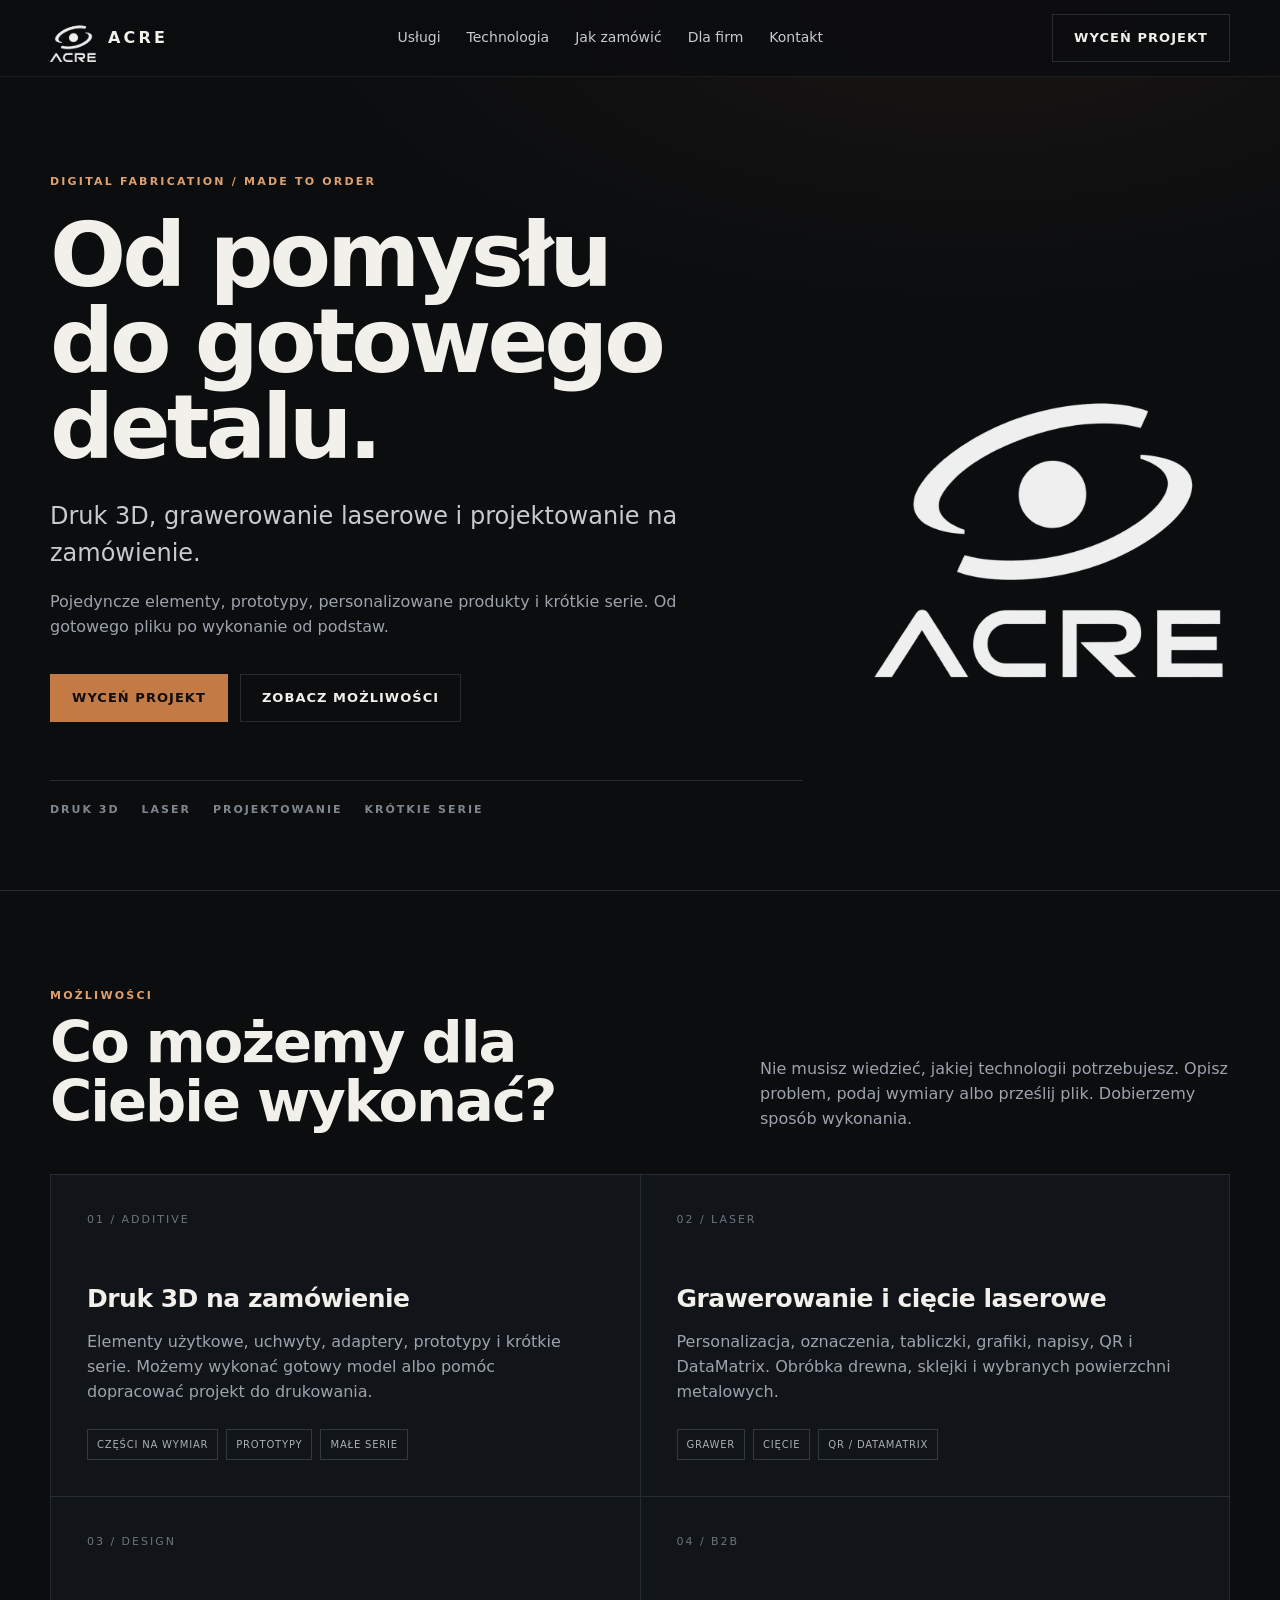
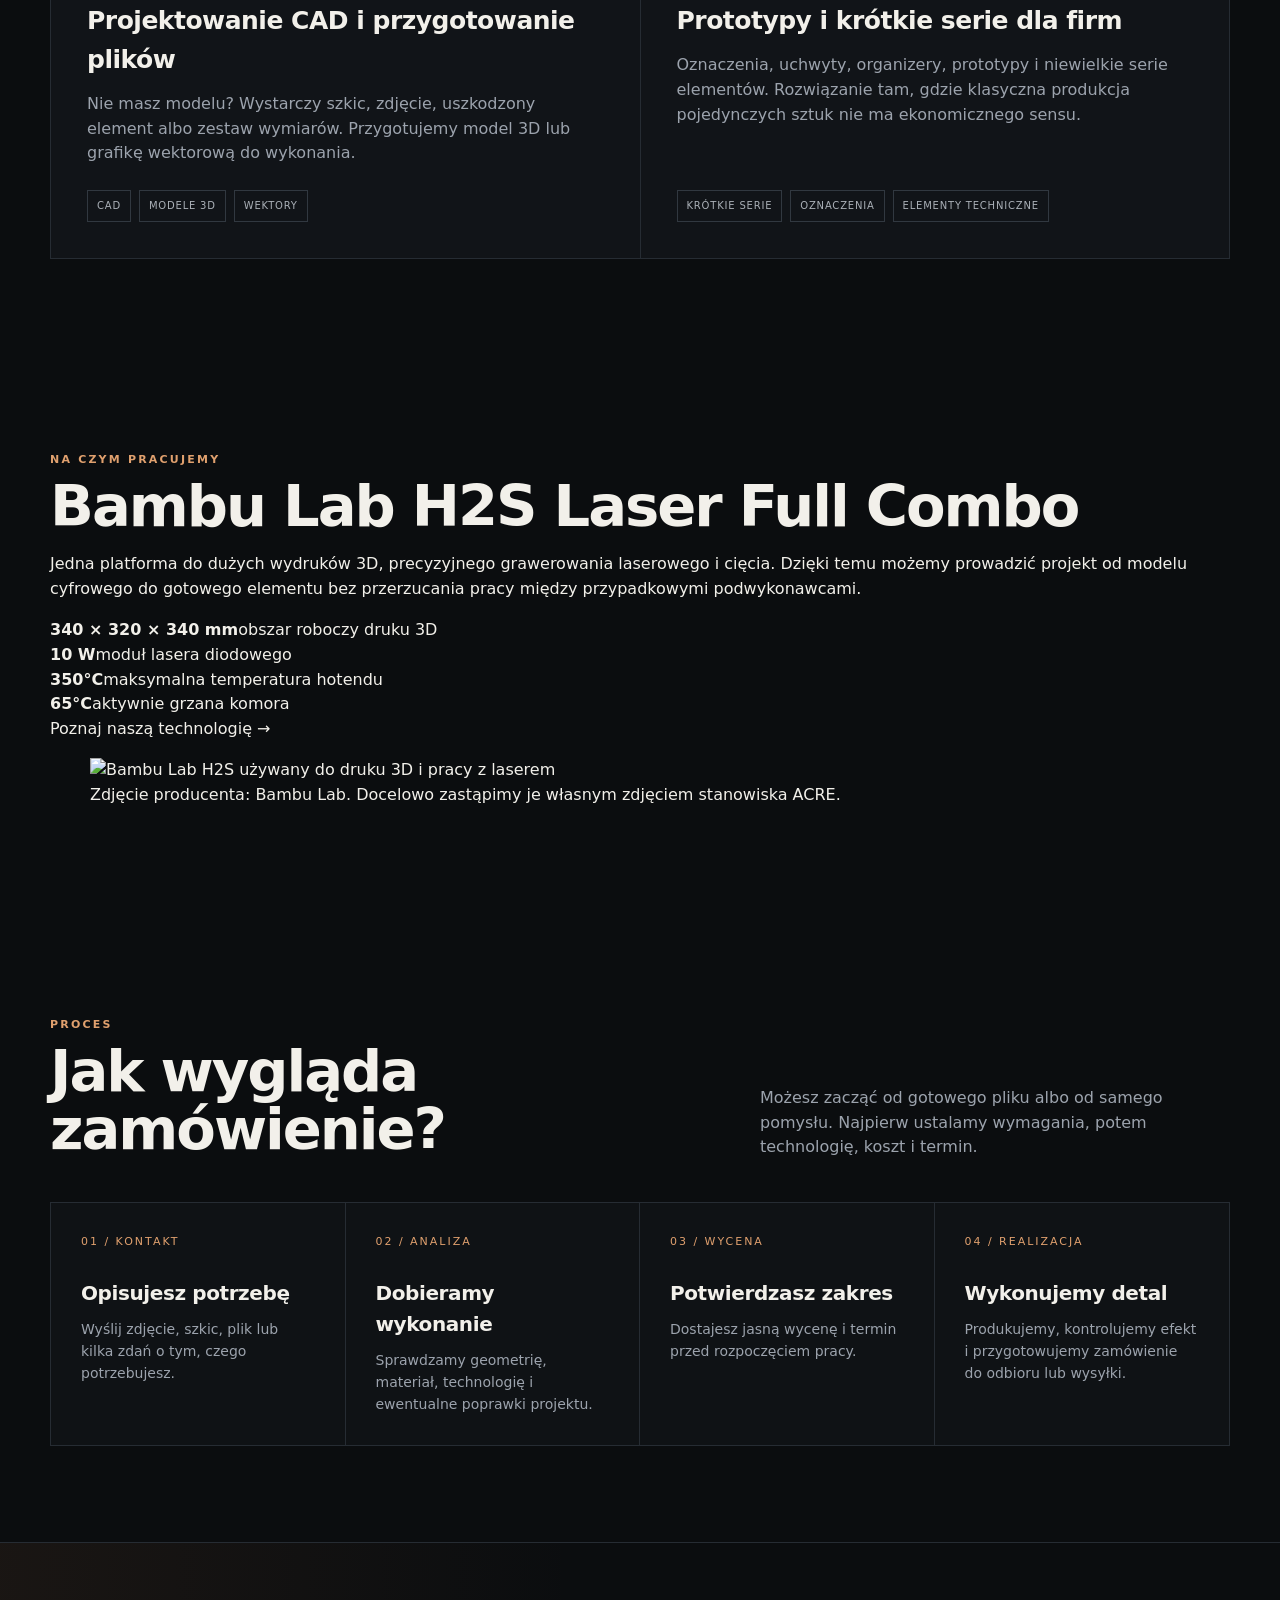
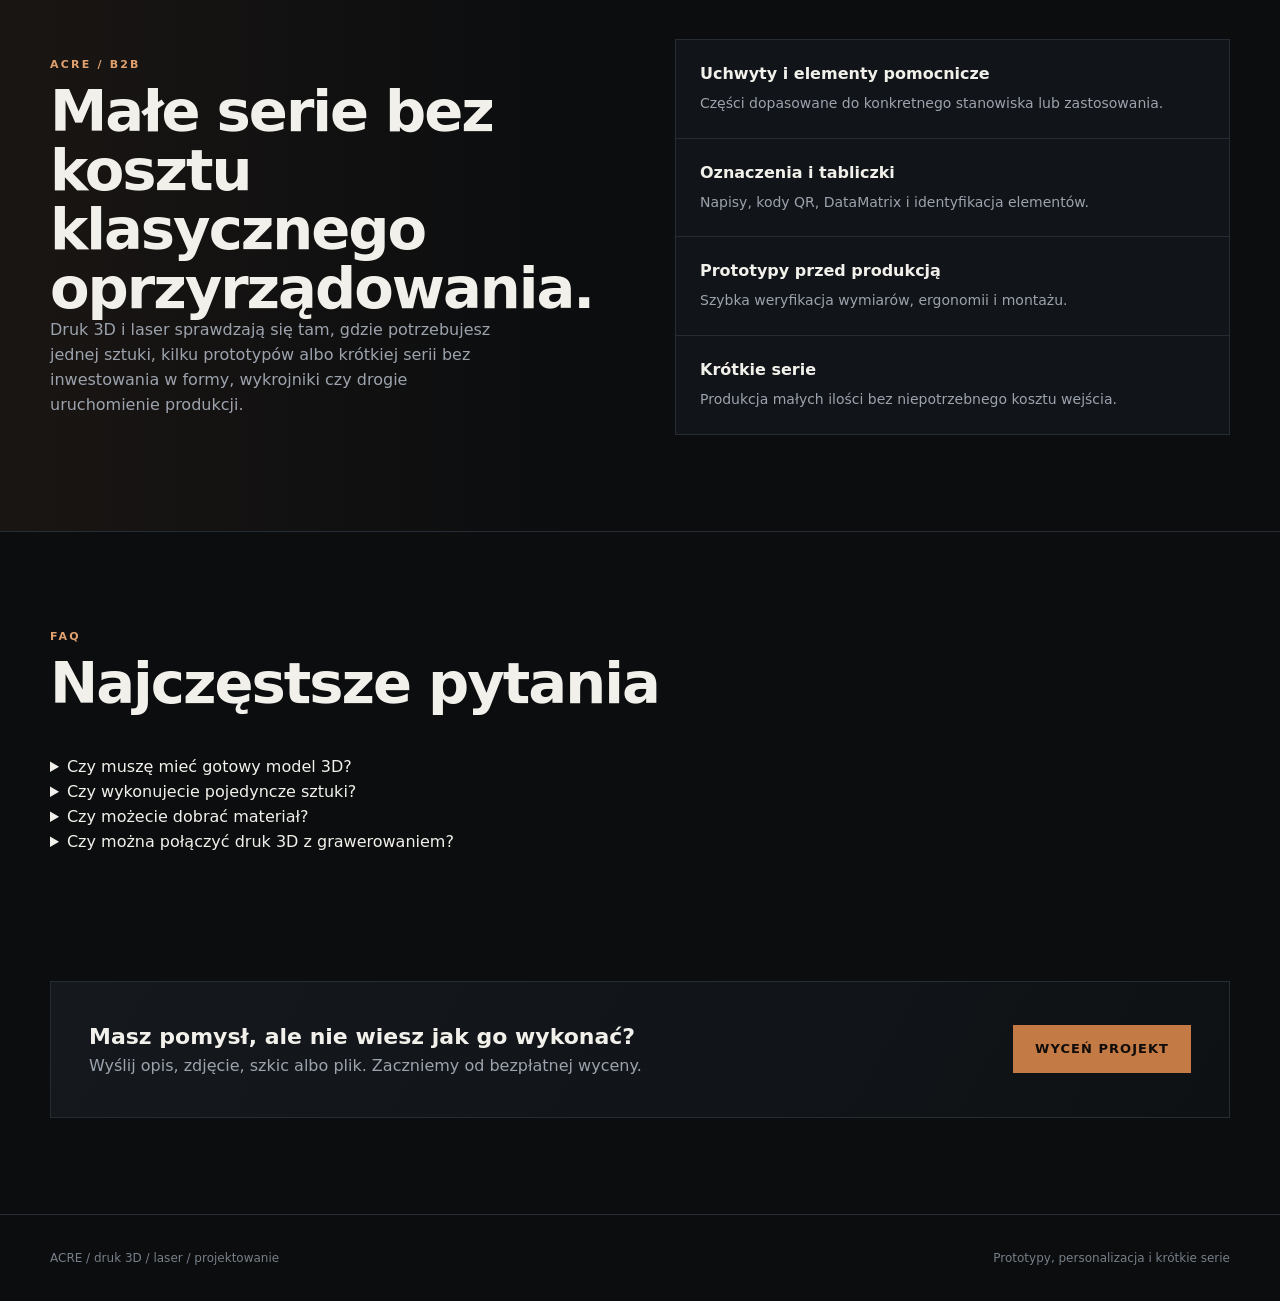
==== index.html @ eb126bd8 "Build ACRE homepage v2 with technology and SEO sections" ====
<!doctype html>
<html lang="pl">
<head>
  <meta charset="utf-8">
  <meta name="viewport" content="width=device-width, initial-scale=1">
  <title>ACRE | druk 3D, grawerowanie laserowe i projektowanie</title>
  <meta name="description" content="ACRE wykonuje druk 3D na zamówienie, grawerowanie i cięcie laserowe, projektowanie CAD oraz krótkie serie. Od pomysłu i szkicu do gotowego detalu.">
  <meta name="robots" content="index,follow,max-image-preview:large">
  <meta name="theme-color" content="#0b0d0f">
  <meta property="og:type" content="website">
  <meta property="og:title" content="ACRE | druk 3D, laser i projektowanie">
  <meta property="og:description" content="Druk 3D, grawerowanie laserowe, projektowanie CAD i krótkie serie na zamówienie.">
  <meta property="og:image" content="assets/acre-logo.png">
  <link rel="icon" type="image/png" href="assets/acre-logo.png">
  <link rel="apple-touch-icon" href="assets/acre-logo.png">
  <link rel="stylesheet" href="assets/styles.css?v=2">
  <script type="application/ld+json">
  {
    "@context":"https://schema.org",
    "@type":"ProfessionalService",
    "name":"ACRE",
    "description":"Druk 3D na zamówienie, grawerowanie i cięcie laserowe, projektowanie CAD oraz krótkie serie.",
    "areaServed":"Polska",
    "knowsAbout":["druk 3D","grawerowanie laserowe","cięcie laserowe","projektowanie CAD","prototypowanie","krótkie serie"]
  }
  </script>
</head>
<body>
<header class="site-header">
  <div class="wrap">
    <nav aria-label="Główna nawigacja">
      <a class="brand" href="index.html" aria-label="ACRE strona główna">
        <span class="logo-frame"><img src="assets/acre-logo.png" alt="" width="1254" height="1254"></span>
        <span>ACRE</span>
      </a>
      <div class="navlinks">
        <a href="#uslugi">Usługi</a>
        <a href="technologia.html">Technologia</a>
        <a href="#proces">Jak zamówić</a>
        <a href="#firmy">Dla firm</a>
        <a href="#kontakt">Kontakt</a>
      </div>
      <div class="nav-actions">
        <a class="btn ghost desktop-cta" href="#wycena">Wyceń projekt</a>
        <button class="menu-toggle" type="button" aria-label="Otwórz menu" aria-expanded="false"><span></span><span></span></button>
      </div>
    </nav>
  </div>
</header>

<main>
  <section class="hero">
    <div class="wrap hero-grid">
      <div class="reveal visible">
        <div class="eyebrow">Digital fabrication / made to order</div>
        <h1>Od pomysłu<br>do gotowego detalu.</h1>
        <p class="lead">Druk 3D, grawerowanie laserowe i projektowanie na zamówienie.</p>
        <p class="sublead">Pojedyncze elementy, prototypy, personalizowane produkty i krótkie serie. Od gotowego pliku po wykonanie od podstaw.</p>
        <div class="actions">
          <a class="btn primary" href="#wycena">Wyceń projekt</a>
          <a class="btn ghost" href="#uslugi">Zobacz możliwości</a>
        </div>
        <div class="techline">
          <span>DRUK 3D</span><span>LASER</span><span>PROJEKTOWANIE</span><span>KRÓTKIE SERIE</span>
        </div>
      </div>
      <div class="hero-logo logo-frame reveal visible">
        <img src="assets/acre-logo.png" alt="Logo ACRE" width="1254" height="1254">
      </div>
    </div>
  </section>

  <section id="uslugi">
    <div class="wrap">
      <div class="section-head reveal">
        <div>
          <div class="kicker">Możliwości</div>
          <h2>Co możemy dla Ciebie wykonać?</h2>
        </div>
        <p class="section-copy">Nie musisz wiedzieć, jakiej technologii potrzebujesz. Opisz problem, podaj wymiary albo prześlij plik. Dobierzemy sposób wykonania.</p>
      </div>
      <div class="cards reveal">
        <article class="card">
          <div class="num">01 / ADDITIVE</div>
          <h3>Druk 3D na zamówienie</h3>
          <p>Elementy użytkowe, uchwyty, adaptery, prototypy i krótkie serie. Możemy wykonać gotowy model albo pomóc dopracować projekt do drukowania.</p>
          <div class="chips"><span class="chip">części na wymiar</span><span class="chip">prototypy</span><span class="chip">małe serie</span></div>
        </article>
        <article class="card">
          <div class="num">02 / LASER</div>
          <h3>Grawerowanie i cięcie laserowe</h3>
          <p>Personalizacja, oznaczenia, tabliczki, grafiki, napisy, QR i DataMatrix. Obróbka drewna, sklejki i wybranych powierzchni metalowych.</p>
          <div class="chips"><span class="chip">grawer</span><span class="chip">cięcie</span><span class="chip">qr / datamatrix</span></div>
        </article>
        <article class="card">
          <div class="num">03 / DESIGN</div>
          <h3>Projektowanie CAD i przygotowanie plików</h3>
          <p>Nie masz modelu? Wystarczy szkic, zdjęcie, uszkodzony element albo zestaw wymiarów. Przygotujemy model 3D lub grafikę wektorową do wykonania.</p>
          <div class="chips"><span class="chip">cad</span><span class="chip">modele 3d</span><span class="chip">wektory</span></div>
        </article>
        <article class="card">
          <div class="num">04 / B2B</div>
          <h3>Prototypy i krótkie serie dla firm</h3>
          <p>Oznaczenia, uchwyty, organizery, prototypy i niewielkie serie elementów. Rozwiązanie tam, gdzie klasyczna produkcja pojedynczych sztuk nie ma ekonomicznego sensu.</p>
          <div class="chips"><span class="chip">krótkie serie</span><span class="chip">oznaczenia</span><span class="chip">elementy techniczne</span></div>
        </article>
      </div>
    </div>
  </section>

  <section class="equipment-section" id="technologia">
    <div class="wrap equipment-grid">
      <div class="equipment-copy reveal">
        <div class="kicker">Na czym pracujemy</div>
        <h2>Bambu Lab H2S Laser Full Combo</h2>
        <p class="equipment-lead">Jedna platforma do dużych wydruków 3D, precyzyjnego grawerowania laserowego i cięcia. Dzięki temu możemy prowadzić projekt od modelu cyfrowego do gotowego elementu bez przerzucania pracy między przypadkowymi podwykonawcami.</p>
        <div class="spec-grid">
          <div><strong>340 × 320 × 340 mm</strong><span>obszar roboczy druku 3D</span></div>
          <div><strong>10 W</strong><span>moduł lasera diodowego</span></div>
          <div><strong>350°C</strong><span>maksymalna temperatura hotendu</span></div>
          <div><strong>65°C</strong><span>aktywnie grzana komora</span></div>
        </div>
        <a class="text-link" href="technologia.html">Poznaj naszą technologię <span aria-hidden="true">→</span></a>
      </div>
      <figure class="equipment-media reveal">
        <img src="https://storage.ghost.io/c/8d/d9/8dd9f85b-21c3-4782-bba8-8778cd8f2f93/content/images/size/w1200/2025/08/H2S-banner_1024x667.jpg" alt="Bambu Lab H2S używany do druku 3D i pracy z laserem" loading="lazy" width="1024" height="667">
        <figcaption>Zdjęcie producenta: Bambu Lab. Docelowo zastąpimy je własnym zdjęciem stanowiska ACRE.</figcaption>
      </figure>
    </div>
  </section>

  <section id="proces">
    <div class="wrap">
      <div class="section-head reveal">
        <div><div class="kicker">Proces</div><h2>Jak wygląda zamówienie?</h2></div>
        <p class="section-copy">Możesz zacząć od gotowego pliku albo od samego pomysłu. Najpierw ustalamy wymagania, potem technologię, koszt i termin.</p>
      </div>
      <div class="process-grid reveal">
        <article class="step"><div class="step-no">01 / KONTAKT</div><h3>Opisujesz potrzebę</h3><p>Wyślij zdjęcie, szkic, plik lub kilka zdań o tym, czego potrzebujesz.</p></article>
        <article class="step"><div class="step-no">02 / ANALIZA</div><h3>Dobieramy wykonanie</h3><p>Sprawdzamy geometrię, materiał, technologię i ewentualne poprawki projektu.</p></article>
        <article class="step"><div class="step-no">03 / WYCENA</div><h3>Potwierdzasz zakres</h3><p>Dostajesz jasną wycenę i termin przed rozpoczęciem pracy.</p></article>
        <article class="step"><div class="step-no">04 / REALIZACJA</div><h3>Wykonujemy detal</h3><p>Produkujemy, kontrolujemy efekt i przygotowujemy zamówienie do odbioru lub wysyłki.</p></article>
      </div>
    </div>
  </section>

  <section class="b2b" id="firmy">
    <div class="wrap b2b-grid">
      <div class="reveal">
        <div class="kicker">ACRE / B2B</div>
        <h2>Małe serie bez kosztu klasycznego oprzyrządowania.</h2>
        <p class="section-copy wide">Druk 3D i laser sprawdzają się tam, gdzie potrzebujesz jednej sztuki, kilku prototypów albo krótkiej serii bez inwestowania w formy, wykrojniki czy drogie uruchomienie produkcji.</p>
      </div>
      <div class="b2b-points reveal">
        <div class="b2b-point"><strong>Uchwyty i elementy pomocnicze</strong><span>Części dopasowane do konkretnego stanowiska lub zastosowania.</span></div>
        <div class="b2b-point"><strong>Oznaczenia i tabliczki</strong><span>Napisy, kody QR, DataMatrix i identyfikacja elementów.</span></div>
        <div class="b2b-point"><strong>Prototypy przed produkcją</strong><span>Szybka weryfikacja wymiarów, ergonomii i montażu.</span></div>
        <div class="b2b-point"><strong>Krótkie serie</strong><span>Produkcja małych ilości bez niepotrzebnego kosztu wejścia.</span></div>
      </div>
    </div>
  </section>

  <section class="faq" aria-labelledby="faq-title">
    <div class="wrap">
      <div class="section-head reveal"><div><div class="kicker">FAQ</div><h2 id="faq-title">Najczęstsze pytania</h2></div></div>
      <div class="faq-grid reveal">
        <details><summary>Czy muszę mieć gotowy model 3D?</summary><p>Nie. Możesz przesłać gotowy plik, ale możemy też zacząć od szkicu, zdjęcia, wymiarów lub istniejącego elementu.</p></details>
        <details><summary>Czy wykonujecie pojedyncze sztuki?</summary><p>Tak. Realizujemy pojedyncze elementy, prototypy oraz krótkie serie.</p></details>
        <details><summary>Czy możecie dobrać materiał?</summary><p>Tak. Materiał dobieramy do sposobu użycia, wymaganej wytrzymałości, temperatury pracy, wyglądu i budżetu.</p></details>
        <details><summary>Czy można połączyć druk 3D z grawerowaniem?</summary><p>Tak. W zależności od projektu możemy łączyć kilka metod wykonania i przygotować kompletny detal lub zestaw.</p></details>
      </div>
    </div>
  </section>

  <section class="cta" id="wycena">
    <div class="wrap">
      <div class="note reveal">
        <div><strong>Masz pomysł, ale nie wiesz jak go wykonać?</strong><br><span>Wyślij opis, zdjęcie, szkic albo plik. Zaczniemy od bezpłatnej wyceny.</span></div>
        <a class="btn primary" href="mailto:kontakt@acre.pl">Wyceń projekt</a>
      </div>
    </div>
  </section>
</main>

<footer id="kontakt">
  <div class="wrap footer-grid"><span>ACRE / druk 3D / laser / projektowanie</span><span>Prototypy, personalizacja i krótkie serie</span></div>
</footer>
<script src="assets/app.js?v=2" defer></script>
</body>
</html>
---- assets/styles.css ----
:root{--bg:#0b0d0f;--panel:#111418;--panel2:#15191e;--text:#f2f0ea;--muted:#9ca3ad;--line:#262c33;--accent:#c47a45;--accent2:#e0a06e;--max:1180px}*{box-sizing:border-box}html{scroll-behavior:smooth}body{margin:0;background:radial-gradient(1100px 500px at 76% 0%,rgba(196,122,69,.08),transparent 60%),var(--bg);color:var(--text);font-family:Inter,ui-sans-serif,system-ui,-apple-system,BlinkMacSystemFont,"Segoe UI",sans-serif;line-height:1.55}body.menu-open{overflow:hidden}a{color:inherit;text-decoration:none}button{font:inherit}.wrap{width:min(calc(100% - 40px),var(--max));margin:auto}.site-header{position:sticky;top:0;z-index:20;border-bottom:1px solid rgba(255,255,255,.07);background:rgba(11,13,15,.82);backdrop-filter:blur(16px)}nav{height:76px;display:flex;align-items:center;justify-content:space-between;gap:28px}.brand{display:flex;align-items:center;gap:12px;font-weight:750;letter-spacing:.20em}.logo-frame{position:relative;display:block;overflow:hidden;aspect-ratio:921/962;flex-shrink:0}.logo-frame img{position:absolute;width:136.1564%;max-width:none;height:auto;left:-16.9381%;top:-5.5094%;filter:brightness(0) invert(1);opacity:.94}.brand .logo-frame{width:46px}.navlinks{display:flex;gap:26px;color:#c6cbd1;font-size:14px}.navlinks a:hover{color:#fff}.nav-actions{display:flex;align-items:center;gap:12px}.menu-toggle{display:none;width:44px;height:44px;border:1px solid var(--line);background:transparent;color:var(--text);cursor:pointer}.menu-toggle span{display:block;width:18px;height:1px;background:currentColor;margin:5px auto}.btn{display:inline-flex;align-items:center;justify-content:center;min-height:48px;padding:0 21px;border:1px solid var(--line);font-size:13px;font-weight:700;letter-spacing:.08em;text-transform:uppercase;transition:.2s ease}.btn.primary{background:var(--accent);border-color:var(--accent);color:#100c09}.btn.primary:hover{background:var(--accent2);transform:translateY(-1px)}.btn.ghost:hover{border-color:#6b737c;background:rgba(255,255,255,.03)}.hero{min-height:760px;display:grid;align-items:center;padding:96px 0 72px;border-bottom:1px solid var(--line)}.hero-grid{display:grid;grid-template-columns:1.35fr .65fr;gap:64px;align-items:center}.eyebrow,.kicker{color:var(--accent2);font-size:11px;font-weight:800;letter-spacing:.2em;text-transform:uppercase}.eyebrow{margin-bottom:22px}h1{font-size:clamp(48px,7vw,92px);line-height:.96;letter-spacing:-.045em;margin:0 0 28px;max-width:850px;font-weight:780}h2{font-size:clamp(34px,4.5vw,58px);letter-spacing:-.035em;line-height:1.02;margin:10px 0 0}h3{letter-spacing:-.02em}.lead{font-size:clamp(18px,2vw,24px);color:#c7cbd0;max-width:760px;margin:0 0 18px}.sublead{color:var(--muted);max-width:710px;margin:0 0 34px}.actions{display:flex;gap:12px;flex-wrap:wrap}.techline{margin-top:58px;padding-top:20px;border-top:1px solid var(--line);display:flex;gap:22px;flex-wrap:wrap;color:#7e8790;font-size:11px;font-weight:700;letter-spacing:.18em}.hero-logo{width:100%;max-width:350px;justify-self:center}section{padding:96px 0}.section-head{display:flex;justify-content:space-between;gap:40px;align-items:end;margin-bottom:42px}.section-copy{max-width:470px;color:var(--muted);margin:0}.cards{display:grid;grid-template-columns:repeat(2,1fr);gap:1px;background:var(--line);border:1px solid var(--line)}.card{background:var(--panel);padding:36px;min-height:280px;display:flex;flex-direction:column}.num{color:#6d747d;font-size:11px;letter-spacing:.18em;margin-bottom:52px}.card h3{font-size:25px;margin:0 0 12px}.card p{color:var(--muted);max-width:500px;margin:0 0 24px}.chips{display:flex;gap:8px;flex-wrap:wrap;margin-top:auto}.chip{border:1px solid #313840;color:#aab0b7;padding:7px 9px;font-size:10px;letter-spacing:.08em;text-transform:uppercase}.process-grid{display:grid;grid-template-columns:repeat(4,1fr);border:1px solid var(--line)}.step{padding:30px;border-right:1px solid var(--line);background:#0f1215}.step:last-child{border-right:0}.step .step-no{font-size:11px;color:var(--accent2);letter-spacing:.18em;margin-bottom:28px}.step h3{margin:0 0 10px;font-size:20px}.step p{margin:0;color:var(--muted);font-size:14px}.capabilities{display:grid;grid-template-columns:1fr 1fr;gap:24px}.cap-panel{border:1px solid var(--line);background:linear-gradient(140deg,var(--panel2),#0d1013);padding:34px}.cap-panel h3{font-size:24px;margin:0 0 18px}.cap-list{display:grid;grid-template-columns:1fr 1fr;gap:10px 18px;color:#b8bec5}.cap-list span{padding:10px 0;border-bottom:1px solid #232930}.b2b{border-top:1px solid var(--line);border-bottom:1px solid var(--line);background:linear-gradient(90deg,rgba(196,122,69,.08),transparent 45%)}.b2b-grid{display:grid;grid-template-columns:1fr 1fr;gap:70px;align-items:center}.b2b-points{display:grid;gap:1px;background:var(--line);border:1px solid var(--line)}.b2b-point{background:var(--panel);padding:22px 24px}.b2b-point strong{display:block;margin-bottom:4px}.b2b-point span{color:var(--muted);font-size:14px}.cta{padding-top:30px}.note{border:1px solid var(--line);background:linear-gradient(120deg,var(--panel2),#0e1114);padding:38px;display:flex;align-items:center;justify-content:space-between;gap:30px}.note strong{font-size:22px}.note span{color:var(--muted)}footer{border-top:1px solid var(--line);padding:34px 0;color:#777f88;font-size:12px}.footer-grid{display:flex;justify-content:space-between;gap:24px;flex-wrap:wrap}.reveal{opacity:0;transform:translateY(14px);transition:opacity .55s ease,transform .55s ease}.reveal.visible{opacity:1;transform:none}@media(max-width:900px){.navlinks{display:none}.menu-toggle{display:block}.desktop-cta{display:none}.navlinks.open{position:fixed;display:flex;flex-direction:column;top:76px;left:0;right:0;padding:26px 20px 34px;background:rgba(11,13,15,.98);border-bottom:1px solid var(--line);font-size:18px}.hero{min-height:auto}.hero-grid{grid-template-columns:1fr}.hero-logo{display:none}.cards,.capabilities,.b2b-grid{grid-template-columns:1fr}.process-grid{grid-template-columns:1fr 1fr}.step:nth-child(2){border-right:0}.step:nth-child(-n+2){border-bottom:1px solid var(--line)}.section-head{display:block}.section-copy{margin-top:20px}}@media(max-width:560px){.wrap{width:min(calc(100% - 28px),var(--max))}nav{height:68px}.brand .logo-frame{width:38px}.hero{padding:72px 0 56px}section{padding:72px 0}.process-grid{grid-template-columns:1fr}.step{border-right:0;border-bottom:1px solid var(--line)!important}.step:last-child{border-bottom:0!important}.card,.cap-panel{padding:26px}.num{margin-bottom:36px}.note{align-items:flex-start;flex-direction:column;padding:28px}.cap-list{grid-template-columns:1fr}}
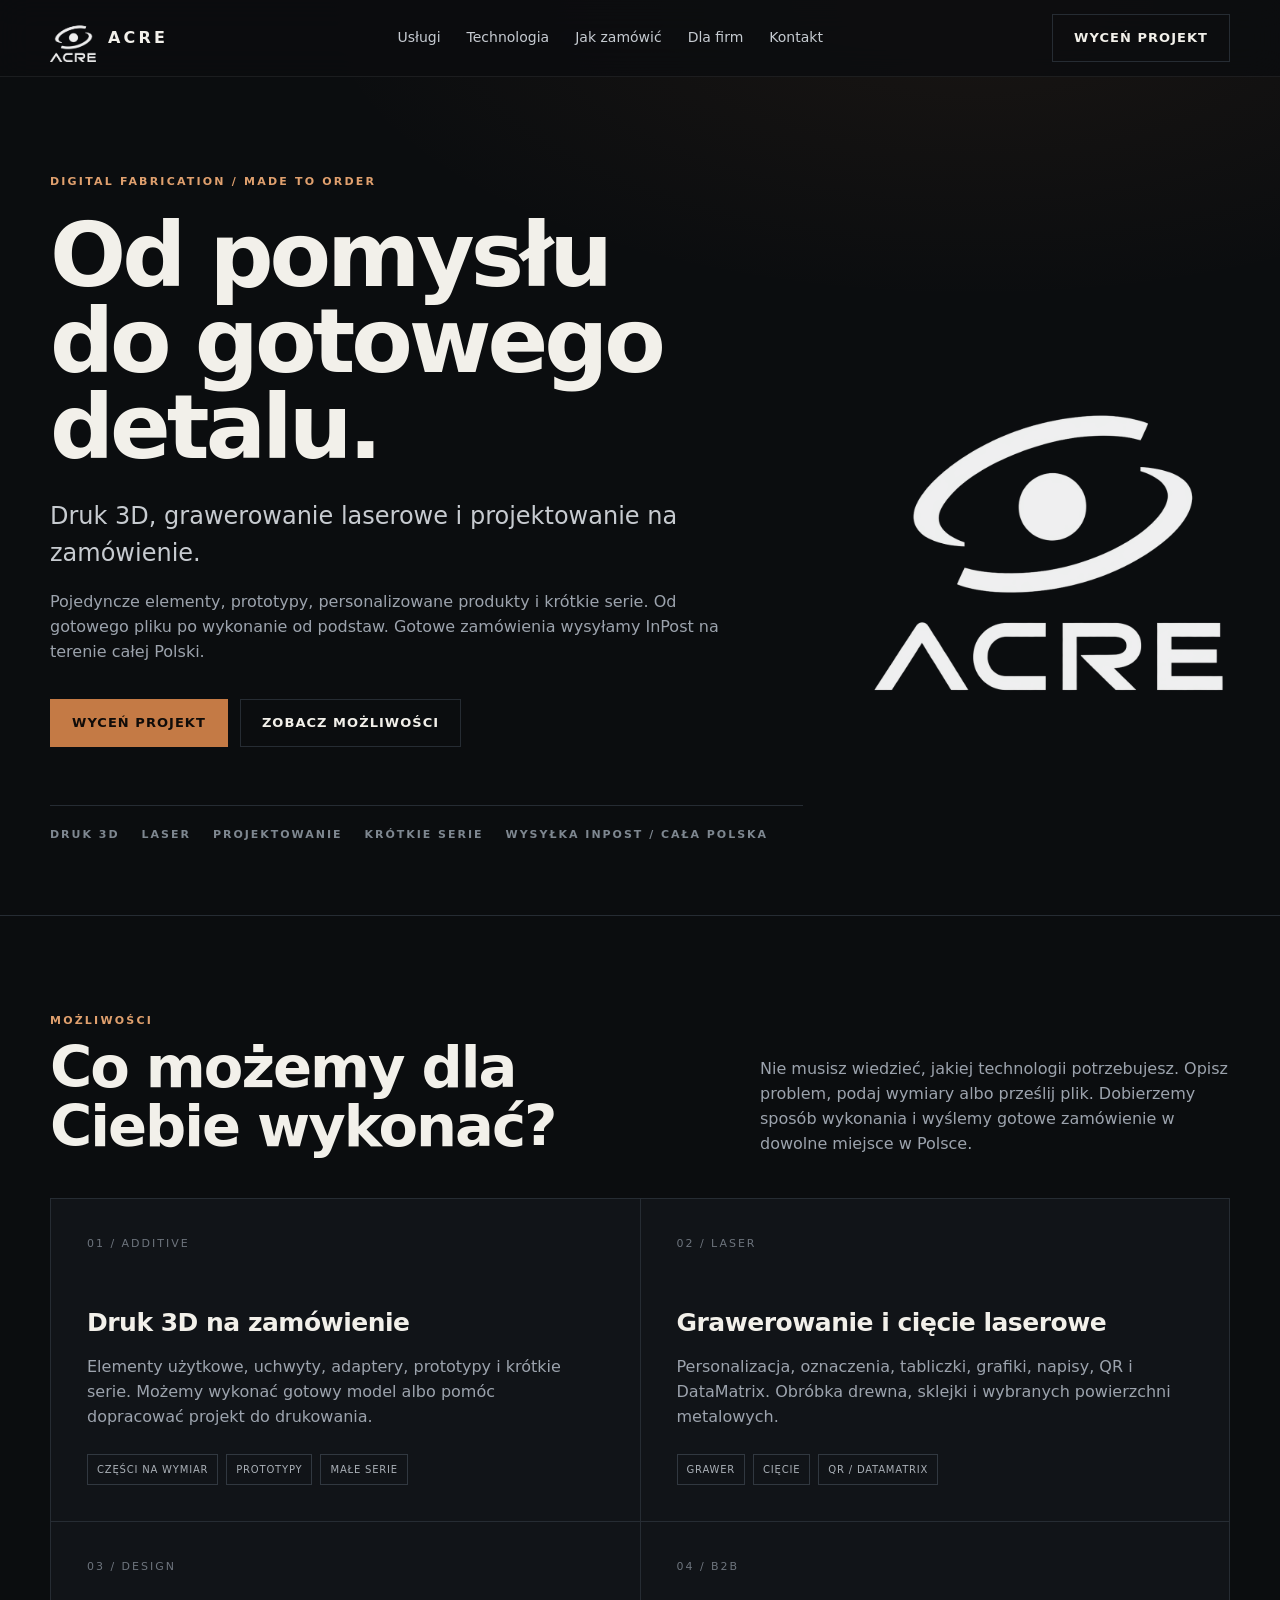
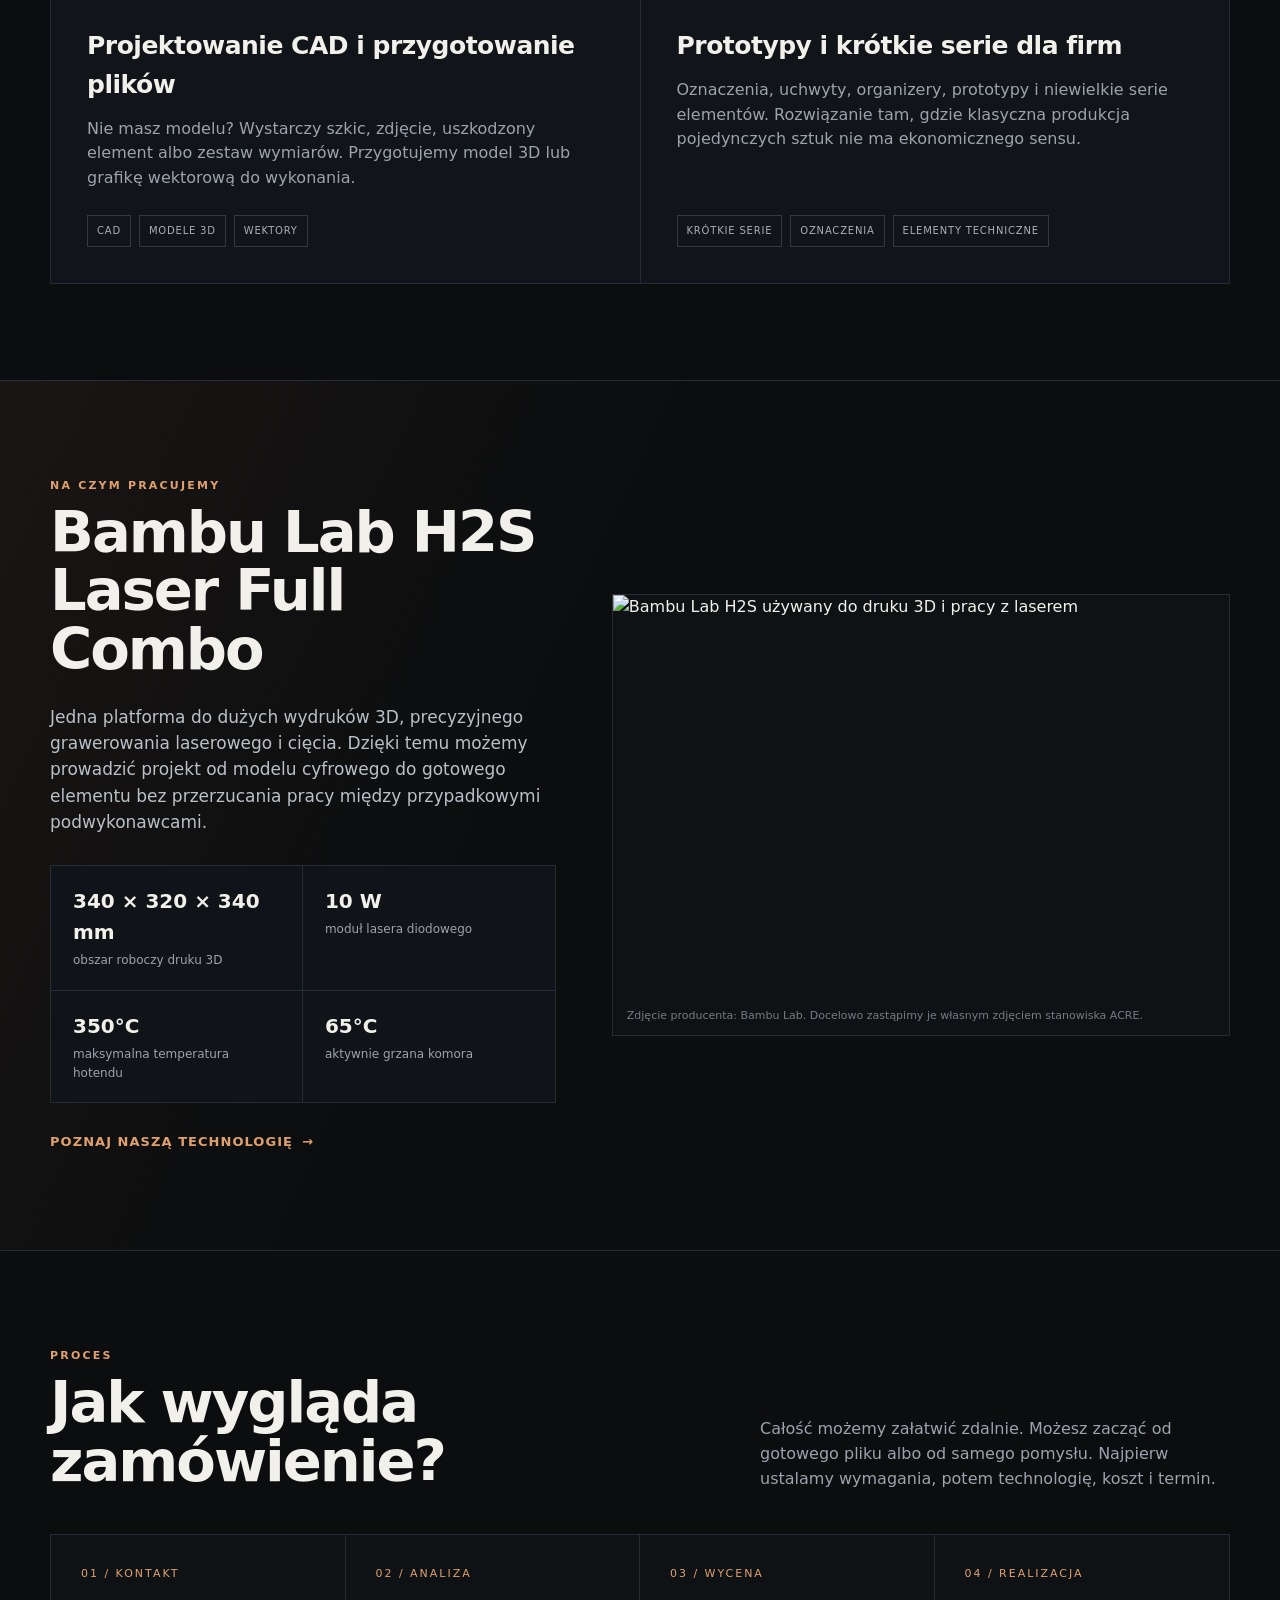
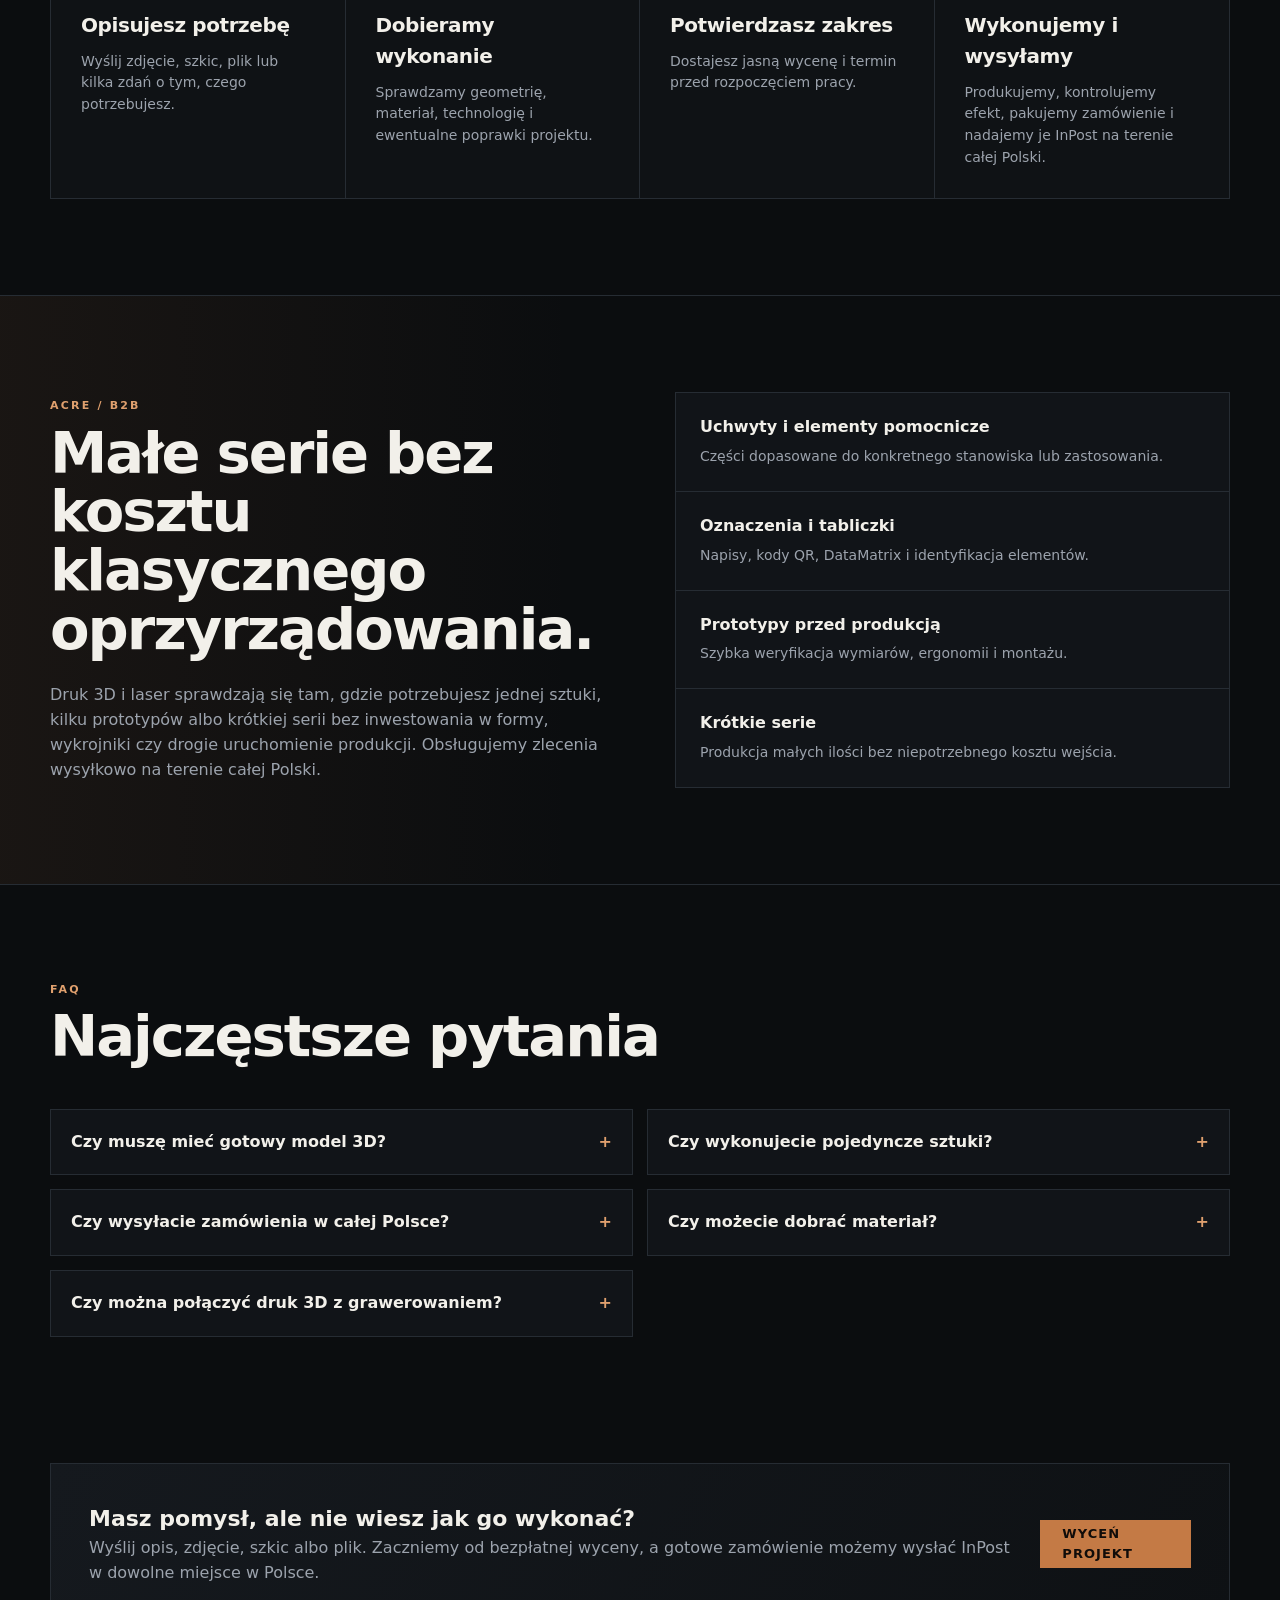
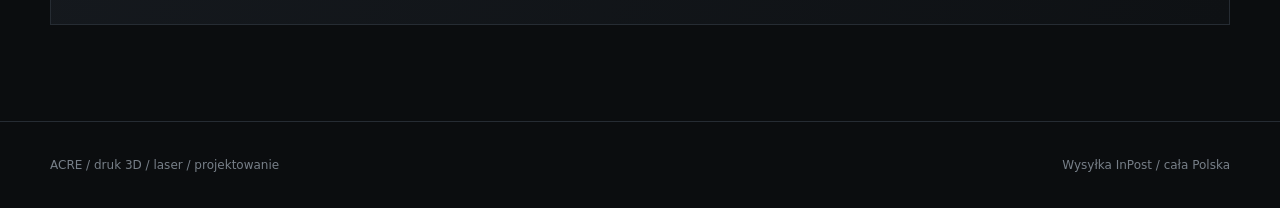
==== commit 9cc25778: "Add nationwide InPost shipping and SEO copy" ====
--- a/index.html
+++ b/index.html
@@ -3,13 +3,13 @@
 <head>
   <meta charset="utf-8">
   <meta name="viewport" content="width=device-width, initial-scale=1">
-  <title>ACRE | druk 3D, grawerowanie laserowe i projektowanie</title>
-  <meta name="description" content="ACRE wykonuje druk 3D na zamówienie, grawerowanie i cięcie laserowe, projektowanie CAD oraz krótkie serie. Od pomysłu i szkicu do gotowego detalu.">
+  <title>ACRE | druk 3D i grawerowanie laserowe na zamówienie</title>
+  <meta name="description" content="Druk 3D na zamówienie, grawerowanie i cięcie laserowe, projektowanie CAD oraz krótkie serie. Realizacja z wysyłką InPost na terenie całej Polski.">
   <meta name="robots" content="index,follow,max-image-preview:large">
   <meta name="theme-color" content="#0b0d0f">
   <meta property="og:type" content="website">
-  <meta property="og:title" content="ACRE | druk 3D, laser i projektowanie">
-  <meta property="og:description" content="Druk 3D, grawerowanie laserowe, projektowanie CAD i krótkie serie na zamówienie.">
+  <meta property="og:title" content="ACRE | druk 3D, laser i projektowanie na zamówienie">
+  <meta property="og:description" content="Druk 3D, grawerowanie laserowe, projektowanie CAD i krótkie serie z wysyłką InPost w całej Polsce.">
   <meta property="og:image" content="assets/acre-logo.png">
   <link rel="icon" type="image/png" href="assets/acre-logo.png">
   <link rel="apple-touch-icon" href="assets/acre-logo.png">
@@ -19,8 +19,8 @@
     "@context":"https://schema.org",
     "@type":"ProfessionalService",
     "name":"ACRE",
-    "description":"Druk 3D na zamówienie, grawerowanie i cięcie laserowe, projektowanie CAD oraz krótkie serie.",
-    "areaServed":"Polska",
+    "description":"Druk 3D na zamówienie, grawerowanie i cięcie laserowe, projektowanie CAD oraz krótkie serie z wysyłką na terenie całej Polski.",
+    "areaServed":{"@type":"Country","name":"Polska"},
     "knowsAbout":["druk 3D","grawerowanie laserowe","cięcie laserowe","projektowanie CAD","prototypowanie","krótkie serie"]
   }
   </script>
@@ -55,13 +55,13 @@
         <div class="eyebrow">Digital fabrication / made to order</div>
         <h1>Od pomysłu<br>do gotowego detalu.</h1>
         <p class="lead">Druk 3D, grawerowanie laserowe i projektowanie na zamówienie.</p>
-        <p class="sublead">Pojedyncze elementy, prototypy, personalizowane produkty i krótkie serie. Od gotowego pliku po wykonanie od podstaw.</p>
+        <p class="sublead">Pojedyncze elementy, prototypy, personalizowane produkty i krótkie serie. Od gotowego pliku po wykonanie od podstaw. Gotowe zamówienia wysyłamy InPost na terenie całej Polski.</p>
         <div class="actions">
           <a class="btn primary" href="#wycena">Wyceń projekt</a>
           <a class="btn ghost" href="#uslugi">Zobacz możliwości</a>
         </div>
         <div class="techline">
-          <span>DRUK 3D</span><span>LASER</span><span>PROJEKTOWANIE</span><span>KRÓTKIE SERIE</span>
+          <span>DRUK 3D</span><span>LASER</span><span>PROJEKTOWANIE</span><span>KRÓTKIE SERIE</span><span>WYSYŁKA INPOST / CAŁA POLSKA</span>
         </div>
       </div>
       <div class="hero-logo logo-frame reveal visible">
@@ -77,7 +77,7 @@
           <div class="kicker">Możliwości</div>
           <h2>Co możemy dla Ciebie wykonać?</h2>
         </div>
-        <p class="section-copy">Nie musisz wiedzieć, jakiej technologii potrzebujesz. Opisz problem, podaj wymiary albo prześlij plik. Dobierzemy sposób wykonania.</p>
+        <p class="section-copy">Nie musisz wiedzieć, jakiej technologii potrzebujesz. Opisz problem, podaj wymiary albo prześlij plik. Dobierzemy sposób wykonania i wyślemy gotowe zamówienie w dowolne miejsce w Polsce.</p>
       </div>
       <div class="cards reveal">
         <article class="card">
@@ -133,13 +133,13 @@
     <div class="wrap">
       <div class="section-head reveal">
         <div><div class="kicker">Proces</div><h2>Jak wygląda zamówienie?</h2></div>
-        <p class="section-copy">Możesz zacząć od gotowego pliku albo od samego pomysłu. Najpierw ustalamy wymagania, potem technologię, koszt i termin.</p>
+        <p class="section-copy">Całość możemy załatwić zdalnie. Możesz zacząć od gotowego pliku albo od samego pomysłu. Najpierw ustalamy wymagania, potem technologię, koszt i termin.</p>
       </div>
       <div class="process-grid reveal">
         <article class="step"><div class="step-no">01 / KONTAKT</div><h3>Opisujesz potrzebę</h3><p>Wyślij zdjęcie, szkic, plik lub kilka zdań o tym, czego potrzebujesz.</p></article>
         <article class="step"><div class="step-no">02 / ANALIZA</div><h3>Dobieramy wykonanie</h3><p>Sprawdzamy geometrię, materiał, technologię i ewentualne poprawki projektu.</p></article>
         <article class="step"><div class="step-no">03 / WYCENA</div><h3>Potwierdzasz zakres</h3><p>Dostajesz jasną wycenę i termin przed rozpoczęciem pracy.</p></article>
-        <article class="step"><div class="step-no">04 / REALIZACJA</div><h3>Wykonujemy detal</h3><p>Produkujemy, kontrolujemy efekt i przygotowujemy zamówienie do odbioru lub wysyłki.</p></article>
+        <article class="step"><div class="step-no">04 / REALIZACJA</div><h3>Wykonujemy i wysyłamy</h3><p>Produkujemy, kontrolujemy efekt, pakujemy zamówienie i nadajemy je InPost na terenie całej Polski.</p></article>
       </div>
     </div>
   </section>
@@ -149,7 +149,7 @@
       <div class="reveal">
         <div class="kicker">ACRE / B2B</div>
         <h2>Małe serie bez kosztu klasycznego oprzyrządowania.</h2>
-        <p class="section-copy wide">Druk 3D i laser sprawdzają się tam, gdzie potrzebujesz jednej sztuki, kilku prototypów albo krótkiej serii bez inwestowania w formy, wykrojniki czy drogie uruchomienie produkcji.</p>
+        <p class="section-copy wide">Druk 3D i laser sprawdzają się tam, gdzie potrzebujesz jednej sztuki, kilku prototypów albo krótkiej serii bez inwestowania w formy, wykrojniki czy drogie uruchomienie produkcji. Obsługujemy zlecenia wysyłkowo na terenie całej Polski.</p>
       </div>
       <div class="b2b-points reveal">
         <div class="b2b-point"><strong>Uchwyty i elementy pomocnicze</strong><span>Części dopasowane do konkretnego stanowiska lub zastosowania.</span></div>
@@ -166,6 +166,7 @@
       <div class="faq-grid reveal">
         <details><summary>Czy muszę mieć gotowy model 3D?</summary><p>Nie. Możesz przesłać gotowy plik, ale możemy też zacząć od szkicu, zdjęcia, wymiarów lub istniejącego elementu.</p></details>
         <details><summary>Czy wykonujecie pojedyncze sztuki?</summary><p>Tak. Realizujemy pojedyncze elementy, prototypy oraz krótkie serie.</p></details>
+        <details><summary>Czy wysyłacie zamówienia w całej Polsce?</summary><p>Tak. Zlecenie możemy ustalić całkowicie zdalnie, a gotowe elementy wysyłamy InPost na terenie całej Polski.</p></details>
         <details><summary>Czy możecie dobrać materiał?</summary><p>Tak. Materiał dobieramy do sposobu użycia, wymaganej wytrzymałości, temperatury pracy, wyglądu i budżetu.</p></details>
         <details><summary>Czy można połączyć druk 3D z grawerowaniem?</summary><p>Tak. W zależności od projektu możemy łączyć kilka metod wykonania i przygotować kompletny detal lub zestaw.</p></details>
       </div>
@@ -175,7 +176,7 @@
   <section class="cta" id="wycena">
     <div class="wrap">
       <div class="note reveal">
-        <div><strong>Masz pomysł, ale nie wiesz jak go wykonać?</strong><br><span>Wyślij opis, zdjęcie, szkic albo plik. Zaczniemy od bezpłatnej wyceny.</span></div>
+        <div><strong>Masz pomysł, ale nie wiesz jak go wykonać?</strong><br><span>Wyślij opis, zdjęcie, szkic albo plik. Zaczniemy od bezpłatnej wyceny, a gotowe zamówienie możemy wysłać InPost w dowolne miejsce w Polsce.</span></div>
         <a class="btn primary" href="mailto:kontakt@acre.pl">Wyceń projekt</a>
       </div>
     </div>
@@ -183,7 +184,7 @@
 </main>
 
 <footer id="kontakt">
-  <div class="wrap footer-grid"><span>ACRE / druk 3D / laser / projektowanie</span><span>Prototypy, personalizacja i krótkie serie</span></div>
+  <div class="wrap footer-grid"><span>ACRE / druk 3D / laser / projektowanie</span><span>Wysyłka InPost / cała Polska</span></div>
 </footer>
 <script src="assets/app.js?v=2" defer></script>
 </body>
--- a/assets/styles.css
+++ b/assets/styles.css
@@ -1 +1 @@
-:root{--bg:#0b0d0f;--panel:#111418;--panel2:#15191e;--text:#f2f0ea;--muted:#9ca3ad;--line:#262c33;--accent:#c47a45;--accent2:#e0a06e;--max:1180px}*{box-sizing:border-box}html{scroll-behavior:smooth}body{margin:0;background:radial-gradient(1100px 500px at 76% 0%,rgba(196,122,69,.08),transparent 60%),var(--bg);color:var(--text);font-family:Inter,ui-sans-serif,system-ui,-apple-system,BlinkMacSystemFont,"Segoe UI",sans-serif;line-height:1.55}body.menu-open{overflow:hidden}a{color:inherit;text-decoration:none}button{font:inherit}.wrap{width:min(calc(100% - 40px),var(--max));margin:auto}.site-header{position:sticky;top:0;z-index:20;border-bottom:1px solid rgba(255,255,255,.07);background:rgba(11,13,15,.82);backdrop-filter:blur(16px)}nav{height:76px;display:flex;align-items:center;justify-content:space-between;gap:28px}.brand{display:flex;align-items:center;gap:12px;font-weight:750;letter-spacing:.20em}.logo-frame{position:relative;display:block;overflow:hidden;aspect-ratio:921/962;flex-shrink:0}.logo-frame img{position:absolute;width:136.1564%;max-width:none;height:auto;left:-16.9381%;top:-5.5094%;filter:brightness(0) invert(1);opacity:.94}.brand .logo-frame{width:46px}.navlinks{display:flex;gap:26px;color:#c6cbd1;font-size:14px}.navlinks a:hover{color:#fff}.nav-actions{display:flex;align-items:center;gap:12px}.menu-toggle{display:none;width:44px;height:44px;border:1px solid var(--line);background:transparent;color:var(--text);cursor:pointer}.menu-toggle span{display:block;width:18px;height:1px;background:currentColor;margin:5px auto}.btn{display:inline-flex;align-items:center;justify-content:center;min-height:48px;padding:0 21px;border:1px solid var(--line);font-size:13px;font-weight:700;letter-spacing:.08em;text-transform:uppercase;transition:.2s ease}.btn.primary{background:var(--accent);border-color:var(--accent);color:#100c09}.btn.primary:hover{background:var(--accent2);transform:translateY(-1px)}.btn.ghost:hover{border-color:#6b737c;background:rgba(255,255,255,.03)}.hero{min-height:760px;display:grid;align-items:center;padding:96px 0 72px;border-bottom:1px solid var(--line)}.hero-grid{display:grid;grid-template-columns:1.35fr .65fr;gap:64px;align-items:center}.eyebrow,.kicker{color:var(--accent2);font-size:11px;font-weight:800;letter-spacing:.2em;text-transform:uppercase}.eyebrow{margin-bottom:22px}h1{font-size:clamp(48px,7vw,92px);line-height:.96;letter-spacing:-.045em;margin:0 0 28px;max-width:850px;font-weight:780}h2{font-size:clamp(34px,4.5vw,58px);letter-spacing:-.035em;line-height:1.02;margin:10px 0 0}h3{letter-spacing:-.02em}.lead{font-size:clamp(18px,2vw,24px);color:#c7cbd0;max-width:760px;margin:0 0 18px}.sublead{color:var(--muted);max-width:710px;margin:0 0 34px}.actions{display:flex;gap:12px;flex-wrap:wrap}.techline{margin-top:58px;padding-top:20px;border-top:1px solid var(--line);display:flex;gap:22px;flex-wrap:wrap;color:#7e8790;font-size:11px;font-weight:700;letter-spacing:.18em}.hero-logo{width:100%;max-width:350px;justify-self:center}section{padding:96px 0}.section-head{display:flex;justify-content:space-between;gap:40px;align-items:end;margin-bottom:42px}.section-copy{max-width:470px;color:var(--muted);margin:0}.cards{display:grid;grid-template-columns:repeat(2,1fr);gap:1px;background:var(--line);border:1px solid var(--line)}.card{background:var(--panel);padding:36px;min-height:280px;display:flex;flex-direction:column}.num{color:#6d747d;font-size:11px;letter-spacing:.18em;margin-bottom:52px}.card h3{font-size:25px;margin:0 0 12px}.card p{color:var(--muted);max-width:500px;margin:0 0 24px}.chips{display:flex;gap:8px;flex-wrap:wrap;margin-top:auto}.chip{border:1px solid #313840;color:#aab0b7;padding:7px 9px;font-size:10px;letter-spacing:.08em;text-transform:uppercase}.process-grid{display:grid;grid-template-columns:repeat(4,1fr);border:1px solid var(--line)}.step{padding:30px;border-right:1px solid var(--line);background:#0f1215}.step:last-child{border-right:0}.step .step-no{font-size:11px;color:var(--accent2);letter-spacing:.18em;margin-bottom:28px}.step h3{margin:0 0 10px;font-size:20px}.step p{margin:0;color:var(--muted);font-size:14px}.capabilities{display:grid;grid-template-columns:1fr 1fr;gap:24px}.cap-panel{border:1px solid var(--line);background:linear-gradient(140deg,var(--panel2),#0d1013);padding:34px}.cap-panel h3{font-size:24px;margin:0 0 18px}.cap-list{display:grid;grid-template-columns:1fr 1fr;gap:10px 18px;color:#b8bec5}.cap-list span{padding:10px 0;border-bottom:1px solid #232930}.b2b{border-top:1px solid var(--line);border-bottom:1px solid var(--line);background:linear-gradient(90deg,rgba(196,122,69,.08),transparent 45%)}.b2b-grid{display:grid;grid-template-columns:1fr 1fr;gap:70px;align-items:center}.b2b-points{display:grid;gap:1px;background:var(--line);border:1px solid var(--line)}.b2b-point{background:var(--panel);padding:22px 24px}.b2b-point strong{display:block;margin-bottom:4px}.b2b-point span{color:var(--muted);font-size:14px}.cta{padding-top:30px}.note{border:1px solid var(--line);background:linear-gradient(120deg,var(--panel2),#0e1114);padding:38px;display:flex;align-items:center;justify-content:space-between;gap:30px}.note strong{font-size:22px}.note span{color:var(--muted)}footer{border-top:1px solid var(--line);padding:34px 0;color:#777f88;font-size:12px}.footer-grid{display:flex;justify-content:space-between;gap:24px;flex-wrap:wrap}.reveal{opacity:0;transform:translateY(14px);transition:opacity .55s ease,transform .55s ease}.reveal.visible{opacity:1;transform:none}@media(max-width:900px){.navlinks{display:none}.menu-toggle{display:block}.desktop-cta{display:none}.navlinks.open{position:fixed;display:flex;flex-direction:column;top:76px;left:0;right:0;padding:26px 20px 34px;background:rgba(11,13,15,.98);border-bottom:1px solid var(--line);font-size:18px}.hero{min-height:auto}.hero-grid{grid-template-columns:1fr}.hero-logo{display:none}.cards,.capabilities,.b2b-grid{grid-template-columns:1fr}.process-grid{grid-template-columns:1fr 1fr}.step:nth-child(2){border-right:0}.step:nth-child(-n+2){border-bottom:1px solid var(--line)}.section-head{display:block}.section-copy{margin-top:20px}}@media(max-width:560px){.wrap{width:min(calc(100% - 28px),var(--max))}nav{height:68px}.brand .logo-frame{width:38px}.hero{padding:72px 0 56px}section{padding:72px 0}.process-grid{grid-template-columns:1fr}.step{border-right:0;border-bottom:1px solid var(--line)!important}.step:last-child{border-bottom:0!important}.card,.cap-panel{padding:26px}.num{margin-bottom:36px}.note{align-items:flex-start;flex-direction:column;padding:28px}.cap-list{grid-template-columns:1fr}}+:root{--bg:#0b0d0f;--panel:#111418;--panel2:#15191e;--text:#f2f0ea;--muted:#9ca3ad;--line:#262c33;--accent:#c47a45;--accent2:#e0a06e;--max:1180px}*{box-sizing:border-box}html{scroll-behavior:smooth}body{margin:0;background:radial-gradient(1100px 500px at 76% 0%,rgba(196,122,69,.08),transparent 60%),var(--bg);color:var(--text);font-family:Inter,ui-sans-serif,system-ui,-apple-system,BlinkMacSystemFont,"Segoe UI",sans-serif;line-height:1.55}body.menu-open{overflow:hidden}a{color:inherit;text-decoration:none}button{font:inherit}.wrap{width:min(calc(100% - 40px),var(--max));margin:auto}.site-header{position:sticky;top:0;z-index:20;border-bottom:1px solid rgba(255,255,255,.07);background:rgba(11,13,15,.82);backdrop-filter:blur(16px)}nav{height:76px;display:flex;align-items:center;justify-content:space-between;gap:28px}.brand{display:flex;align-items:center;gap:12px;font-weight:750;letter-spacing:.20em}.logo-frame{position:relative;display:block;overflow:hidden;aspect-ratio:921/962;flex-shrink:0}.logo-frame img{position:absolute;width:136.1564%;max-width:none;height:auto;left:-16.9381%;top:-5.5094%;filter:brightness(0) invert(1);opacity:.94}.brand .logo-frame{width:46px}.navlinks{display:flex;gap:26px;color:#c6cbd1;font-size:14px}.navlinks a:hover{color:#fff}.nav-actions{display:flex;align-items:center;gap:12px}.menu-toggle{display:none;width:44px;height:44px;border:1px solid var(--line);background:transparent;color:var(--text);cursor:pointer}.menu-toggle span{display:block;width:18px;height:1px;background:currentColor;margin:5px auto}.btn{display:inline-flex;align-items:center;justify-content:center;min-height:48px;padding:0 21px;border:1px solid var(--line);font-size:13px;font-weight:700;letter-spacing:.08em;text-transform:uppercase;transition:.2s ease}.btn.primary{background:var(--accent);border-color:var(--accent);color:#100c09}.btn.primary:hover{background:var(--accent2);transform:translateY(-1px)}.btn.ghost:hover{border-color:#6b737c;background:rgba(255,255,255,.03)}.hero{min-height:760px;display:grid;align-items:center;padding:96px 0 72px;border-bottom:1px solid var(--line)}.hero-grid{display:grid;grid-template-columns:1.35fr .65fr;gap:64px;align-items:center}.eyebrow,.kicker{color:var(--accent2);font-size:11px;font-weight:800;letter-spacing:.2em;text-transform:uppercase}.eyebrow{margin-bottom:22px}h1{font-size:clamp(48px,7vw,92px);line-height:.96;letter-spacing:-.045em;margin:0 0 28px;max-width:850px;font-weight:780}h2{font-size:clamp(34px,4.5vw,58px);letter-spacing:-.035em;line-height:1.02;margin:10px 0 0}h3{letter-spacing:-.02em}.lead{font-size:clamp(18px,2vw,24px);color:#c7cbd0;max-width:760px;margin:0 0 18px}.sublead{color:var(--muted);max-width:710px;margin:0 0 34px}.actions{display:flex;gap:12px;flex-wrap:wrap}.techline{margin-top:58px;padding-top:20px;border-top:1px solid var(--line);display:flex;gap:22px;flex-wrap:wrap;color:#7e8790;font-size:11px;font-weight:700;letter-spacing:.18em}.hero-logo{width:100%;max-width:350px;justify-self:center}section{padding:96px 0}.section-head{display:flex;justify-content:space-between;gap:40px;align-items:end;margin-bottom:42px}.section-copy{max-width:470px;color:var(--muted);margin:0}.section-copy.wide{max-width:650px;margin-top:24px}.cards{display:grid;grid-template-columns:repeat(2,1fr);gap:1px;background:var(--line);border:1px solid var(--line)}.card{background:var(--panel);padding:36px;min-height:280px;display:flex;flex-direction:column}.num{color:#6d747d;font-size:11px;letter-spacing:.18em;margin-bottom:52px}.card h3{font-size:25px;margin:0 0 12px}.card p{color:var(--muted);max-width:500px;margin:0 0 24px}.chips{display:flex;gap:8px;flex-wrap:wrap;margin-top:auto}.chip{border:1px solid #313840;color:#aab0b7;padding:7px 9px;font-size:10px;letter-spacing:.08em;text-transform:uppercase}.equipment-section{border-top:1px solid var(--line);border-bottom:1px solid var(--line);background:linear-gradient(115deg,rgba(196,122,69,.08),transparent 42%)}.equipment-grid{display:grid;grid-template-columns:.9fr 1.1fr;gap:56px;align-items:center}.equipment-copy h2{margin-bottom:24px}.equipment-lead{color:#b9c0c7;max-width:620px;margin:0 0 30px;font-size:17px}.spec-grid{display:grid;grid-template-columns:1fr 1fr;border:1px solid var(--line);margin:0 0 26px}.spec-grid div{padding:20px 22px;background:#101317}.spec-grid div:nth-child(odd){border-right:1px solid var(--line)}.spec-grid div:nth-child(-n+2){border-bottom:1px solid var(--line)}.spec-grid strong{display:block;font-size:20px;margin-bottom:3px}.spec-grid span{display:block;color:var(--muted);font-size:12px}.equipment-media{margin:0;border:1px solid var(--line);background:#0f1215;overflow:hidden}.equipment-media img{display:block;width:100%;height:auto;aspect-ratio:1024/667;object-fit:cover}.equipment-media figcaption{padding:11px 14px;color:#727b84;font-size:11px}.text-link{display:inline-flex;gap:9px;align-items:center;color:var(--accent2);font-size:13px;font-weight:700;letter-spacing:.08em;text-transform:uppercase}.text-link:hover span{transform:translateX(3px)}.text-link span{transition:.2s ease}.process-grid{display:grid;grid-template-columns:repeat(4,1fr);border:1px solid var(--line)}.step{padding:30px;border-right:1px solid var(--line);background:#0f1215}.step:last-child{border-right:0}.step .step-no{font-size:11px;color:var(--accent2);letter-spacing:.18em;margin-bottom:28px}.step h3{margin:0 0 10px;font-size:20px}.step p{margin:0;color:var(--muted);font-size:14px}.b2b{border-top:1px solid var(--line);border-bottom:1px solid var(--line);background:linear-gradient(90deg,rgba(196,122,69,.08),transparent 45%)}.b2b-grid{display:grid;grid-template-columns:1fr 1fr;gap:70px;align-items:center}.b2b-points{display:grid;gap:1px;background:var(--line);border:1px solid var(--line)}.b2b-point{background:var(--panel);padding:22px 24px}.b2b-point strong{display:block;margin-bottom:4px}.b2b-point span{color:var(--muted);font-size:14px}.faq-grid{display:grid;grid-template-columns:1fr 1fr;gap:14px}.faq details{border:1px solid var(--line);background:var(--panel);padding:0 20px}.faq summary{cursor:pointer;list-style:none;padding:20px 0;font-weight:700}.faq summary::-webkit-details-marker{display:none}.faq summary:after{content:"+";float:right;color:var(--accent2)}.faq details[open] summary:after{content:"−"}.faq details p{color:var(--muted);margin:0 0 20px}.cta{padding-top:30px}.note{border:1px solid var(--line);background:linear-gradient(120deg,var(--panel2),#0e1114);padding:38px;display:flex;align-items:center;justify-content:space-between;gap:30px}.note strong{font-size:22px}.note span{color:var(--muted)}footer{border-top:1px solid var(--line);padding:34px 0;color:#777f88;font-size:12px}.footer-grid{display:flex;justify-content:space-between;gap:24px;flex-wrap:wrap}.reveal{opacity:0;transform:translateY(14px);transition:opacity .55s ease,transform .55s ease}.reveal.visible{opacity:1;transform:none}.page-hero{padding:110px 0 72px;border-bottom:1px solid var(--line)}.page-hero h1{font-size:clamp(44px,6vw,78px);max-width:920px}.page-hero p{max-width:760px;color:var(--muted);font-size:18px}.tech-detail-grid{display:grid;grid-template-columns:1fr 1fr;gap:24px}.tech-detail-card{border:1px solid var(--line);background:var(--panel);padding:30px}.tech-detail-card h2{font-size:30px;margin:0 0 16px}.tech-detail-card p{color:var(--muted);margin:0}.seo-copy{max-width:860px;color:#b7bdc4}.seo-copy p{margin:0 0 18px}@media(max-width:900px){.navlinks{display:none}.menu-toggle{display:block}.desktop-cta{display:none}.navlinks.open{position:fixed;display:flex;flex-direction:column;top:76px;left:0;right:0;padding:26px 20px 34px;background:rgba(11,13,15,.98);border-bottom:1px solid var(--line);font-size:18px}.hero{min-height:auto}.hero-grid,.equipment-grid{grid-template-columns:1fr}.hero-logo{display:none}.cards,.b2b-grid,.faq-grid,.tech-detail-grid{grid-template-columns:1fr}.process-grid{grid-template-columns:1fr 1fr}.step:nth-child(2){border-right:0}.step:nth-child(-n+2){border-bottom:1px solid var(--line)}.section-head{display:block}.section-copy{margin-top:20px}.equipment-media{order:-1}}@media(max-width:560px){.wrap{width:min(calc(100% - 28px),var(--max))}nav{height:68px}.brand .logo-frame{width:38px}.hero{padding:72px 0 56px}section{padding:72px 0}.process-grid{grid-template-columns:1fr}.step{border-right:0;border-bottom:1px solid var(--line)!important}.step:last-child{border-bottom:0!important}.card,.tech-detail-card{padding:26px}.num{margin-bottom:36px}.note{align-items:flex-start;flex-direction:column;padding:28px}.spec-grid{grid-template-columns:1fr}.spec-grid div{border-right:0!important;border-bottom:1px solid var(--line)!important}.spec-grid div:last-child{border-bottom:0!important}}
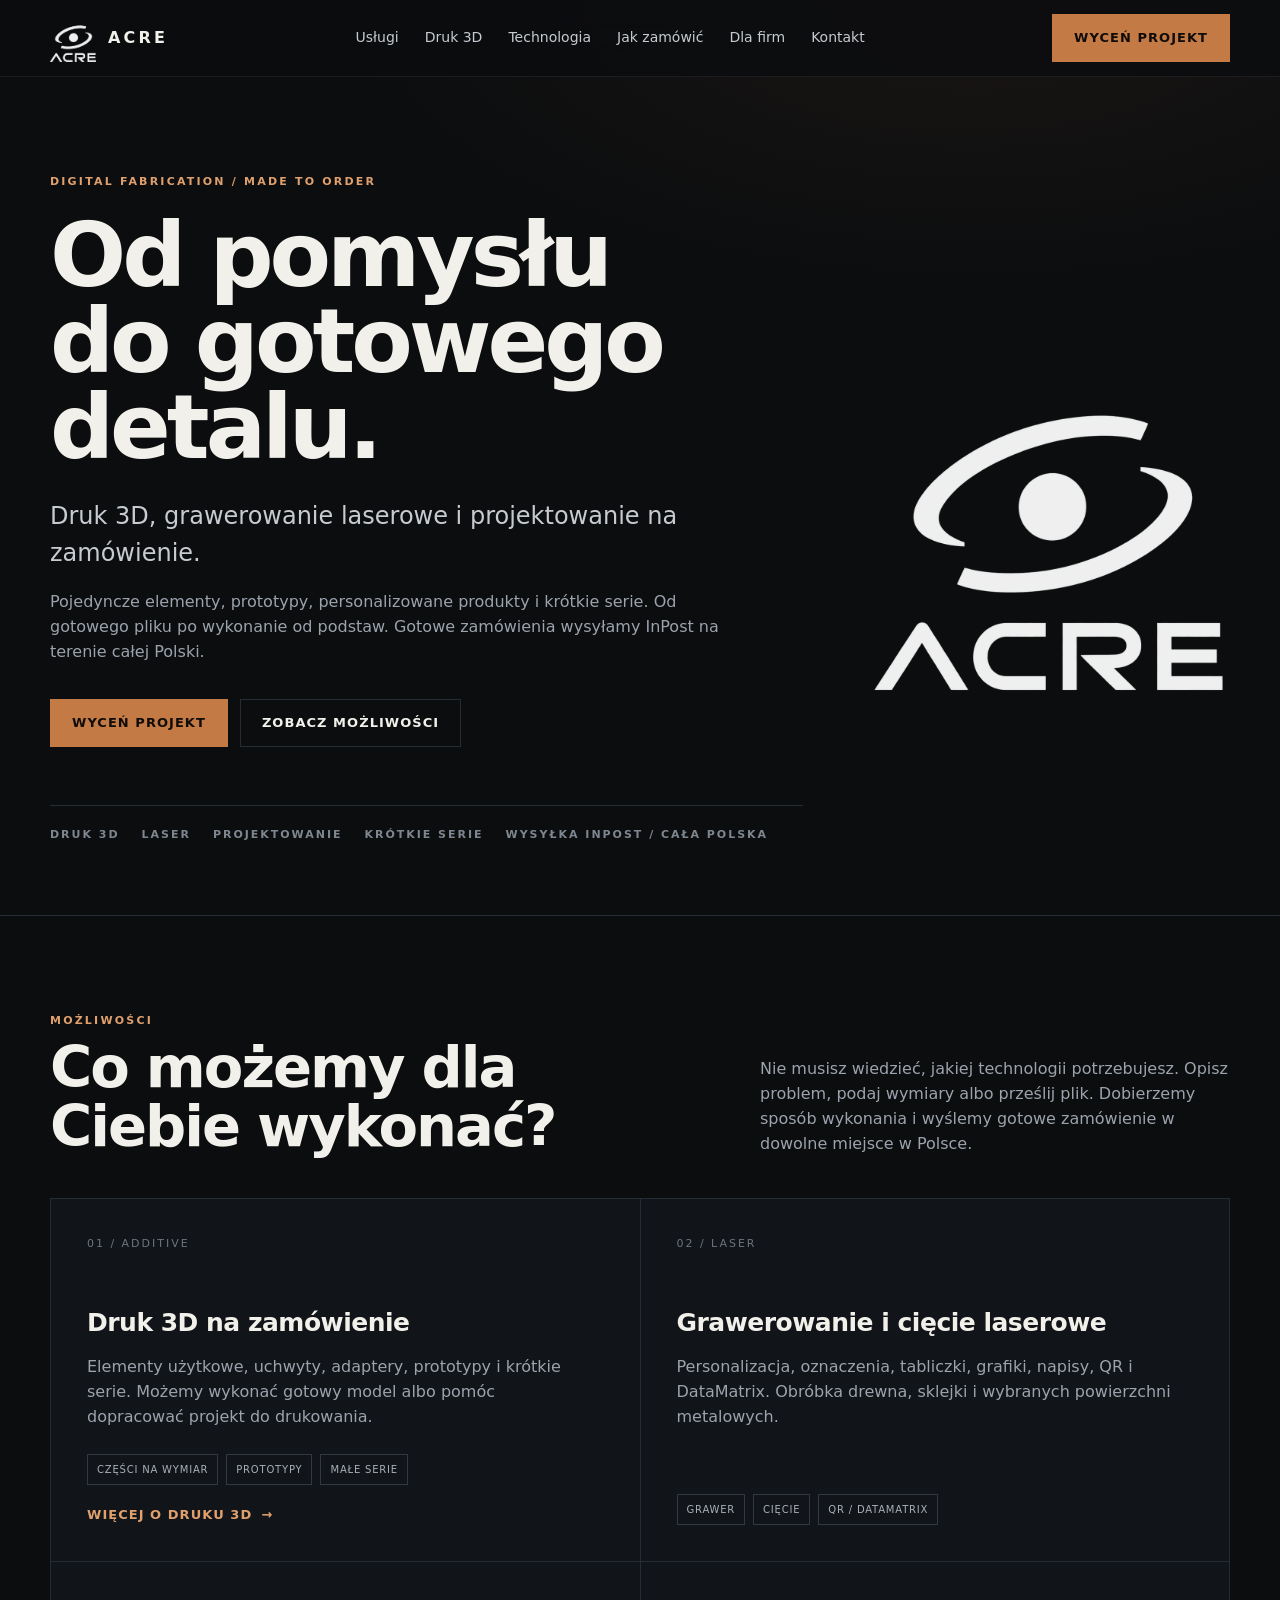
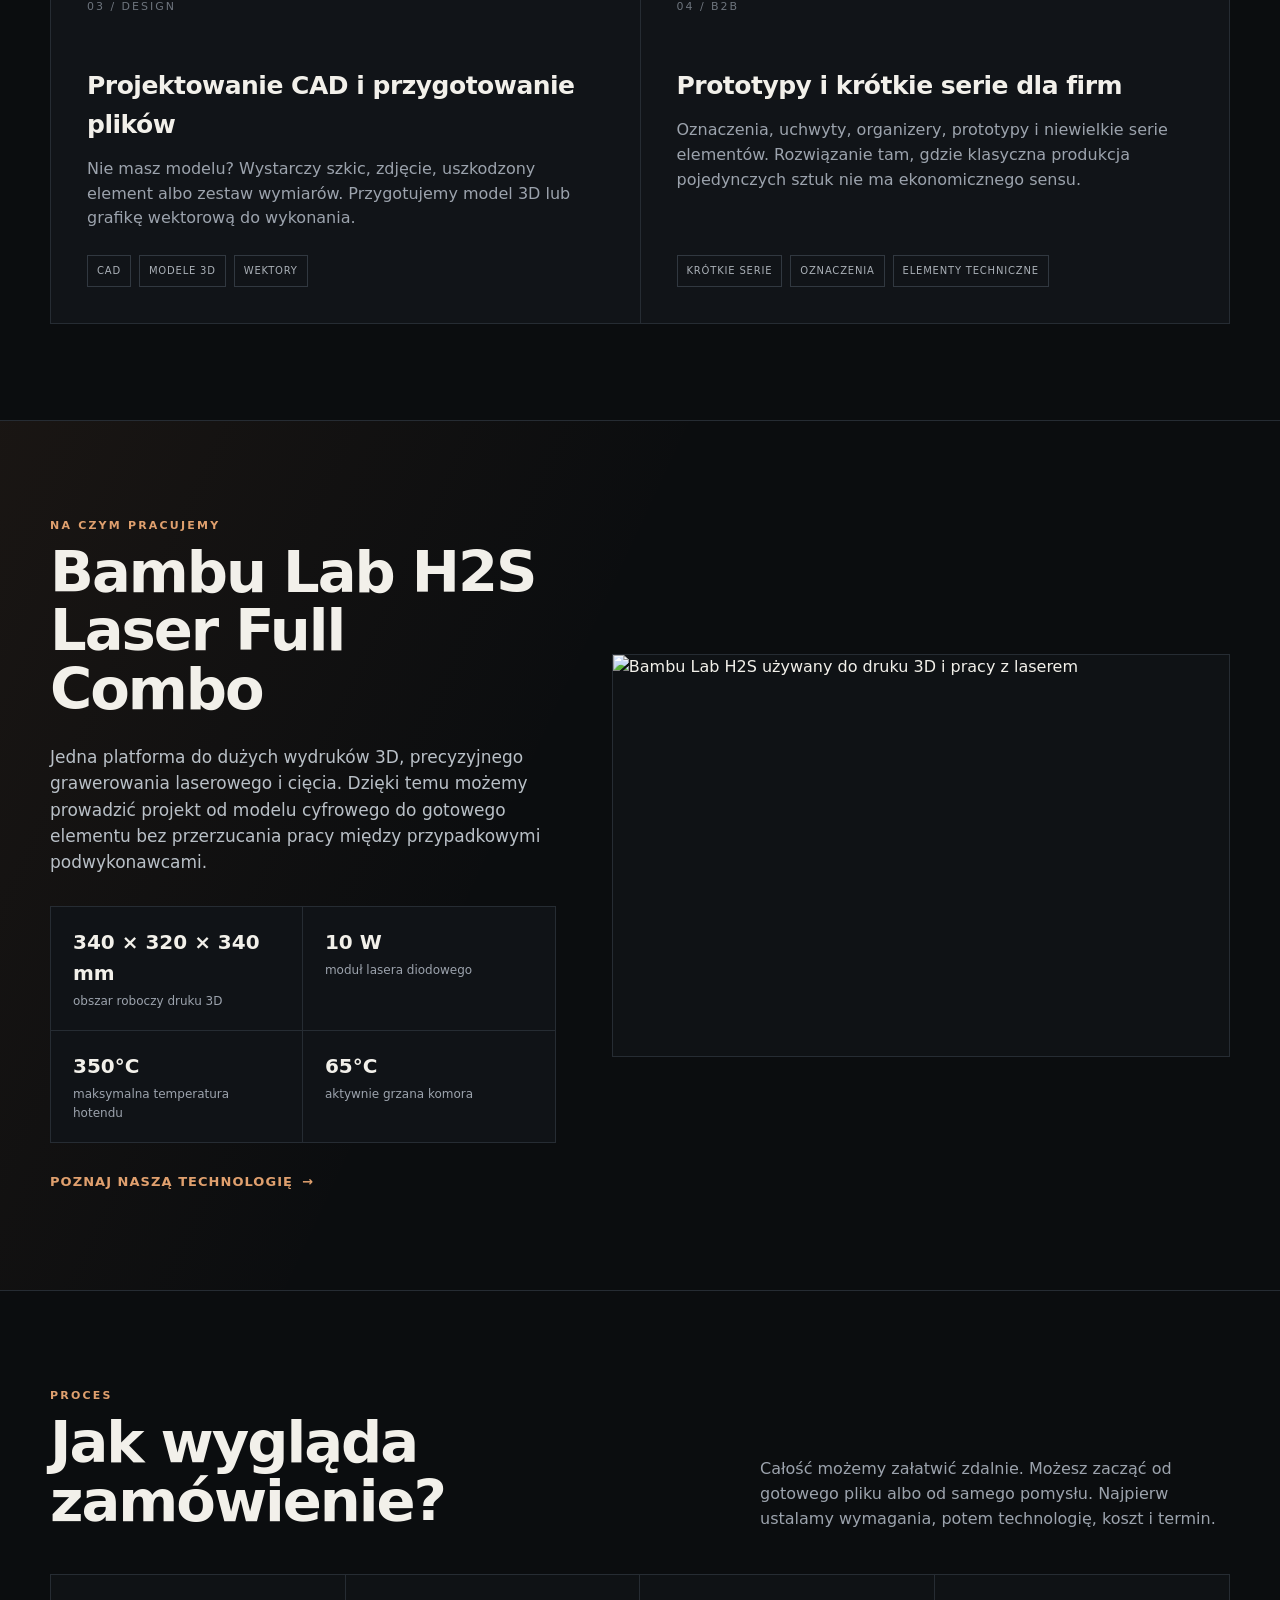
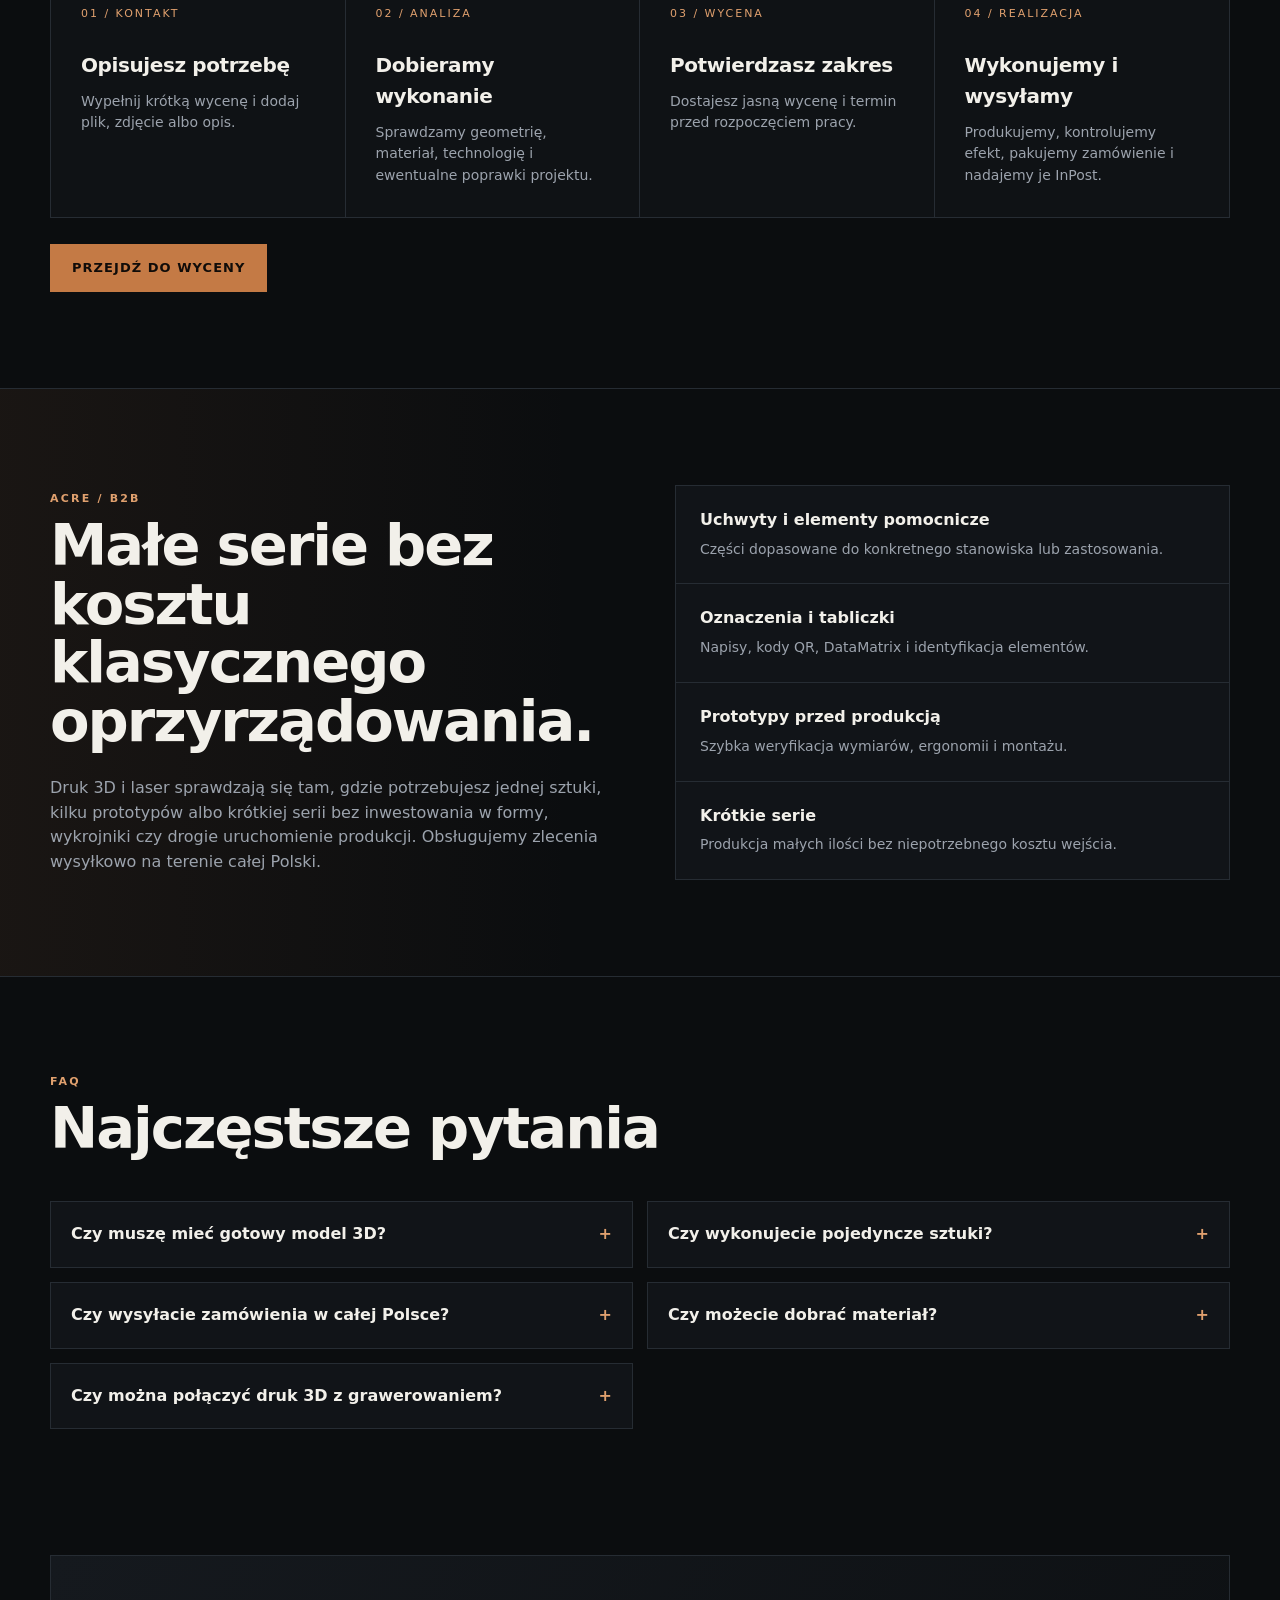
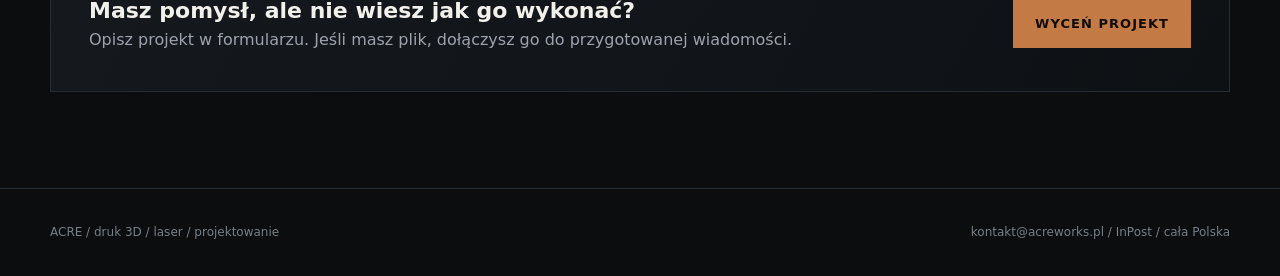
==== commit 43fa28d7: "Connect quote and 3D service pages" ====
--- a/index.html
+++ b/index.html
@@ -7,18 +7,28 @@
   <meta name="description" content="Druk 3D na zamówienie, grawerowanie i cięcie laserowe, projektowanie CAD oraz krótkie serie. Realizacja z wysyłką InPost na terenie całej Polski.">
   <meta name="robots" content="index,follow,max-image-preview:large">
   <meta name="theme-color" content="#0b0d0f">
+  <link rel="canonical" href="https://acreworks.pl/">
   <meta property="og:type" content="website">
+  <meta property="og:site_name" content="ACRE">
+  <meta property="og:url" content="https://acreworks.pl/">
   <meta property="og:title" content="ACRE | druk 3D, laser i projektowanie na zamówienie">
   <meta property="og:description" content="Druk 3D, grawerowanie laserowe, projektowanie CAD i krótkie serie z wysyłką InPost w całej Polsce.">
-  <meta property="og:image" content="assets/acre-logo.png">
+  <meta property="og:image" content="https://acreworks.pl/assets/acre-logo.png">
+  <meta name="twitter:card" content="summary_large_image">
+  <meta name="twitter:title" content="ACRE | druk 3D, laser i projektowanie na zamówienie">
+  <meta name="twitter:description" content="Druk 3D, grawerowanie laserowe, projektowanie CAD i krótkie serie z wysyłką InPost w całej Polsce.">
+  <meta name="twitter:image" content="https://acreworks.pl/assets/acre-logo.png">
   <link rel="icon" type="image/png" href="assets/acre-logo.png">
   <link rel="apple-touch-icon" href="assets/acre-logo.png">
-  <link rel="stylesheet" href="assets/styles.css?v=2">
+  <link rel="stylesheet" href="assets/styles.css?v=3">
   <script type="application/ld+json">
   {
     "@context":"https://schema.org",
     "@type":"ProfessionalService",
     "name":"ACRE",
+    "url":"https://acreworks.pl/",
+    "image":"https://acreworks.pl/assets/acre-logo.png",
+    "email":"kontakt@acreworks.pl",
     "description":"Druk 3D na zamówienie, grawerowanie i cięcie laserowe, projektowanie CAD oraz krótkie serie z wysyłką na terenie całej Polski.",
     "areaServed":{"@type":"Country","name":"Polska"},
     "knowsAbout":["druk 3D","grawerowanie laserowe","cięcie laserowe","projektowanie CAD","prototypowanie","krótkie serie"]
@@ -29,21 +39,16 @@
 <header class="site-header">
   <div class="wrap">
     <nav aria-label="Główna nawigacja">
-      <a class="brand" href="index.html" aria-label="ACRE strona główna">
-        <span class="logo-frame"><img src="assets/acre-logo.png" alt="" width="1254" height="1254"></span>
-        <span>ACRE</span>
-      </a>
+      <a class="brand" href="index.html" aria-label="ACRE strona główna"><span class="logo-frame"><img src="assets/acre-logo.png" alt="" width="1254" height="1254"></span><span>ACRE</span></a>
       <div class="navlinks">
         <a href="#uslugi">Usługi</a>
+        <a href="druk-3d-na-zamowienie.html">Druk 3D</a>
         <a href="technologia.html">Technologia</a>
         <a href="#proces">Jak zamówić</a>
         <a href="#firmy">Dla firm</a>
-        <a href="#kontakt">Kontakt</a>
+        <a href="mailto:kontakt@acreworks.pl">Kontakt</a>
       </div>
-      <div class="nav-actions">
-        <a class="btn ghost desktop-cta" href="#wycena">Wyceń projekt</a>
-        <button class="menu-toggle" type="button" aria-label="Otwórz menu" aria-expanded="false"><span></span><span></span></button>
-      </div>
+      <div class="nav-actions"><a class="btn primary desktop-cta" href="wycena.html">Wyceń projekt</a><button class="menu-toggle" type="button" aria-label="Otwórz menu" aria-expanded="false"><span></span><span></span></button></div>
     </nav>
   </div>
 </header>
@@ -56,136 +61,58 @@
         <h1>Od pomysłu<br>do gotowego detalu.</h1>
         <p class="lead">Druk 3D, grawerowanie laserowe i projektowanie na zamówienie.</p>
         <p class="sublead">Pojedyncze elementy, prototypy, personalizowane produkty i krótkie serie. Od gotowego pliku po wykonanie od podstaw. Gotowe zamówienia wysyłamy InPost na terenie całej Polski.</p>
-        <div class="actions">
-          <a class="btn primary" href="#wycena">Wyceń projekt</a>
-          <a class="btn ghost" href="#uslugi">Zobacz możliwości</a>
-        </div>
-        <div class="techline">
-          <span>DRUK 3D</span><span>LASER</span><span>PROJEKTOWANIE</span><span>KRÓTKIE SERIE</span><span>WYSYŁKA INPOST / CAŁA POLSKA</span>
-        </div>
+        <div class="actions"><a class="btn primary" href="wycena.html">Wyceń projekt</a><a class="btn ghost" href="#uslugi">Zobacz możliwości</a></div>
+        <div class="techline"><span>DRUK 3D</span><span>LASER</span><span>PROJEKTOWANIE</span><span>KRÓTKIE SERIE</span><span>WYSYŁKA INPOST / CAŁA POLSKA</span></div>
       </div>
-      <div class="hero-logo logo-frame reveal visible">
-        <img src="assets/acre-logo.png" alt="Logo ACRE" width="1254" height="1254">
-      </div>
+      <div class="hero-logo logo-frame reveal visible"><img src="assets/acre-logo.png" alt="Logo ACRE" width="1254" height="1254"></div>
     </div>
   </section>
 
   <section id="uslugi">
     <div class="wrap">
-      <div class="section-head reveal">
-        <div>
-          <div class="kicker">Możliwości</div>
-          <h2>Co możemy dla Ciebie wykonać?</h2>
-        </div>
-        <p class="section-copy">Nie musisz wiedzieć, jakiej technologii potrzebujesz. Opisz problem, podaj wymiary albo prześlij plik. Dobierzemy sposób wykonania i wyślemy gotowe zamówienie w dowolne miejsce w Polsce.</p>
-      </div>
+      <div class="section-head reveal"><div><div class="kicker">Możliwości</div><h2>Co możemy dla Ciebie wykonać?</h2></div><p class="section-copy">Nie musisz wiedzieć, jakiej technologii potrzebujesz. Opisz problem, podaj wymiary albo prześlij plik. Dobierzemy sposób wykonania i wyślemy gotowe zamówienie w dowolne miejsce w Polsce.</p></div>
       <div class="cards reveal">
-        <article class="card">
-          <div class="num">01 / ADDITIVE</div>
-          <h3>Druk 3D na zamówienie</h3>
-          <p>Elementy użytkowe, uchwyty, adaptery, prototypy i krótkie serie. Możemy wykonać gotowy model albo pomóc dopracować projekt do drukowania.</p>
-          <div class="chips"><span class="chip">części na wymiar</span><span class="chip">prototypy</span><span class="chip">małe serie</span></div>
-        </article>
-        <article class="card">
-          <div class="num">02 / LASER</div>
-          <h3>Grawerowanie i cięcie laserowe</h3>
-          <p>Personalizacja, oznaczenia, tabliczki, grafiki, napisy, QR i DataMatrix. Obróbka drewna, sklejki i wybranych powierzchni metalowych.</p>
-          <div class="chips"><span class="chip">grawer</span><span class="chip">cięcie</span><span class="chip">qr / datamatrix</span></div>
-        </article>
-        <article class="card">
-          <div class="num">03 / DESIGN</div>
-          <h3>Projektowanie CAD i przygotowanie plików</h3>
-          <p>Nie masz modelu? Wystarczy szkic, zdjęcie, uszkodzony element albo zestaw wymiarów. Przygotujemy model 3D lub grafikę wektorową do wykonania.</p>
-          <div class="chips"><span class="chip">cad</span><span class="chip">modele 3d</span><span class="chip">wektory</span></div>
-        </article>
-        <article class="card">
-          <div class="num">04 / B2B</div>
-          <h3>Prototypy i krótkie serie dla firm</h3>
-          <p>Oznaczenia, uchwyty, organizery, prototypy i niewielkie serie elementów. Rozwiązanie tam, gdzie klasyczna produkcja pojedynczych sztuk nie ma ekonomicznego sensu.</p>
-          <div class="chips"><span class="chip">krótkie serie</span><span class="chip">oznaczenia</span><span class="chip">elementy techniczne</span></div>
-        </article>
+        <article class="card"><div class="num">01 / ADDITIVE</div><h3>Druk 3D na zamówienie</h3><p>Elementy użytkowe, uchwyty, adaptery, prototypy i krótkie serie. Możemy wykonać gotowy model albo pomóc dopracować projekt do drukowania.</p><div class="chips"><span class="chip">części na wymiar</span><span class="chip">prototypy</span><span class="chip">małe serie</span></div><a class="text-link" href="druk-3d-na-zamowienie.html" style="margin-top:20px">Więcej o druku 3D <span aria-hidden="true">→</span></a></article>
+        <article class="card"><div class="num">02 / LASER</div><h3>Grawerowanie i cięcie laserowe</h3><p>Personalizacja, oznaczenia, tabliczki, grafiki, napisy, QR i DataMatrix. Obróbka drewna, sklejki i wybranych powierzchni metalowych.</p><div class="chips"><span class="chip">grawer</span><span class="chip">cięcie</span><span class="chip">qr / datamatrix</span></div></article>
+        <article class="card"><div class="num">03 / DESIGN</div><h3>Projektowanie CAD i przygotowanie plików</h3><p>Nie masz modelu? Wystarczy szkic, zdjęcie, uszkodzony element albo zestaw wymiarów. Przygotujemy model 3D lub grafikę wektorową do wykonania.</p><div class="chips"><span class="chip">cad</span><span class="chip">modele 3d</span><span class="chip">wektory</span></div></article>
+        <article class="card"><div class="num">04 / B2B</div><h3>Prototypy i krótkie serie dla firm</h3><p>Oznaczenia, uchwyty, organizery, prototypy i niewielkie serie elementów. Rozwiązanie tam, gdzie klasyczna produkcja pojedynczych sztuk nie ma ekonomicznego sensu.</p><div class="chips"><span class="chip">krótkie serie</span><span class="chip">oznaczenia</span><span class="chip">elementy techniczne</span></div></article>
       </div>
     </div>
   </section>
 
   <section class="equipment-section" id="technologia">
     <div class="wrap equipment-grid">
-      <div class="equipment-copy reveal">
-        <div class="kicker">Na czym pracujemy</div>
-        <h2>Bambu Lab H2S Laser Full Combo</h2>
-        <p class="equipment-lead">Jedna platforma do dużych wydruków 3D, precyzyjnego grawerowania laserowego i cięcia. Dzięki temu możemy prowadzić projekt od modelu cyfrowego do gotowego elementu bez przerzucania pracy między przypadkowymi podwykonawcami.</p>
-        <div class="spec-grid">
-          <div><strong>340 × 320 × 340 mm</strong><span>obszar roboczy druku 3D</span></div>
-          <div><strong>10 W</strong><span>moduł lasera diodowego</span></div>
-          <div><strong>350°C</strong><span>maksymalna temperatura hotendu</span></div>
-          <div><strong>65°C</strong><span>aktywnie grzana komora</span></div>
-        </div>
-        <a class="text-link" href="technologia.html">Poznaj naszą technologię <span aria-hidden="true">→</span></a>
-      </div>
-      <figure class="equipment-media reveal">
-        <img src="https://storage.ghost.io/c/8d/d9/8dd9f85b-21c3-4782-bba8-8778cd8f2f93/content/images/size/w1200/2025/08/H2S-banner_1024x667.jpg" alt="Bambu Lab H2S używany do druku 3D i pracy z laserem" loading="lazy" width="1024" height="667">
-        <figcaption>Zdjęcie producenta: Bambu Lab. Docelowo zastąpimy je własnym zdjęciem stanowiska ACRE.</figcaption>
-      </figure>
+      <div class="equipment-copy reveal"><div class="kicker">Na czym pracujemy</div><h2>Bambu Lab H2S Laser Full Combo</h2><p class="equipment-lead">Jedna platforma do dużych wydruków 3D, precyzyjnego grawerowania laserowego i cięcia. Dzięki temu możemy prowadzić projekt od modelu cyfrowego do gotowego elementu bez przerzucania pracy między przypadkowymi podwykonawcami.</p><div class="spec-grid"><div><strong>340 × 320 × 340 mm</strong><span>obszar roboczy druku 3D</span></div><div><strong>10 W</strong><span>moduł lasera diodowego</span></div><div><strong>350°C</strong><span>maksymalna temperatura hotendu</span></div><div><strong>65°C</strong><span>aktywnie grzana komora</span></div></div><a class="text-link" href="technologia.html">Poznaj naszą technologię <span aria-hidden="true">→</span></a></div>
+      <figure class="equipment-media reveal"><img src="https://storage.ghost.io/c/8d/d9/8dd9f85b-21c3-4782-bba8-8778cd8f2f93/content/images/size/w1200/2025/08/H2S-banner_1024x667.jpg" alt="Bambu Lab H2S używany do druku 3D i pracy z laserem" loading="lazy" width="1024" height="667"></figure>
     </div>
   </section>
 
   <section id="proces">
     <div class="wrap">
-      <div class="section-head reveal">
-        <div><div class="kicker">Proces</div><h2>Jak wygląda zamówienie?</h2></div>
-        <p class="section-copy">Całość możemy załatwić zdalnie. Możesz zacząć od gotowego pliku albo od samego pomysłu. Najpierw ustalamy wymagania, potem technologię, koszt i termin.</p>
-      </div>
-      <div class="process-grid reveal">
-        <article class="step"><div class="step-no">01 / KONTAKT</div><h3>Opisujesz potrzebę</h3><p>Wyślij zdjęcie, szkic, plik lub kilka zdań o tym, czego potrzebujesz.</p></article>
-        <article class="step"><div class="step-no">02 / ANALIZA</div><h3>Dobieramy wykonanie</h3><p>Sprawdzamy geometrię, materiał, technologię i ewentualne poprawki projektu.</p></article>
-        <article class="step"><div class="step-no">03 / WYCENA</div><h3>Potwierdzasz zakres</h3><p>Dostajesz jasną wycenę i termin przed rozpoczęciem pracy.</p></article>
-        <article class="step"><div class="step-no">04 / REALIZACJA</div><h3>Wykonujemy i wysyłamy</h3><p>Produkujemy, kontrolujemy efekt, pakujemy zamówienie i nadajemy je InPost na terenie całej Polski.</p></article>
-      </div>
+      <div class="section-head reveal"><div><div class="kicker">Proces</div><h2>Jak wygląda zamówienie?</h2></div><p class="section-copy">Całość możemy załatwić zdalnie. Możesz zacząć od gotowego pliku albo od samego pomysłu. Najpierw ustalamy wymagania, potem technologię, koszt i termin.</p></div>
+      <div class="process-grid reveal"><article class="step"><div class="step-no">01 / KONTAKT</div><h3>Opisujesz potrzebę</h3><p>Wypełnij krótką wycenę i dodaj plik, zdjęcie albo opis.</p></article><article class="step"><div class="step-no">02 / ANALIZA</div><h3>Dobieramy wykonanie</h3><p>Sprawdzamy geometrię, materiał, technologię i ewentualne poprawki projektu.</p></article><article class="step"><div class="step-no">03 / WYCENA</div><h3>Potwierdzasz zakres</h3><p>Dostajesz jasną wycenę i termin przed rozpoczęciem pracy.</p></article><article class="step"><div class="step-no">04 / REALIZACJA</div><h3>Wykonujemy i wysyłamy</h3><p>Produkujemy, kontrolujemy efekt, pakujemy zamówienie i nadajemy je InPost.</p></article></div>
+      <div class="actions" style="margin-top:26px"><a class="btn primary" href="wycena.html">Przejdź do wyceny</a></div>
     </div>
   </section>
 
   <section class="b2b" id="firmy">
     <div class="wrap b2b-grid">
-      <div class="reveal">
-        <div class="kicker">ACRE / B2B</div>
-        <h2>Małe serie bez kosztu klasycznego oprzyrządowania.</h2>
-        <p class="section-copy wide">Druk 3D i laser sprawdzają się tam, gdzie potrzebujesz jednej sztuki, kilku prototypów albo krótkiej serii bez inwestowania w formy, wykrojniki czy drogie uruchomienie produkcji. Obsługujemy zlecenia wysyłkowo na terenie całej Polski.</p>
-      </div>
-      <div class="b2b-points reveal">
-        <div class="b2b-point"><strong>Uchwyty i elementy pomocnicze</strong><span>Części dopasowane do konkretnego stanowiska lub zastosowania.</span></div>
-        <div class="b2b-point"><strong>Oznaczenia i tabliczki</strong><span>Napisy, kody QR, DataMatrix i identyfikacja elementów.</span></div>
-        <div class="b2b-point"><strong>Prototypy przed produkcją</strong><span>Szybka weryfikacja wymiarów, ergonomii i montażu.</span></div>
-        <div class="b2b-point"><strong>Krótkie serie</strong><span>Produkcja małych ilości bez niepotrzebnego kosztu wejścia.</span></div>
-      </div>
+      <div class="reveal"><div class="kicker">ACRE / B2B</div><h2>Małe serie bez kosztu klasycznego oprzyrządowania.</h2><p class="section-copy wide">Druk 3D i laser sprawdzają się tam, gdzie potrzebujesz jednej sztuki, kilku prototypów albo krótkiej serii bez inwestowania w formy, wykrojniki czy drogie uruchomienie produkcji. Obsługujemy zlecenia wysyłkowo na terenie całej Polski.</p></div>
+      <div class="b2b-points reveal"><div class="b2b-point"><strong>Uchwyty i elementy pomocnicze</strong><span>Części dopasowane do konkretnego stanowiska lub zastosowania.</span></div><div class="b2b-point"><strong>Oznaczenia i tabliczki</strong><span>Napisy, kody QR, DataMatrix i identyfikacja elementów.</span></div><div class="b2b-point"><strong>Prototypy przed produkcją</strong><span>Szybka weryfikacja wymiarów, ergonomii i montażu.</span></div><div class="b2b-point"><strong>Krótkie serie</strong><span>Produkcja małych ilości bez niepotrzebnego kosztu wejścia.</span></div></div>
     </div>
   </section>
 
   <section class="faq" aria-labelledby="faq-title">
     <div class="wrap">
       <div class="section-head reveal"><div><div class="kicker">FAQ</div><h2 id="faq-title">Najczęstsze pytania</h2></div></div>
-      <div class="faq-grid reveal">
-        <details><summary>Czy muszę mieć gotowy model 3D?</summary><p>Nie. Możesz przesłać gotowy plik, ale możemy też zacząć od szkicu, zdjęcia, wymiarów lub istniejącego elementu.</p></details>
-        <details><summary>Czy wykonujecie pojedyncze sztuki?</summary><p>Tak. Realizujemy pojedyncze elementy, prototypy oraz krótkie serie.</p></details>
-        <details><summary>Czy wysyłacie zamówienia w całej Polsce?</summary><p>Tak. Zlecenie możemy ustalić całkowicie zdalnie, a gotowe elementy wysyłamy InPost na terenie całej Polski.</p></details>
-        <details><summary>Czy możecie dobrać materiał?</summary><p>Tak. Materiał dobieramy do sposobu użycia, wymaganej wytrzymałości, temperatury pracy, wyglądu i budżetu.</p></details>
-        <details><summary>Czy można połączyć druk 3D z grawerowaniem?</summary><p>Tak. W zależności od projektu możemy łączyć kilka metod wykonania i przygotować kompletny detal lub zestaw.</p></details>
-      </div>
+      <div class="faq-grid reveal"><details><summary>Czy muszę mieć gotowy model 3D?</summary><p>Nie. Możesz przesłać gotowy plik, ale możemy też zacząć od szkicu, zdjęcia, wymiarów lub istniejącego elementu.</p></details><details><summary>Czy wykonujecie pojedyncze sztuki?</summary><p>Tak. Realizujemy pojedyncze elementy, prototypy oraz krótkie serie.</p></details><details><summary>Czy wysyłacie zamówienia w całej Polsce?</summary><p>Tak. Zlecenie możemy ustalić całkowicie zdalnie, a gotowe elementy wysyłamy InPost na terenie całej Polski.</p></details><details><summary>Czy możecie dobrać materiał?</summary><p>Tak. Materiał dobieramy do sposobu użycia, wymaganej wytrzymałości, temperatury pracy, wyglądu i budżetu.</p></details><details><summary>Czy można połączyć druk 3D z grawerowaniem?</summary><p>Tak. W zależności od projektu możemy łączyć kilka metod wykonania i przygotować kompletny detal lub zestaw.</p></details></div>
     </div>
   </section>
 
-  <section class="cta" id="wycena">
-    <div class="wrap">
-      <div class="note reveal">
-        <div><strong>Masz pomysł, ale nie wiesz jak go wykonać?</strong><br><span>Wyślij opis, zdjęcie, szkic albo plik. Zaczniemy od bezpłatnej wyceny, a gotowe zamówienie możemy wysłać InPost w dowolne miejsce w Polsce.</span></div>
-        <a class="btn primary" href="mailto:kontakt@acre.pl">Wyceń projekt</a>
-      </div>
-    </div>
-  </section>
+  <section class="cta" id="wycena"><div class="wrap"><div class="note reveal"><div><strong>Masz pomysł, ale nie wiesz jak go wykonać?</strong><br><span>Opisz projekt w formularzu. Jeśli masz plik, dołączysz go do przygotowanej wiadomości.</span></div><a class="btn primary" href="wycena.html">Wyceń projekt</a></div></div></section>
 </main>
 
-<footer id="kontakt">
-  <div class="wrap footer-grid"><span>ACRE / druk 3D / laser / projektowanie</span><span>Wysyłka InPost / cała Polska</span></div>
-</footer>
-<script src="assets/app.js?v=2" defer></script>
+<footer id="kontakt"><div class="wrap footer-grid"><span>ACRE / druk 3D / laser / projektowanie</span><span><a href="mailto:kontakt@acreworks.pl">kontakt@acreworks.pl</a> / InPost / cała Polska</span></div></footer>
+<script src="assets/app.js?v=3" defer></script>
 </body>
 </html>
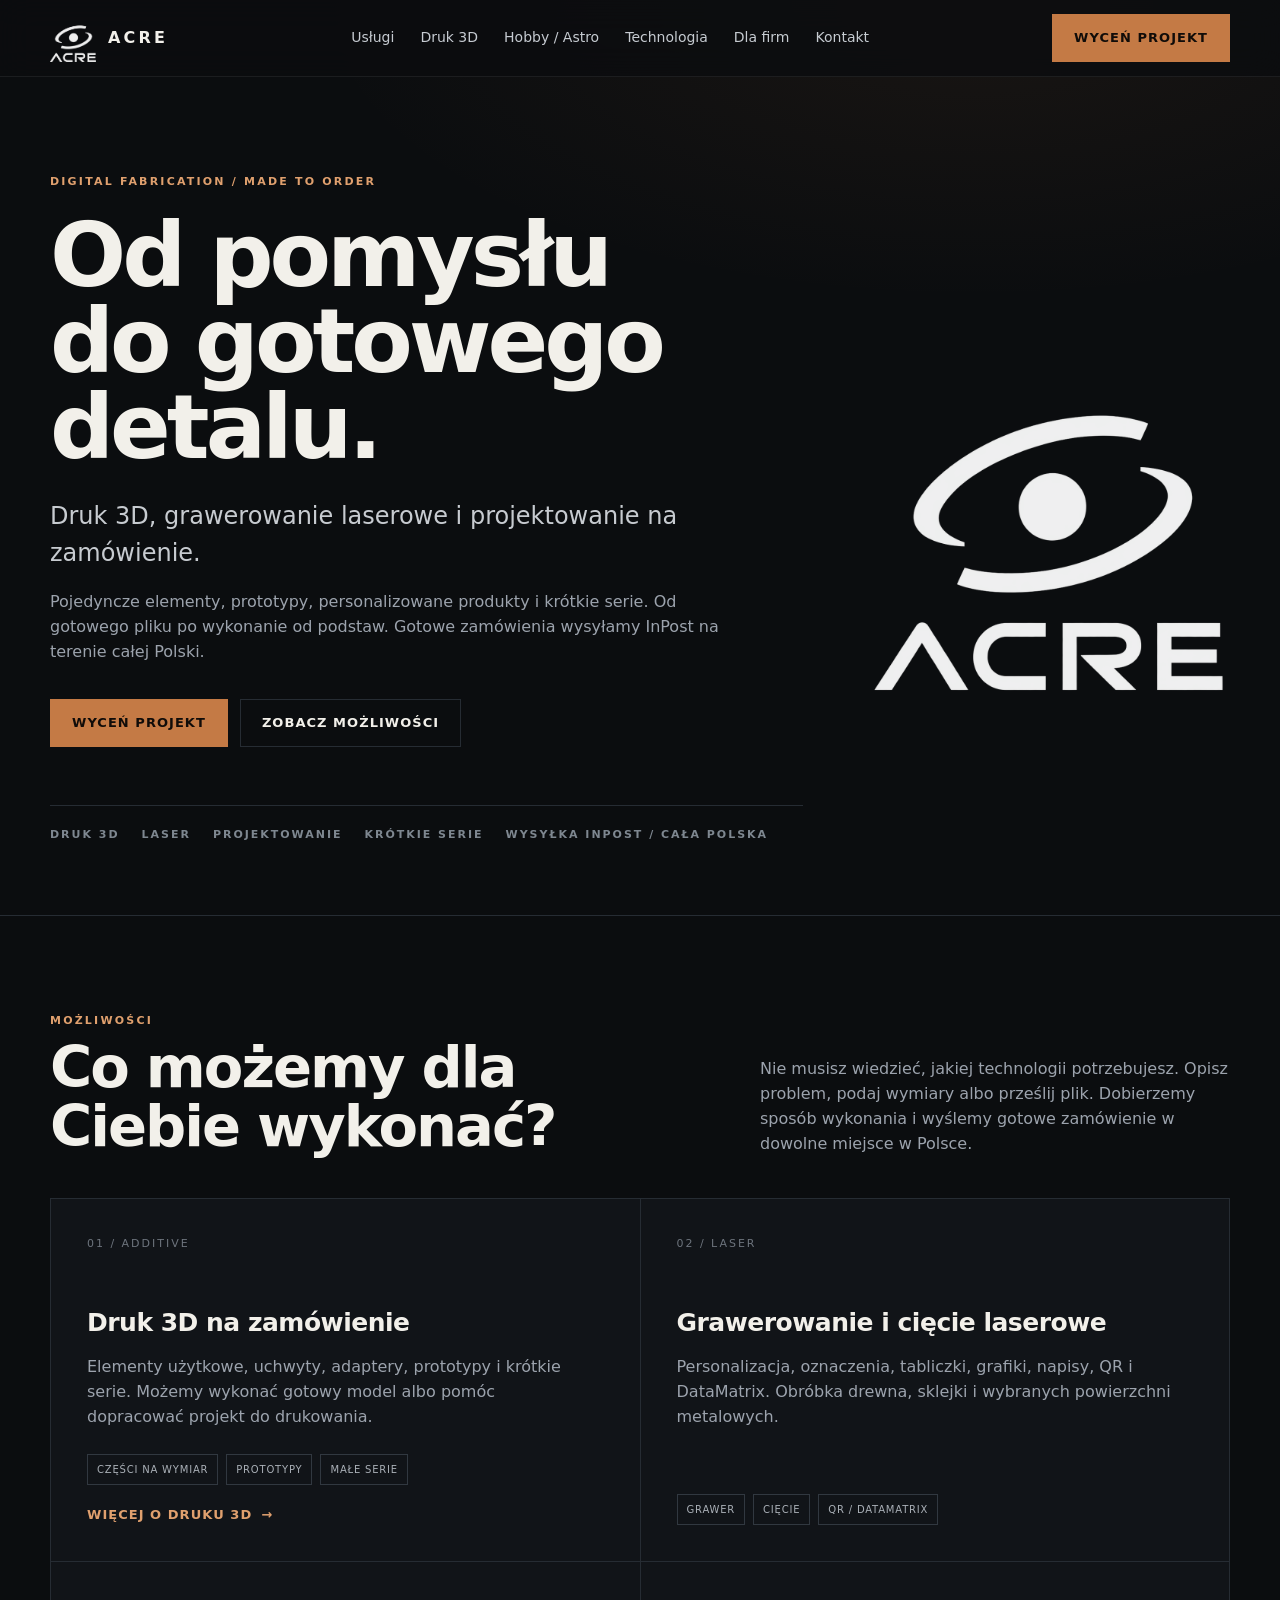
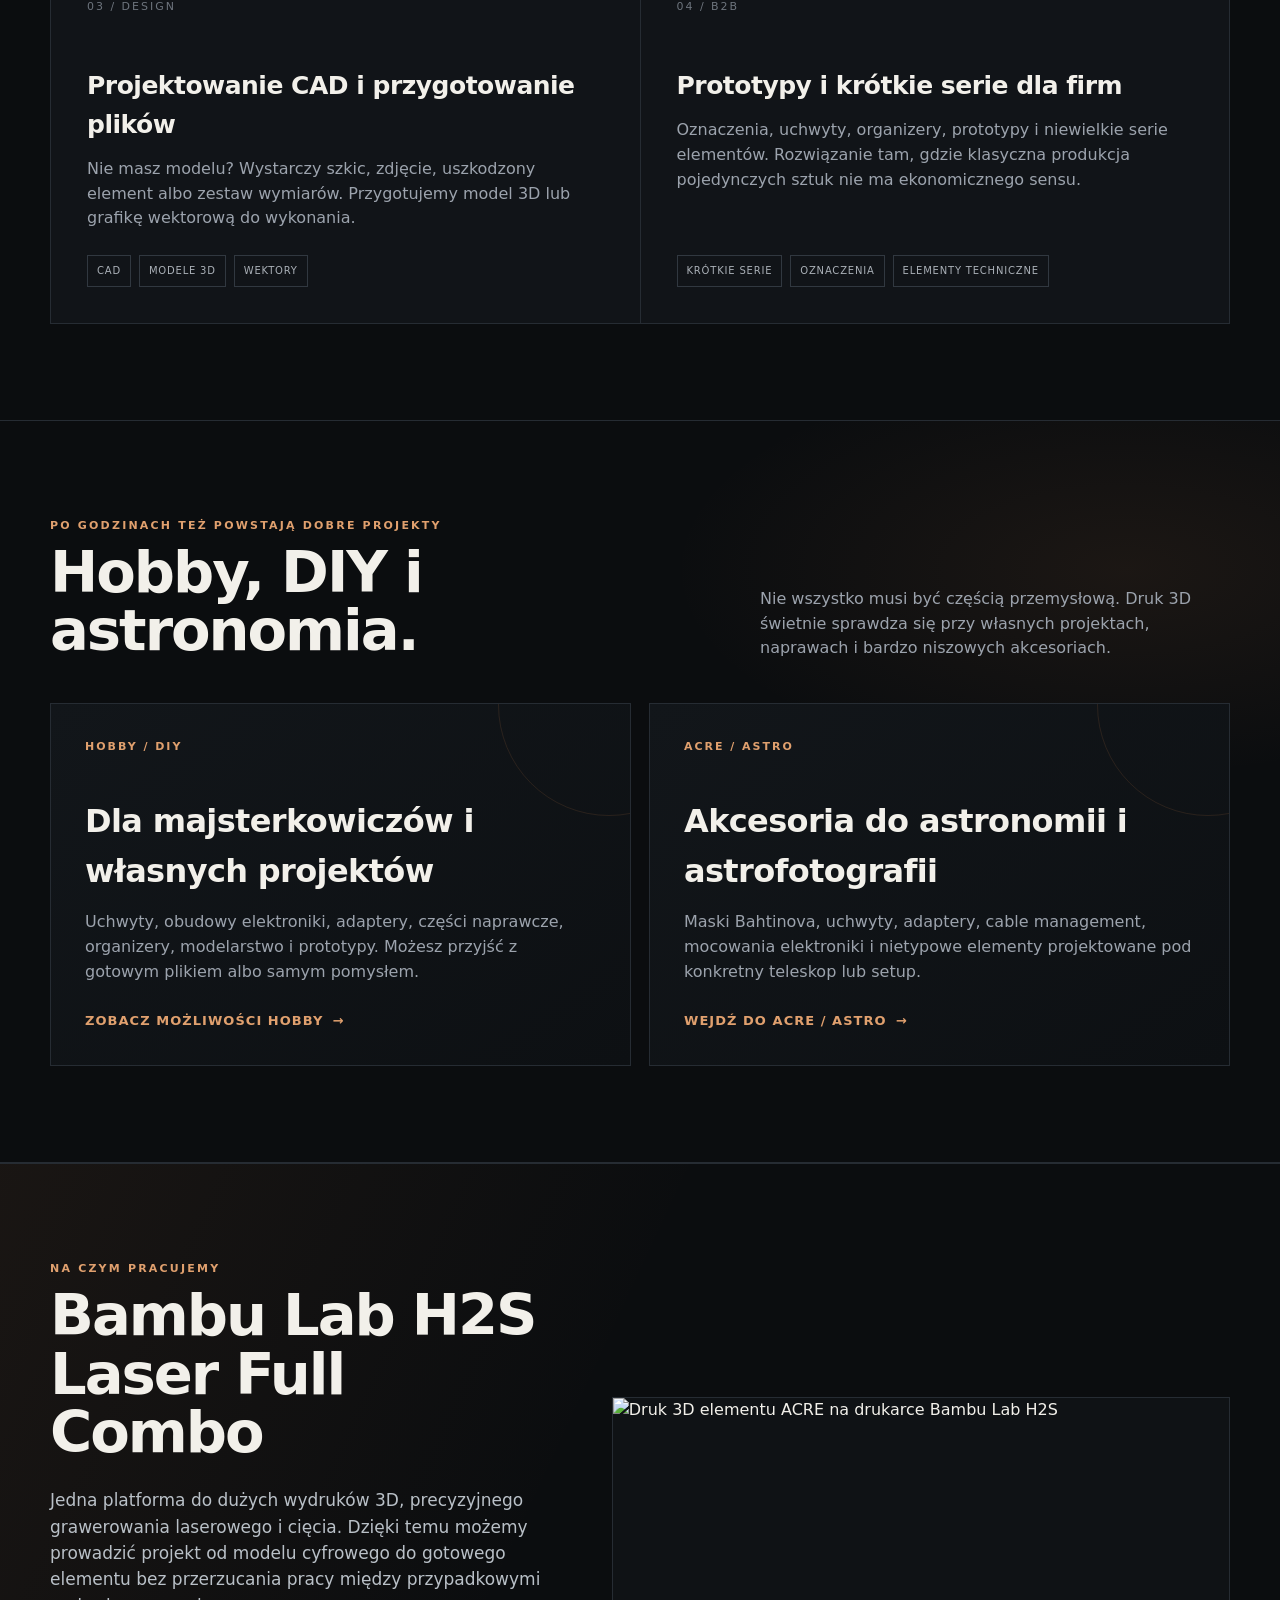
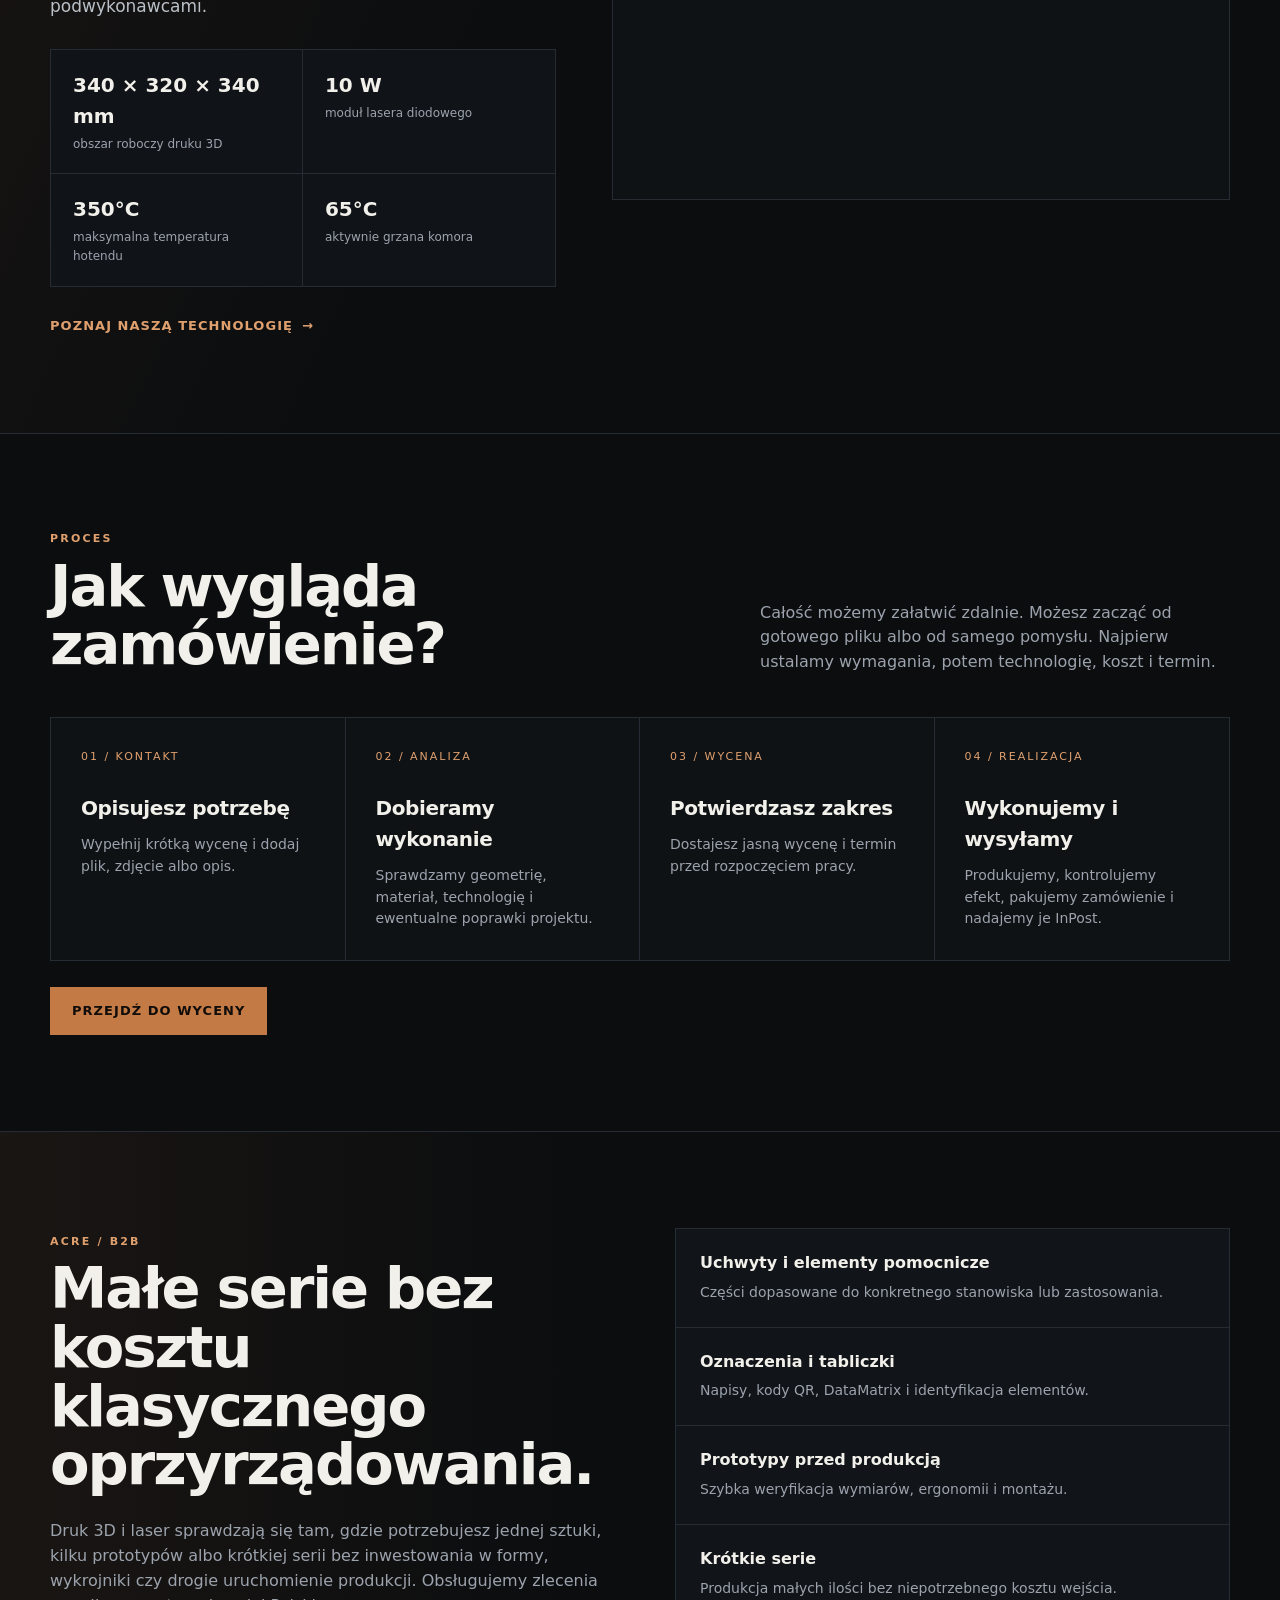
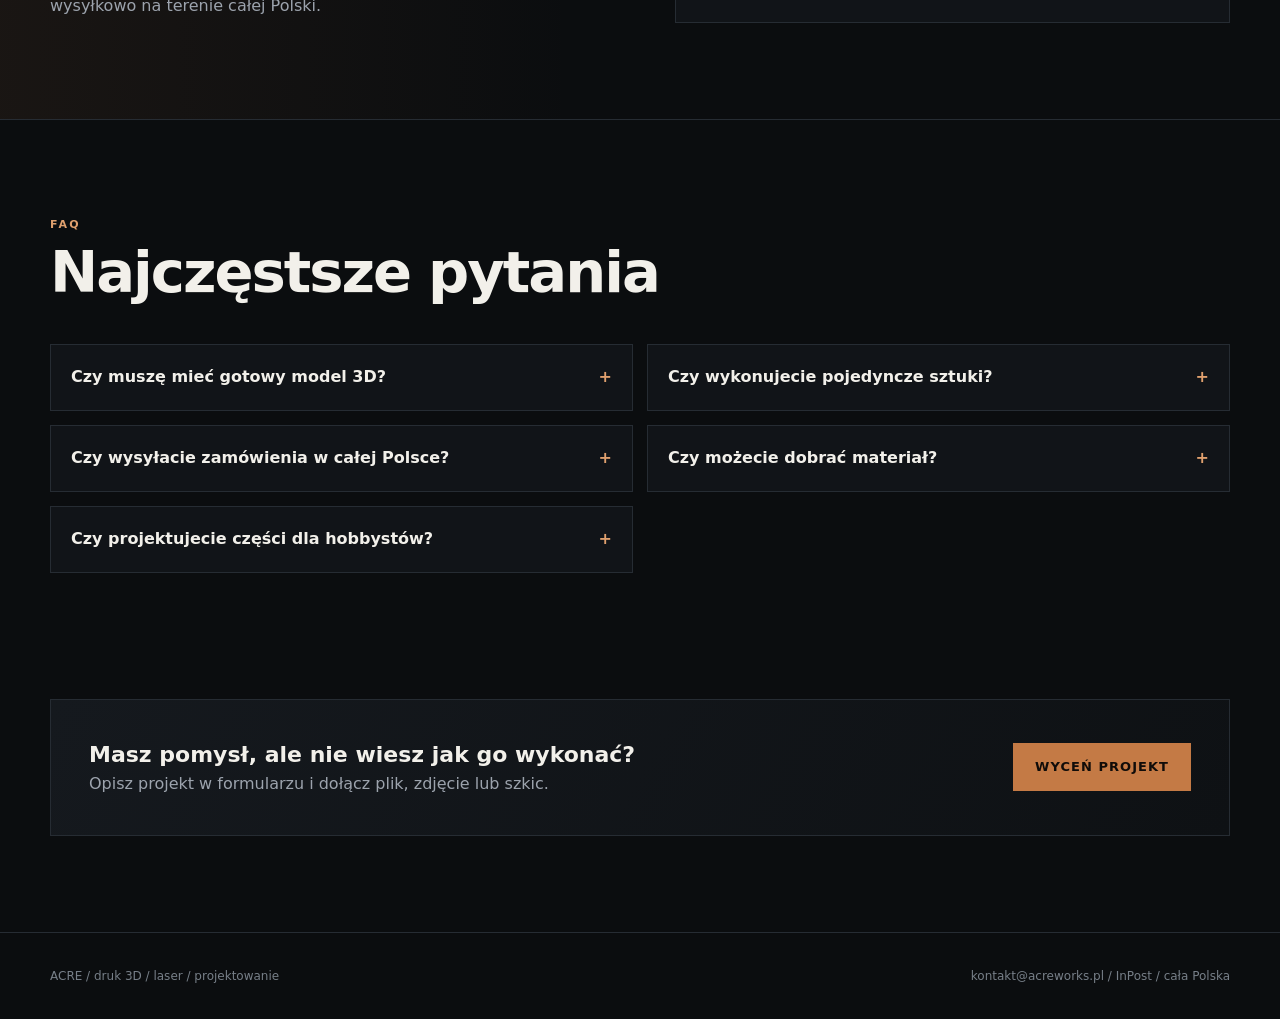
==== commit 43dc88eb: "Add Hobby and ACRE Astro sections to homepage" ====
--- a/index.html
+++ b/index.html
@@ -4,7 +4,7 @@
   <meta charset="utf-8">
   <meta name="viewport" content="width=device-width, initial-scale=1">
   <title>ACRE | druk 3D i grawerowanie laserowe na zamówienie</title>
-  <meta name="description" content="Druk 3D na zamówienie, grawerowanie i cięcie laserowe, projektowanie CAD oraz krótkie serie. Realizacja z wysyłką InPost na terenie całej Polski.">
+  <meta name="description" content="Druk 3D na zamówienie, grawerowanie i cięcie laserowe, projektowanie CAD, projekty hobby, akcesoria astro i krótkie serie. Wysyłka InPost w całej Polsce.">
   <meta name="robots" content="index,follow,max-image-preview:large">
   <meta name="theme-color" content="#0b0d0f">
   <link rel="canonical" href="https://acreworks.pl/">
@@ -13,25 +13,25 @@
   <meta property="og:url" content="https://acreworks.pl/">
   <meta property="og:title" content="ACRE | druk 3D, laser i projektowanie na zamówienie">
   <meta property="og:description" content="Druk 3D, grawerowanie laserowe, projektowanie CAD i krótkie serie z wysyłką InPost w całej Polsce.">
-  <meta property="og:image" content="https://acreworks.pl/assets/acre-logo.png">
+  <meta property="og:image" content="https://acreworks.pl/assets/images/h2s-acre-print-01.webp">
   <meta name="twitter:card" content="summary_large_image">
   <meta name="twitter:title" content="ACRE | druk 3D, laser i projektowanie na zamówienie">
   <meta name="twitter:description" content="Druk 3D, grawerowanie laserowe, projektowanie CAD i krótkie serie z wysyłką InPost w całej Polsce.">
-  <meta name="twitter:image" content="https://acreworks.pl/assets/acre-logo.png">
+  <meta name="twitter:image" content="https://acreworks.pl/assets/images/h2s-acre-print-01.webp">
   <link rel="icon" type="image/png" href="assets/acre-logo.png">
   <link rel="apple-touch-icon" href="assets/acre-logo.png">
-  <link rel="stylesheet" href="assets/styles.css?v=3">
+  <link rel="stylesheet" href="assets/styles.css?v=4">
   <script type="application/ld+json">
   {
     "@context":"https://schema.org",
     "@type":"ProfessionalService",
     "name":"ACRE",
     "url":"https://acreworks.pl/",
-    "image":"https://acreworks.pl/assets/acre-logo.png",
+    "image":"https://acreworks.pl/assets/images/h2s-acre-print-01.webp",
     "email":"kontakt@acreworks.pl",
     "description":"Druk 3D na zamówienie, grawerowanie i cięcie laserowe, projektowanie CAD oraz krótkie serie z wysyłką na terenie całej Polski.",
     "areaServed":{"@type":"Country","name":"Polska"},
-    "knowsAbout":["druk 3D","grawerowanie laserowe","cięcie laserowe","projektowanie CAD","prototypowanie","krótkie serie"]
+    "knowsAbout":["druk 3D","grawerowanie laserowe","cięcie laserowe","projektowanie CAD","prototypowanie","krótkie serie","projekty DIY","akcesoria astronomiczne","astrofotografia"]
   }
   </script>
 </head>
@@ -43,8 +43,8 @@
       <div class="navlinks">
         <a href="#uslugi">Usługi</a>
         <a href="druk-3d-na-zamowienie.html">Druk 3D</a>
+        <a href="#hobby-astro">Hobby / Astro</a>
         <a href="technologia.html">Technologia</a>
-        <a href="#proces">Jak zamówić</a>
         <a href="#firmy">Dla firm</a>
         <a href="mailto:kontakt@acreworks.pl">Kontakt</a>
       </div>
@@ -80,10 +80,20 @@
     </div>
   </section>
 
+  <section class="passion-section" id="hobby-astro">
+    <div class="wrap">
+      <div class="section-head reveal"><div><div class="kicker">Po godzinach też powstają dobre projekty</div><h2>Hobby, DIY i astronomia.</h2></div><p class="section-copy">Nie wszystko musi być częścią przemysłową. Druk 3D świetnie sprawdza się przy własnych projektach, naprawach i bardzo niszowych akcesoriach.</p></div>
+      <div class="passion-grid reveal">
+        <article class="passion-card"><div class="label">Hobby / DIY</div><h3>Dla majsterkowiczów i własnych projektów</h3><p>Uchwyty, obudowy elektroniki, adaptery, części naprawcze, organizery, modelarstwo i prototypy. Możesz przyjść z gotowym plikiem albo samym pomysłem.</p><a class="text-link" href="druk-3d-dla-hobbystow.html">Zobacz możliwości hobby <span aria-hidden="true">→</span></a></article>
+        <article class="passion-card"><div class="label">ACRE / ASTRO</div><h3>Akcesoria do astronomii i astrofotografii</h3><p>Maski Bahtinova, uchwyty, adaptery, cable management, mocowania elektroniki i nietypowe elementy projektowane pod konkretny teleskop lub setup.</p><a class="text-link" href="akcesoria-astronomiczne.html">Wejdź do ACRE / ASTRO <span aria-hidden="true">→</span></a></article>
+      </div>
+    </div>
+  </section>
+
   <section class="equipment-section" id="technologia">
     <div class="wrap equipment-grid">
       <div class="equipment-copy reveal"><div class="kicker">Na czym pracujemy</div><h2>Bambu Lab H2S Laser Full Combo</h2><p class="equipment-lead">Jedna platforma do dużych wydruków 3D, precyzyjnego grawerowania laserowego i cięcia. Dzięki temu możemy prowadzić projekt od modelu cyfrowego do gotowego elementu bez przerzucania pracy między przypadkowymi podwykonawcami.</p><div class="spec-grid"><div><strong>340 × 320 × 340 mm</strong><span>obszar roboczy druku 3D</span></div><div><strong>10 W</strong><span>moduł lasera diodowego</span></div><div><strong>350°C</strong><span>maksymalna temperatura hotendu</span></div><div><strong>65°C</strong><span>aktywnie grzana komora</span></div></div><a class="text-link" href="technologia.html">Poznaj naszą technologię <span aria-hidden="true">→</span></a></div>
-      <figure class="equipment-media reveal"><img src="https://storage.ghost.io/c/8d/d9/8dd9f85b-21c3-4782-bba8-8778cd8f2f93/content/images/size/w1200/2025/08/H2S-banner_1024x667.jpg" alt="Bambu Lab H2S używany do druku 3D i pracy z laserem" loading="lazy" width="1024" height="667"></figure>
+      <figure class="equipment-media reveal"><img src="assets/images/h2s-acre-print-01.webp" alt="Druk 3D elementu ACRE na drukarce Bambu Lab H2S" loading="lazy" width="965" height="600"></figure>
     </div>
   </section>
 
@@ -103,13 +113,10 @@
   </section>
 
   <section class="faq" aria-labelledby="faq-title">
-    <div class="wrap">
-      <div class="section-head reveal"><div><div class="kicker">FAQ</div><h2 id="faq-title">Najczęstsze pytania</h2></div></div>
-      <div class="faq-grid reveal"><details><summary>Czy muszę mieć gotowy model 3D?</summary><p>Nie. Możesz przesłać gotowy plik, ale możemy też zacząć od szkicu, zdjęcia, wymiarów lub istniejącego elementu.</p></details><details><summary>Czy wykonujecie pojedyncze sztuki?</summary><p>Tak. Realizujemy pojedyncze elementy, prototypy oraz krótkie serie.</p></details><details><summary>Czy wysyłacie zamówienia w całej Polsce?</summary><p>Tak. Zlecenie możemy ustalić całkowicie zdalnie, a gotowe elementy wysyłamy InPost na terenie całej Polski.</p></details><details><summary>Czy możecie dobrać materiał?</summary><p>Tak. Materiał dobieramy do sposobu użycia, wymaganej wytrzymałości, temperatury pracy, wyglądu i budżetu.</p></details><details><summary>Czy można połączyć druk 3D z grawerowaniem?</summary><p>Tak. W zależności od projektu możemy łączyć kilka metod wykonania i przygotować kompletny detal lub zestaw.</p></details></div>
-    </div>
+    <div class="wrap"><div class="section-head reveal"><div><div class="kicker">FAQ</div><h2 id="faq-title">Najczęstsze pytania</h2></div></div><div class="faq-grid reveal"><details><summary>Czy muszę mieć gotowy model 3D?</summary><p>Nie. Możesz przesłać gotowy plik, ale możemy też zacząć od szkicu, zdjęcia, wymiarów lub istniejącego elementu.</p></details><details><summary>Czy wykonujecie pojedyncze sztuki?</summary><p>Tak. Realizujemy pojedyncze elementy, prototypy oraz krótkie serie.</p></details><details><summary>Czy wysyłacie zamówienia w całej Polsce?</summary><p>Tak. Zlecenie możemy ustalić całkowicie zdalnie, a gotowe elementy wysyłamy InPost na terenie całej Polski.</p></details><details><summary>Czy możecie dobrać materiał?</summary><p>Tak. Materiał dobieramy do sposobu użycia, wymaganej wytrzymałości, temperatury pracy, wyglądu i budżetu.</p></details><details><summary>Czy projektujecie części dla hobbystów?</summary><p>Tak. Możemy zacząć od szkicu, zdjęcia, pomiarów albo opisu problemu. Dotyczy to także akcesoriów astronomicznych i projektów DIY.</p></details></div></div>
   </section>
 
-  <section class="cta" id="wycena"><div class="wrap"><div class="note reveal"><div><strong>Masz pomysł, ale nie wiesz jak go wykonać?</strong><br><span>Opisz projekt w formularzu. Jeśli masz plik, dołączysz go do przygotowanej wiadomości.</span></div><a class="btn primary" href="wycena.html">Wyceń projekt</a></div></div></section>
+  <section class="cta" id="wycena"><div class="wrap"><div class="note reveal"><div><strong>Masz pomysł, ale nie wiesz jak go wykonać?</strong><br><span>Opisz projekt w formularzu i dołącz plik, zdjęcie lub szkic.</span></div><a class="btn primary" href="wycena.html">Wyceń projekt</a></div></div></section>
 </main>
 
 <footer id="kontakt"><div class="wrap footer-grid"><span>ACRE / druk 3D / laser / projektowanie</span><span><a href="mailto:kontakt@acreworks.pl">kontakt@acreworks.pl</a> / InPost / cała Polska</span></div></footer>
--- a/assets/styles.css
+++ b/assets/styles.css
@@ -1 +1 @@
-:root{--bg:#0b0d0f;--panel:#111418;--panel2:#15191e;--text:#f2f0ea;--muted:#9ca3ad;--line:#262c33;--accent:#c47a45;--accent2:#e0a06e;--max:1180px}*{box-sizing:border-box}html{scroll-behavior:smooth}body{margin:0;background:radial-gradient(1100px 500px at 76% 0%,rgba(196,122,69,.08),transparent 60%),var(--bg);color:var(--text);font-family:Inter,ui-sans-serif,system-ui,-apple-system,BlinkMacSystemFont,"Segoe UI",sans-serif;line-height:1.55}body.menu-open{overflow:hidden}a{color:inherit;text-decoration:none}button{font:inherit}.wrap{width:min(calc(100% - 40px),var(--max));margin:auto}.site-header{position:sticky;top:0;z-index:20;border-bottom:1px solid rgba(255,255,255,.07);background:rgba(11,13,15,.82);backdrop-filter:blur(16px)}nav{height:76px;display:flex;align-items:center;justify-content:space-between;gap:28px}.brand{display:flex;align-items:center;gap:12px;font-weight:750;letter-spacing:.20em}.logo-frame{position:relative;display:block;overflow:hidden;aspect-ratio:921/962;flex-shrink:0}.logo-frame img{position:absolute;width:136.1564%;max-width:none;height:auto;left:-16.9381%;top:-5.5094%;filter:brightness(0) invert(1);opacity:.94}.brand .logo-frame{width:46px}.navlinks{display:flex;gap:26px;color:#c6cbd1;font-size:14px}.navlinks a:hover{color:#fff}.nav-actions{display:flex;align-items:center;gap:12px}.menu-toggle{display:none;width:44px;height:44px;border:1px solid var(--line);background:transparent;color:var(--text);cursor:pointer}.menu-toggle span{display:block;width:18px;height:1px;background:currentColor;margin:5px auto}.btn{display:inline-flex;align-items:center;justify-content:center;min-height:48px;padding:0 21px;border:1px solid var(--line);font-size:13px;font-weight:700;letter-spacing:.08em;text-transform:uppercase;transition:.2s ease}.btn.primary{background:var(--accent);border-color:var(--accent);color:#100c09}.btn.primary:hover{background:var(--accent2);transform:translateY(-1px)}.btn.ghost:hover{border-color:#6b737c;background:rgba(255,255,255,.03)}.hero{min-height:760px;display:grid;align-items:center;padding:96px 0 72px;border-bottom:1px solid var(--line)}.hero-grid{display:grid;grid-template-columns:1.35fr .65fr;gap:64px;align-items:center}.eyebrow,.kicker{color:var(--accent2);font-size:11px;font-weight:800;letter-spacing:.2em;text-transform:uppercase}.eyebrow{margin-bottom:22px}h1{font-size:clamp(48px,7vw,92px);line-height:.96;letter-spacing:-.045em;margin:0 0 28px;max-width:850px;font-weight:780}h2{font-size:clamp(34px,4.5vw,58px);letter-spacing:-.035em;line-height:1.02;margin:10px 0 0}h3{letter-spacing:-.02em}.lead{font-size:clamp(18px,2vw,24px);color:#c7cbd0;max-width:760px;margin:0 0 18px}.sublead{color:var(--muted);max-width:710px;margin:0 0 34px}.actions{display:flex;gap:12px;flex-wrap:wrap}.techline{margin-top:58px;padding-top:20px;border-top:1px solid var(--line);display:flex;gap:22px;flex-wrap:wrap;color:#7e8790;font-size:11px;font-weight:700;letter-spacing:.18em}.hero-logo{width:100%;max-width:350px;justify-self:center}section{padding:96px 0}.section-head{display:flex;justify-content:space-between;gap:40px;align-items:end;margin-bottom:42px}.section-copy{max-width:470px;color:var(--muted);margin:0}.section-copy.wide{max-width:650px;margin-top:24px}.cards{display:grid;grid-template-columns:repeat(2,1fr);gap:1px;background:var(--line);border:1px solid var(--line)}.card{background:var(--panel);padding:36px;min-height:280px;display:flex;flex-direction:column}.num{color:#6d747d;font-size:11px;letter-spacing:.18em;margin-bottom:52px}.card h3{font-size:25px;margin:0 0 12px}.card p{color:var(--muted);max-width:500px;margin:0 0 24px}.chips{display:flex;gap:8px;flex-wrap:wrap;margin-top:auto}.chip{border:1px solid #313840;color:#aab0b7;padding:7px 9px;font-size:10px;letter-spacing:.08em;text-transform:uppercase}.equipment-section{border-top:1px solid var(--line);border-bottom:1px solid var(--line);background:linear-gradient(115deg,rgba(196,122,69,.08),transparent 42%)}.equipment-grid{display:grid;grid-template-columns:.9fr 1.1fr;gap:56px;align-items:center}.equipment-copy h2{margin-bottom:24px}.equipment-lead{color:#b9c0c7;max-width:620px;margin:0 0 30px;font-size:17px}.spec-grid{display:grid;grid-template-columns:1fr 1fr;border:1px solid var(--line);margin:0 0 26px}.spec-grid div{padding:20px 22px;background:#101317}.spec-grid div:nth-child(odd){border-right:1px solid var(--line)}.spec-grid div:nth-child(-n+2){border-bottom:1px solid var(--line)}.spec-grid strong{display:block;font-size:20px;margin-bottom:3px}.spec-grid span{display:block;color:var(--muted);font-size:12px}.equipment-media{margin:0;border:1px solid var(--line);background:#0f1215;overflow:hidden}.equipment-media img{display:block;width:100%;height:auto;aspect-ratio:1024/667;object-fit:cover}.equipment-media figcaption{padding:11px 14px;color:#727b84;font-size:11px}.text-link{display:inline-flex;gap:9px;align-items:center;color:var(--accent2);font-size:13px;font-weight:700;letter-spacing:.08em;text-transform:uppercase}.text-link:hover span{transform:translateX(3px)}.text-link span{transition:.2s ease}.process-grid{display:grid;grid-template-columns:repeat(4,1fr);border:1px solid var(--line)}.step{padding:30px;border-right:1px solid var(--line);background:#0f1215}.step:last-child{border-right:0}.step .step-no{font-size:11px;color:var(--accent2);letter-spacing:.18em;margin-bottom:28px}.step h3{margin:0 0 10px;font-size:20px}.step p{margin:0;color:var(--muted);font-size:14px}.b2b{border-top:1px solid var(--line);border-bottom:1px solid var(--line);background:linear-gradient(90deg,rgba(196,122,69,.08),transparent 45%)}.b2b-grid{display:grid;grid-template-columns:1fr 1fr;gap:70px;align-items:center}.b2b-points{display:grid;gap:1px;background:var(--line);border:1px solid var(--line)}.b2b-point{background:var(--panel);padding:22px 24px}.b2b-point strong{display:block;margin-bottom:4px}.b2b-point span{color:var(--muted);font-size:14px}.faq-grid{display:grid;grid-template-columns:1fr 1fr;gap:14px}.faq details{border:1px solid var(--line);background:var(--panel);padding:0 20px}.faq summary{cursor:pointer;list-style:none;padding:20px 0;font-weight:700}.faq summary::-webkit-details-marker{display:none}.faq summary:after{content:"+";float:right;color:var(--accent2)}.faq details[open] summary:after{content:"−"}.faq details p{color:var(--muted);margin:0 0 20px}.cta{padding-top:30px}.note{border:1px solid var(--line);background:linear-gradient(120deg,var(--panel2),#0e1114);padding:38px;display:flex;align-items:center;justify-content:space-between;gap:30px}.note strong{font-size:22px}.note span{color:var(--muted)}footer{border-top:1px solid var(--line);padding:34px 0;color:#777f88;font-size:12px}.footer-grid{display:flex;justify-content:space-between;gap:24px;flex-wrap:wrap}.reveal{opacity:0;transform:translateY(14px);transition:opacity .55s ease,transform .55s ease}.reveal.visible{opacity:1;transform:none}.page-hero{padding:110px 0 72px;border-bottom:1px solid var(--line)}.page-hero h1{font-size:clamp(44px,6vw,78px);max-width:920px}.page-hero p{max-width:760px;color:var(--muted);font-size:18px}.tech-detail-grid{display:grid;grid-template-columns:1fr 1fr;gap:24px}.tech-detail-card{border:1px solid var(--line);background:var(--panel);padding:30px}.tech-detail-card h2{font-size:30px;margin:0 0 16px}.tech-detail-card p{color:var(--muted);margin:0}.seo-copy{max-width:860px;color:#b7bdc4}.seo-copy p{margin:0 0 18px}@media(max-width:900px){.navlinks{display:none}.menu-toggle{display:block}.desktop-cta{display:none}.navlinks.open{position:fixed;display:flex;flex-direction:column;top:76px;left:0;right:0;padding:26px 20px 34px;background:rgba(11,13,15,.98);border-bottom:1px solid var(--line);font-size:18px}.hero{min-height:auto}.hero-grid,.equipment-grid{grid-template-columns:1fr}.hero-logo{display:none}.cards,.b2b-grid,.faq-grid,.tech-detail-grid{grid-template-columns:1fr}.process-grid{grid-template-columns:1fr 1fr}.step:nth-child(2){border-right:0}.step:nth-child(-n+2){border-bottom:1px solid var(--line)}.section-head{display:block}.section-copy{margin-top:20px}.equipment-media{order:-1}}@media(max-width:560px){.wrap{width:min(calc(100% - 28px),var(--max))}nav{height:68px}.brand .logo-frame{width:38px}.hero{padding:72px 0 56px}section{padding:72px 0}.process-grid{grid-template-columns:1fr}.step{border-right:0;border-bottom:1px solid var(--line)!important}.step:last-child{border-bottom:0!important}.card,.tech-detail-card{padding:26px}.num{margin-bottom:36px}.note{align-items:flex-start;flex-direction:column;padding:28px}.spec-grid{grid-template-columns:1fr}.spec-grid div{border-right:0!important;border-bottom:1px solid var(--line)!important}.spec-grid div:last-child{border-bottom:0!important}}+:root{--bg:#0b0d0f;--panel:#111418;--panel2:#15191e;--text:#f2f0ea;--muted:#9ca3ad;--line:#262c33;--accent:#c47a45;--accent2:#e0a06e;--max:1180px}*{box-sizing:border-box}html{scroll-behavior:smooth}body{margin:0;background:radial-gradient(1100px 500px at 76% 0%,rgba(196,122,69,.08),transparent 60%),var(--bg);color:var(--text);font-family:Inter,ui-sans-serif,system-ui,-apple-system,BlinkMacSystemFont,"Segoe UI",sans-serif;line-height:1.55}body.menu-open{overflow:hidden}a{color:inherit;text-decoration:none}button{font:inherit}.wrap{width:min(calc(100% - 40px),var(--max));margin:auto}.site-header{position:sticky;top:0;z-index:20;border-bottom:1px solid rgba(255,255,255,.07);background:rgba(11,13,15,.82);backdrop-filter:blur(16px)}nav{height:76px;display:flex;align-items:center;justify-content:space-between;gap:28px}.brand{display:flex;align-items:center;gap:12px;font-weight:750;letter-spacing:.20em}.logo-frame{position:relative;display:block;overflow:hidden;aspect-ratio:921/962;flex-shrink:0}.logo-frame img{position:absolute;width:136.1564%;max-width:none;height:auto;left:-16.9381%;top:-5.5094%;filter:brightness(0) invert(1);opacity:.94}.brand .logo-frame{width:46px}.navlinks{display:flex;gap:26px;color:#c6cbd1;font-size:14px}.navlinks a:hover{color:#fff}.nav-actions{display:flex;align-items:center;gap:12px}.menu-toggle{display:none;width:44px;height:44px;border:1px solid var(--line);background:transparent;color:var(--text);cursor:pointer}.menu-toggle span{display:block;width:18px;height:1px;background:currentColor;margin:5px auto}.btn{display:inline-flex;align-items:center;justify-content:center;min-height:48px;padding:0 21px;border:1px solid var(--line);font-size:13px;font-weight:700;letter-spacing:.08em;text-transform:uppercase;transition:.2s ease}.btn.primary{background:var(--accent);border-color:var(--accent);color:#100c09}.btn.primary:hover{background:var(--accent2);transform:translateY(-1px)}.btn.ghost:hover{border-color:#6b737c;background:rgba(255,255,255,.03)}.hero{min-height:760px;display:grid;align-items:center;padding:96px 0 72px;border-bottom:1px solid var(--line)}.hero-grid{display:grid;grid-template-columns:1.35fr .65fr;gap:64px;align-items:center}.eyebrow,.kicker{color:var(--accent2);font-size:11px;font-weight:800;letter-spacing:.2em;text-transform:uppercase}.eyebrow{margin-bottom:22px}h1{font-size:clamp(48px,7vw,92px);line-height:.96;letter-spacing:-.045em;margin:0 0 28px;max-width:850px;font-weight:780}h2{font-size:clamp(34px,4.5vw,58px);letter-spacing:-.035em;line-height:1.02;margin:10px 0 0}h3{letter-spacing:-.02em}.lead{font-size:clamp(18px,2vw,24px);color:#c7cbd0;max-width:760px;margin:0 0 18px}.sublead{color:var(--muted);max-width:710px;margin:0 0 34px}.actions{display:flex;gap:12px;flex-wrap:wrap}.techline{margin-top:58px;padding-top:20px;border-top:1px solid var(--line);display:flex;gap:22px;flex-wrap:wrap;color:#7e8790;font-size:11px;font-weight:700;letter-spacing:.18em}.hero-logo{width:100%;max-width:350px;justify-self:center}section{padding:96px 0}.section-head{display:flex;justify-content:space-between;gap:40px;align-items:end;margin-bottom:42px}.section-copy{max-width:470px;color:var(--muted);margin:0}.section-copy.wide{max-width:650px;margin-top:24px}.cards{display:grid;grid-template-columns:repeat(2,1fr);gap:1px;background:var(--line);border:1px solid var(--line)}.card{background:var(--panel);padding:36px;min-height:280px;display:flex;flex-direction:column}.num{color:#6d747d;font-size:11px;letter-spacing:.18em;margin-bottom:52px}.card h3{font-size:25px;margin:0 0 12px}.card p{color:var(--muted);max-width:500px;margin:0 0 24px}.chips{display:flex;gap:8px;flex-wrap:wrap;margin-top:auto}.chip{border:1px solid #313840;color:#aab0b7;padding:7px 9px;font-size:10px;letter-spacing:.08em;text-transform:uppercase}.equipment-section{border-top:1px solid var(--line);border-bottom:1px solid var(--line);background:linear-gradient(115deg,rgba(196,122,69,.08),transparent 42%)}.equipment-grid{display:grid;grid-template-columns:.9fr 1.1fr;gap:56px;align-items:center}.equipment-copy h2{margin-bottom:24px}.equipment-lead{color:#b9c0c7;max-width:620px;margin:0 0 30px;font-size:17px}.spec-grid{display:grid;grid-template-columns:1fr 1fr;border:1px solid var(--line);margin:0 0 26px}.spec-grid div{padding:20px 22px;background:#101317}.spec-grid div:nth-child(odd){border-right:1px solid var(--line)}.spec-grid div:nth-child(-n+2){border-bottom:1px solid var(--line)}.spec-grid strong{display:block;font-size:20px;margin-bottom:3px}.spec-grid span{display:block;color:var(--muted);font-size:12px}.equipment-media{margin:0;border:1px solid var(--line);background:#0f1215;overflow:hidden}.equipment-media img{display:block;width:100%;height:auto;aspect-ratio:1024/667;object-fit:cover}.equipment-media figcaption{padding:11px 14px;color:#727b84;font-size:11px}.text-link{display:inline-flex;gap:9px;align-items:center;color:var(--accent2);font-size:13px;font-weight:700;letter-spacing:.08em;text-transform:uppercase}.text-link:hover span{transform:translateX(3px)}.text-link span{transition:.2s ease}.process-grid{display:grid;grid-template-columns:repeat(4,1fr);border:1px solid var(--line)}.step{padding:30px;border-right:1px solid var(--line);background:#0f1215}.step:last-child{border-right:0}.step .step-no{font-size:11px;color:var(--accent2);letter-spacing:.18em;margin-bottom:28px}.step h3{margin:0 0 10px;font-size:20px}.step p{margin:0;color:var(--muted);font-size:14px}.b2b{border-top:1px solid var(--line);border-bottom:1px solid var(--line);background:linear-gradient(90deg,rgba(196,122,69,.08),transparent 45%)}.b2b-grid{display:grid;grid-template-columns:1fr 1fr;gap:70px;align-items:center}.b2b-points{display:grid;gap:1px;background:var(--line);border:1px solid var(--line)}.b2b-point{background:var(--panel);padding:22px 24px}.b2b-point strong{display:block;margin-bottom:4px}.b2b-point span{color:var(--muted);font-size:14px}.faq-grid{display:grid;grid-template-columns:1fr 1fr;gap:14px}.faq details{border:1px solid var(--line);background:var(--panel);padding:0 20px}.faq summary{cursor:pointer;list-style:none;padding:20px 0;font-weight:700}.faq summary::-webkit-details-marker{display:none}.faq summary:after{content:"+";float:right;color:var(--accent2)}.faq details[open] summary:after{content:"−"}.faq details p{color:var(--muted);margin:0 0 20px}.cta{padding-top:30px}.note{border:1px solid var(--line);background:linear-gradient(120deg,var(--panel2),#0e1114);padding:38px;display:flex;align-items:center;justify-content:space-between;gap:30px}.note strong{font-size:22px}.note span{color:var(--muted)}footer{border-top:1px solid var(--line);padding:34px 0;color:#777f88;font-size:12px}.footer-grid{display:flex;justify-content:space-between;gap:24px;flex-wrap:wrap}.reveal{opacity:0;transform:translateY(14px);transition:opacity .55s ease,transform .55s ease}.reveal.visible{opacity:1;transform:none}.page-hero{padding:110px 0 72px;border-bottom:1px solid var(--line)}.page-hero h1{font-size:clamp(44px,6vw,78px);max-width:920px}.page-hero p{max-width:760px;color:var(--muted);font-size:18px}.tech-detail-grid{display:grid;grid-template-columns:1fr 1fr;gap:24px}.tech-detail-card{border:1px solid var(--line);background:var(--panel);padding:30px}.tech-detail-card h2{font-size:30px;margin:0 0 16px}.tech-detail-card p{color:var(--muted);margin:0}.seo-copy{max-width:860px;color:#b7bdc4}.seo-copy p{margin:0 0 18px}.passion-section{border-top:1px solid var(--line);border-bottom:1px solid var(--line);background:radial-gradient(700px 320px at 88% 20%,rgba(196,122,69,.09),transparent 65%)}.passion-grid{display:grid;grid-template-columns:1fr 1fr;gap:18px}.passion-card{position:relative;overflow:hidden;border:1px solid var(--line);background:linear-gradient(145deg,#12161a,#0d1013);padding:34px;min-height:330px;display:flex;flex-direction:column}.passion-card:before{content:"";position:absolute;width:220px;height:220px;border:1px solid rgba(196,122,69,.15);border-radius:50%;right:-90px;top:-110px}.passion-card .label{font-size:11px;color:var(--accent2);letter-spacing:.18em;text-transform:uppercase;font-weight:800;margin-bottom:42px}.passion-card h3{font-size:32px;margin:0 0 14px}.passion-card p{color:var(--muted);max-width:520px;margin:0 0 26px}.passion-card .text-link{margin-top:auto}.feature-list{display:grid;grid-template-columns:repeat(3,1fr);gap:1px;background:var(--line);border:1px solid var(--line)}.feature-item{background:var(--panel);padding:26px}.feature-item strong{display:block;font-size:17px;margin-bottom:7px}.feature-item span{display:block;color:var(--muted);font-size:13px}.astro-callout{border:1px solid var(--line);background:linear-gradient(120deg,rgba(196,122,69,.10),#0d1013 55%);padding:32px}.astro-callout strong{font-size:24px;display:block;margin-bottom:9px}.astro-callout p{color:var(--muted);margin:0 0 20px}.safety-note{border-left:2px solid var(--accent);padding:14px 0 14px 18px;color:var(--muted);font-size:13px;margin-top:28px}@media(max-width:900px){.navlinks{display:none}.menu-toggle{display:block}.desktop-cta{display:none}.navlinks.open{position:fixed;display:flex;flex-direction:column;top:76px;left:0;right:0;padding:26px 20px 34px;background:rgba(11,13,15,.98);border-bottom:1px solid var(--line);font-size:18px}.hero{min-height:auto}.hero-grid,.equipment-grid{grid-template-columns:1fr}.hero-logo{display:none}.cards,.b2b-grid,.faq-grid,.tech-detail-grid,.passion-grid{grid-template-columns:1fr}.process-grid{grid-template-columns:1fr 1fr}.feature-list{grid-template-columns:1fr 1fr}.step:nth-child(2){border-right:0}.step:nth-child(-n+2){border-bottom:1px solid var(--line)}.section-head{display:block}.section-copy{margin-top:20px}.equipment-media{order:-1}}@media(max-width:560px){.wrap{width:min(calc(100% - 28px),var(--max))}nav{height:68px}.brand .logo-frame{width:38px}.hero{padding:72px 0 56px}section{padding:72px 0}.process-grid,.feature-list{grid-template-columns:1fr}.step{border-right:0;border-bottom:1px solid var(--line)!important}.step:last-child{border-bottom:0!important}.card,.tech-detail-card,.passion-card{padding:26px}.num{margin-bottom:36px}.note{align-items:flex-start;flex-direction:column;padding:28px}.spec-grid{grid-template-columns:1fr}.spec-grid div{border-right:0!important;border-bottom:1px solid var(--line)!important}.spec-grid div:last-child{border-bottom:0!important}}
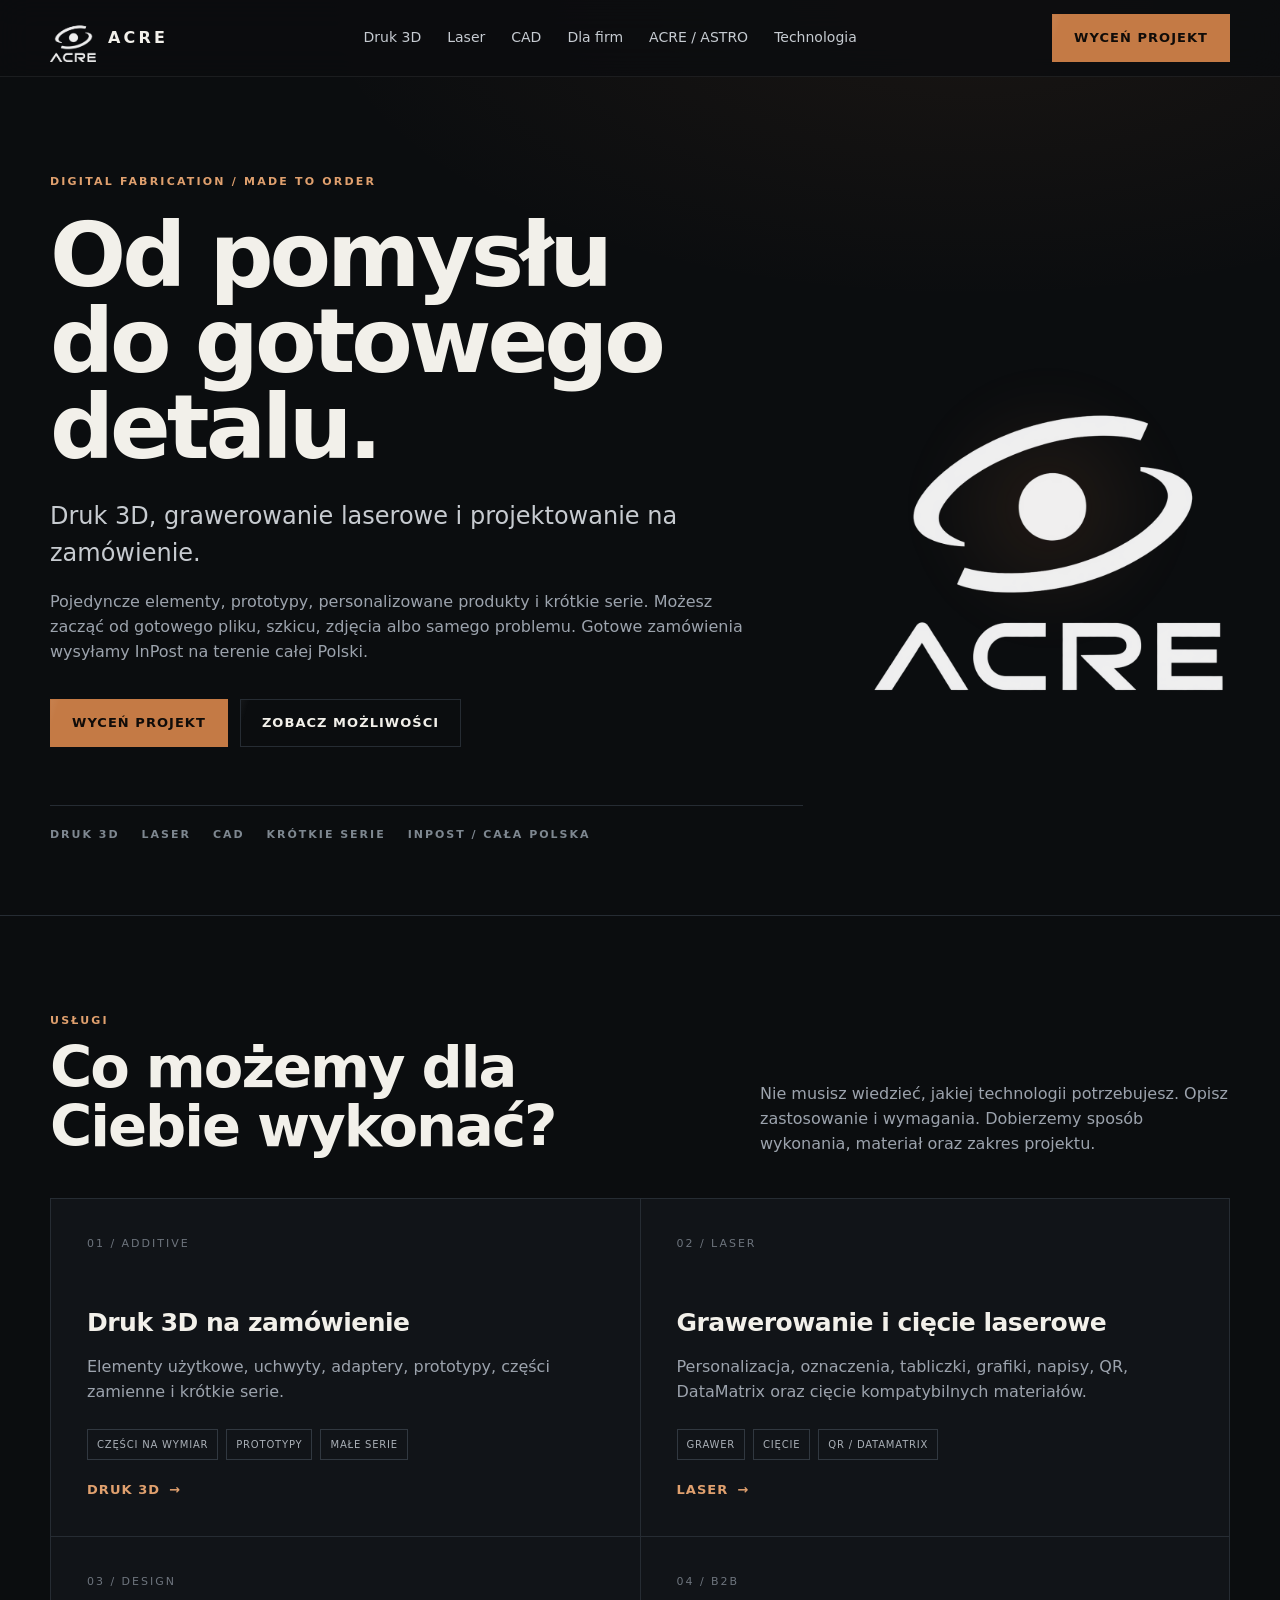
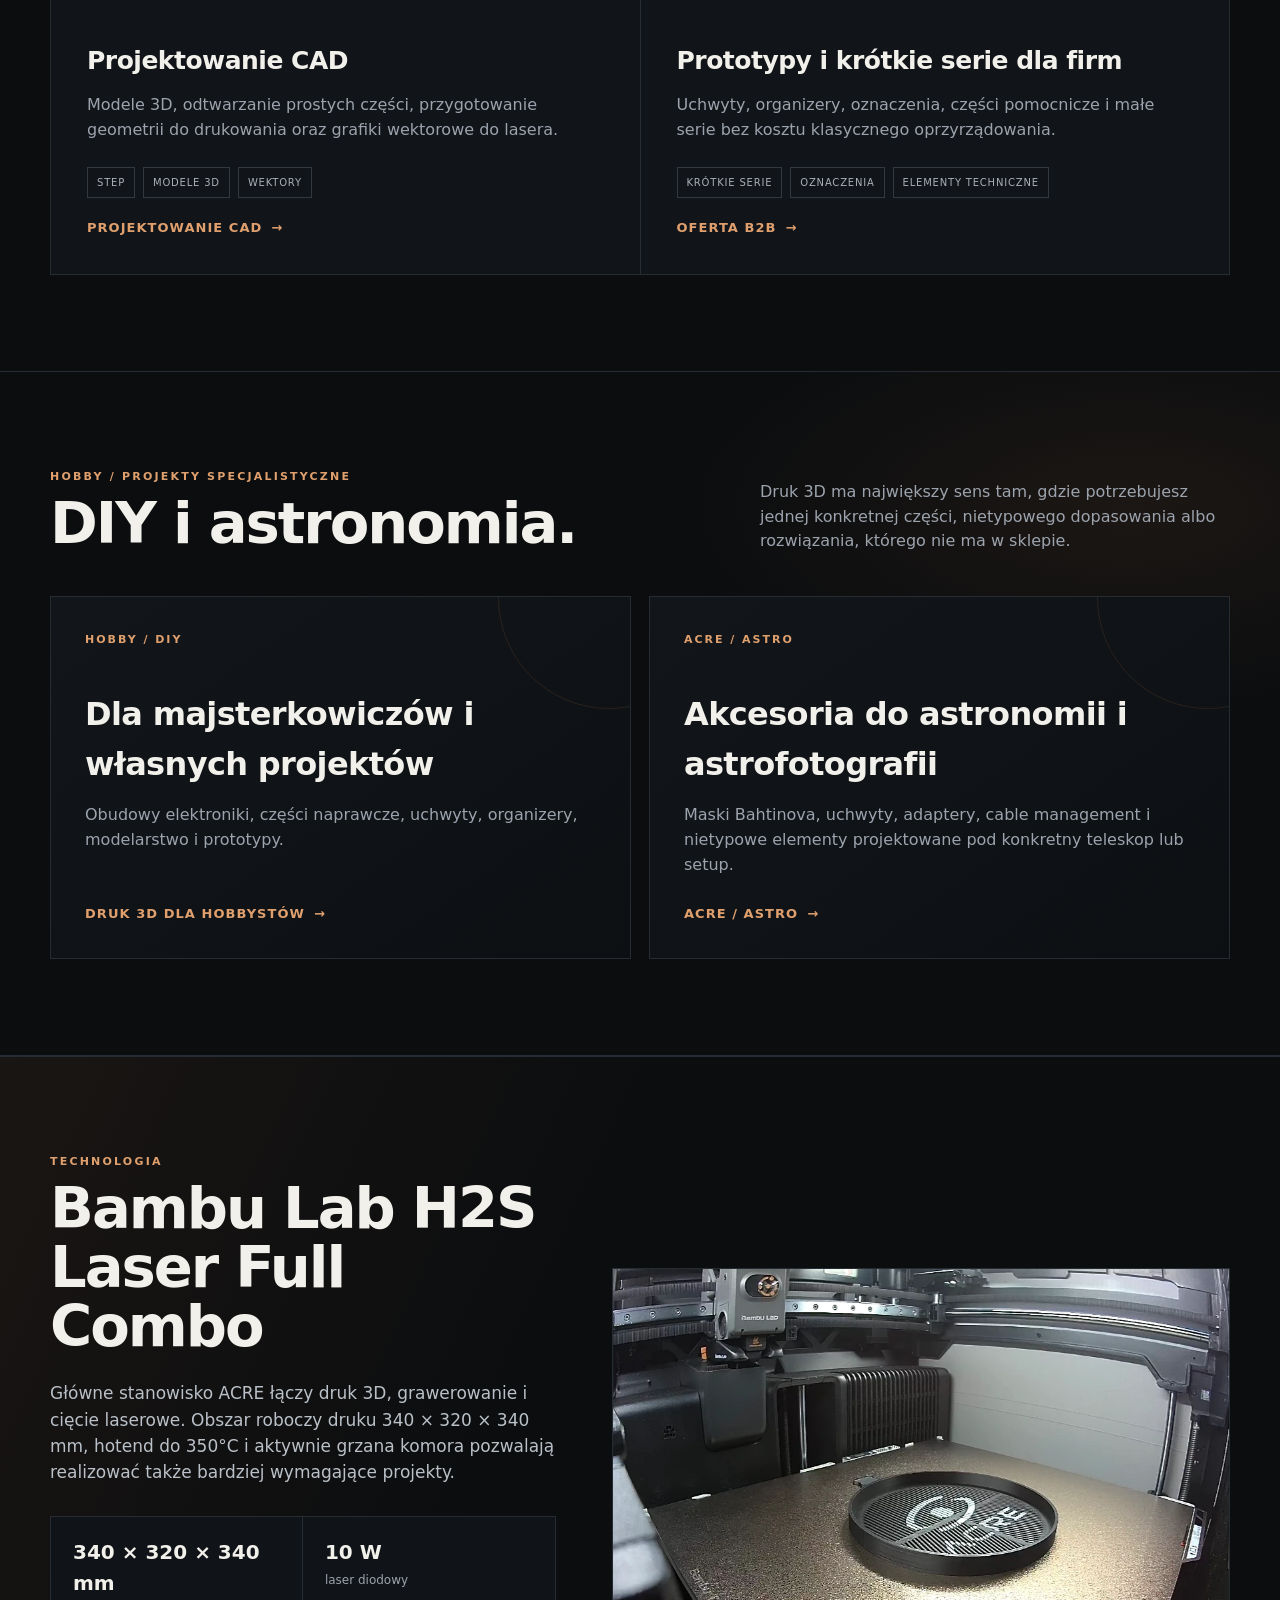
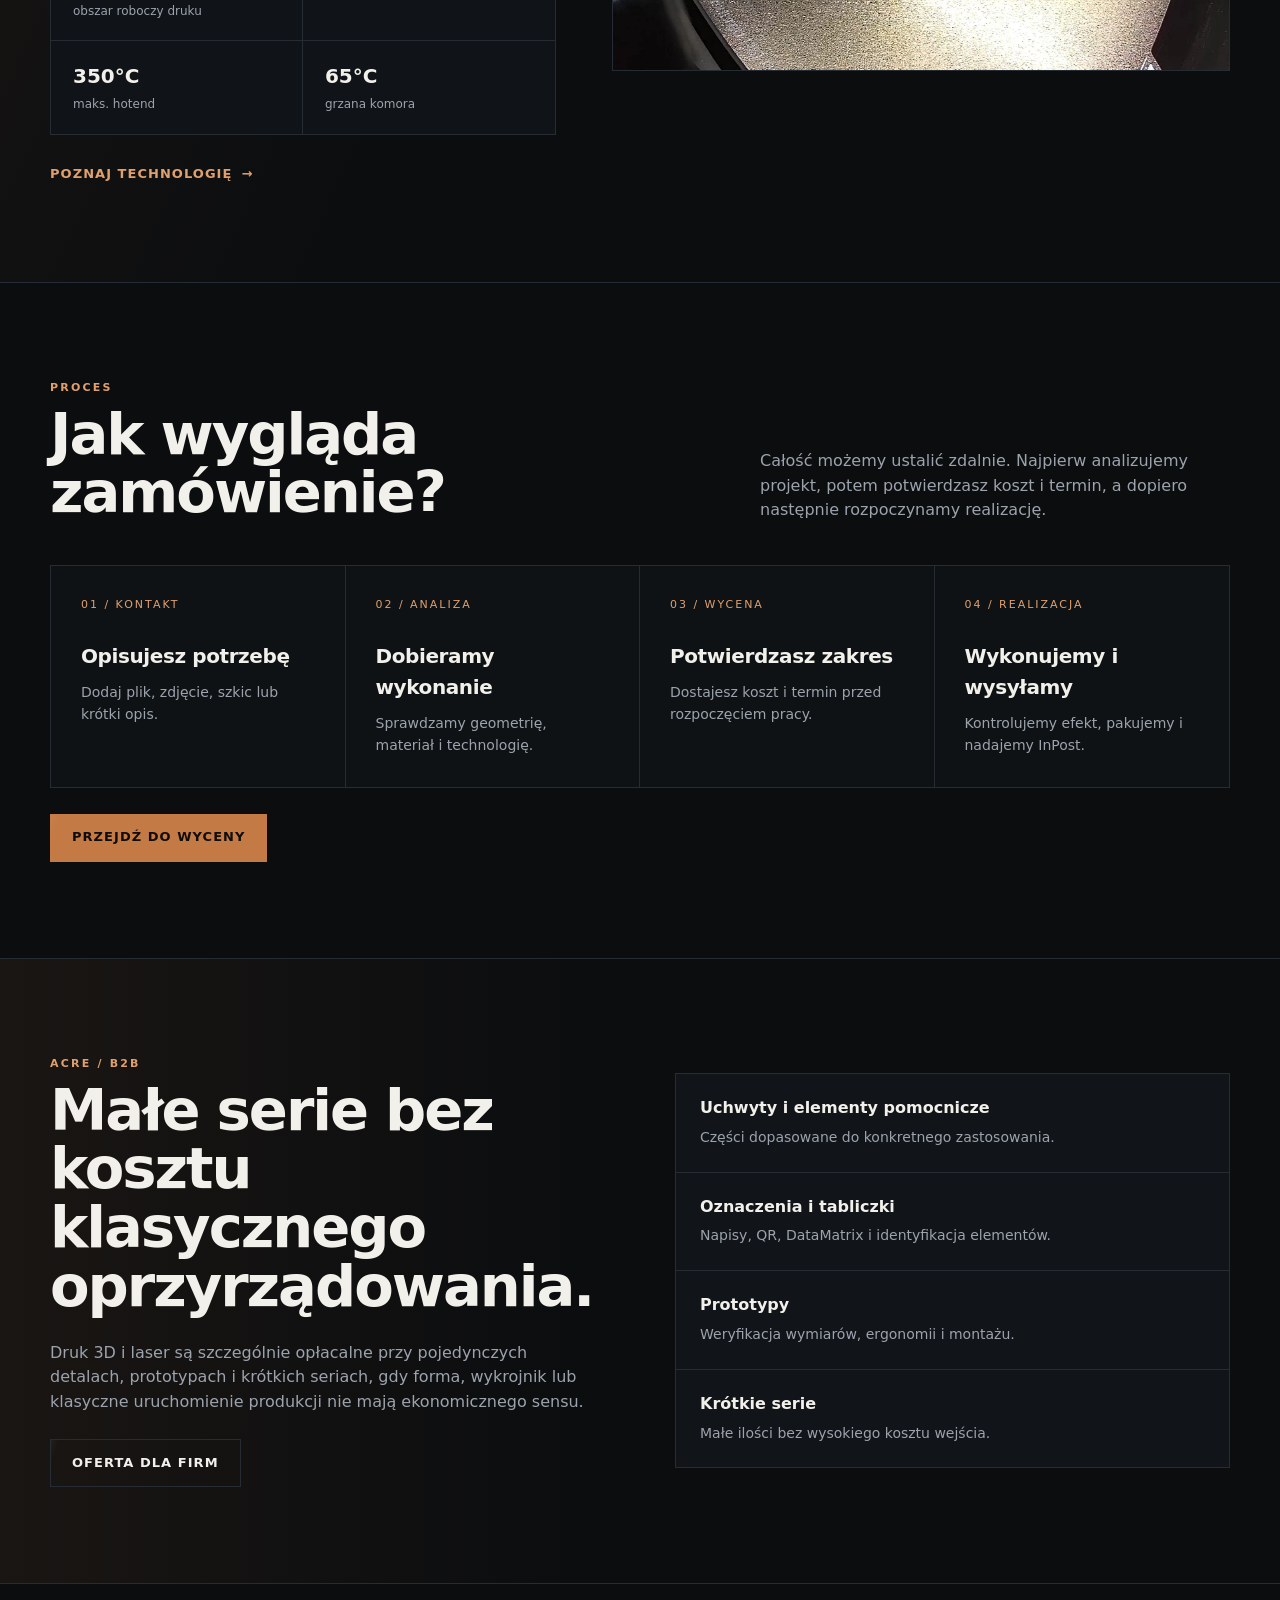
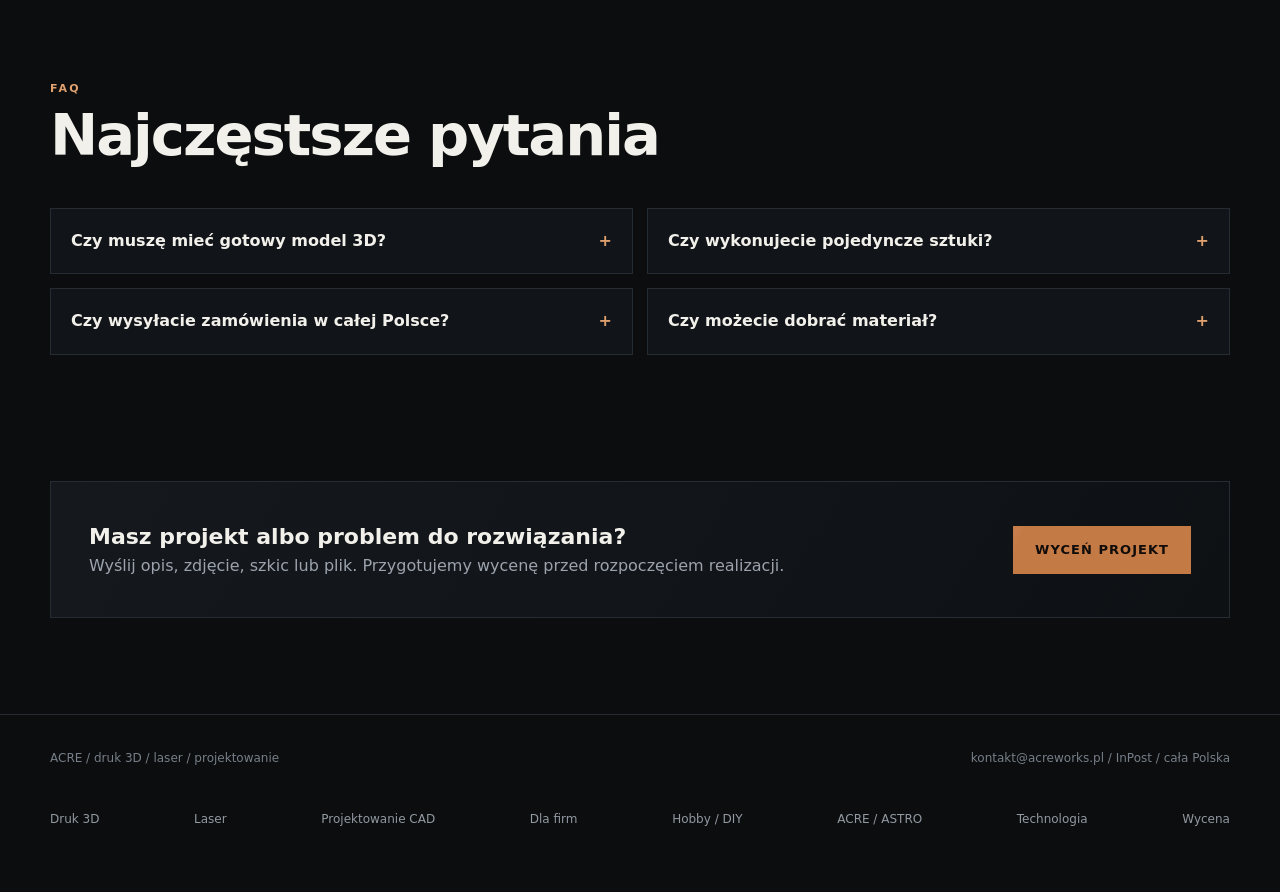
==== commit d4b654e5: "Optimize homepage SEO and internal linking" ====
--- a/index.html
+++ b/index.html
@@ -3,54 +3,84 @@
 <head>
   <meta charset="utf-8">
   <meta name="viewport" content="width=device-width, initial-scale=1">
-  <title>ACRE | druk 3D i grawerowanie laserowe na zamówienie</title>
-  <meta name="description" content="Druk 3D na zamówienie, grawerowanie i cięcie laserowe, projektowanie CAD, projekty hobby, akcesoria astro i krótkie serie. Wysyłka InPost w całej Polsce.">
-  <meta name="robots" content="index,follow,max-image-preview:large">
+  <title>Druk 3D i grawerowanie laserowe na zamówienie | ACRE</title>
+  <meta name="description" content="Druk 3D na zamówienie, grawerowanie i cięcie laserowe, projektowanie CAD, prototypy i krótkie serie. Obsługa zdalna i wysyłka InPost w całej Polsce.">
+  <meta name="robots" content="index,follow,max-image-preview:large,max-snippet:-1,max-video-preview:-1">
   <meta name="theme-color" content="#0b0d0f">
   <link rel="canonical" href="https://acreworks.pl/">
   <meta property="og:type" content="website">
+  <meta property="og:locale" content="pl_PL">
   <meta property="og:site_name" content="ACRE">
   <meta property="og:url" content="https://acreworks.pl/">
-  <meta property="og:title" content="ACRE | druk 3D, laser i projektowanie na zamówienie">
-  <meta property="og:description" content="Druk 3D, grawerowanie laserowe, projektowanie CAD i krótkie serie z wysyłką InPost w całej Polsce.">
+  <meta property="og:title" content="Druk 3D i grawerowanie laserowe na zamówienie | ACRE">
+  <meta property="og:description" content="Druk 3D, laser, projektowanie CAD i krótkie serie. Realizacja z wysyłką InPost w całej Polsce.">
   <meta property="og:image" content="https://acreworks.pl/assets/images/h2s-acre-print-01.webp">
+  <meta property="og:image:alt" content="Wydruk 3D ACRE wykonywany na Bambu Lab H2S">
+  <meta property="og:image:width" content="965">
+  <meta property="og:image:height" content="600">
   <meta name="twitter:card" content="summary_large_image">
-  <meta name="twitter:title" content="ACRE | druk 3D, laser i projektowanie na zamówienie">
-  <meta name="twitter:description" content="Druk 3D, grawerowanie laserowe, projektowanie CAD i krótkie serie z wysyłką InPost w całej Polsce.">
+  <meta name="twitter:title" content="Druk 3D i grawerowanie laserowe na zamówienie | ACRE">
+  <meta name="twitter:description" content="Druk 3D, laser, CAD i krótkie serie z wysyłką InPost w całej Polsce.">
   <meta name="twitter:image" content="https://acreworks.pl/assets/images/h2s-acre-print-01.webp">
   <link rel="icon" type="image/png" href="assets/acre-logo.png">
   <link rel="apple-touch-icon" href="assets/acre-logo.png">
-  <link rel="stylesheet" href="assets/styles.css?v=4">
+  <link rel="stylesheet" href="assets/styles.css?v=7">
+  <link rel="stylesheet" href="assets/seo.css?v=1">
   <script type="application/ld+json">
   {
     "@context":"https://schema.org",
-    "@type":"ProfessionalService",
-    "name":"ACRE",
-    "url":"https://acreworks.pl/",
-    "image":"https://acreworks.pl/assets/images/h2s-acre-print-01.webp",
-    "email":"kontakt@acreworks.pl",
-    "description":"Druk 3D na zamówienie, grawerowanie i cięcie laserowe, projektowanie CAD oraz krótkie serie z wysyłką na terenie całej Polski.",
-    "areaServed":{"@type":"Country","name":"Polska"},
-    "knowsAbout":["druk 3D","grawerowanie laserowe","cięcie laserowe","projektowanie CAD","prototypowanie","krótkie serie","projekty DIY","akcesoria astronomiczne","astrofotografia"]
+    "@graph":[
+      {
+        "@type":"Organization",
+        "@id":"https://acreworks.pl/#organization",
+        "name":"ACRE",
+        "alternateName":"ACRE Works",
+        "url":"https://acreworks.pl/",
+        "logo":{"@type":"ImageObject","url":"https://acreworks.pl/assets/acre-logo.png"},
+        "image":"https://acreworks.pl/assets/images/h2s-acre-print-01.webp",
+        "email":"kontakt@acreworks.pl",
+        "areaServed":{"@type":"Country","name":"Polska"},
+        "contactPoint":{"@type":"ContactPoint","contactType":"customer service","email":"kontakt@acreworks.pl","availableLanguage":"pl"},
+        "knowsAbout":["druk 3D","grawerowanie laserowe","cięcie laserowe","projektowanie CAD","prototypowanie","krótkie serie","projekty DIY","akcesoria astronomiczne","astrofotografia"]
+      },
+      {
+        "@type":"WebSite",
+        "@id":"https://acreworks.pl/#website",
+        "url":"https://acreworks.pl/",
+        "name":"ACRE",
+        "alternateName":"ACRE Works",
+        "inLanguage":"pl-PL",
+        "publisher":{"@id":"https://acreworks.pl/#organization"}
+      },
+      {
+        "@type":"WebPage",
+        "@id":"https://acreworks.pl/#webpage",
+        "url":"https://acreworks.pl/",
+        "name":"Druk 3D i grawerowanie laserowe na zamówienie | ACRE",
+        "description":"Druk 3D, grawerowanie i cięcie laserowe, projektowanie CAD, prototypy i krótkie serie z wysyłką na terenie całej Polski.",
+        "inLanguage":"pl-PL",
+        "isPartOf":{"@id":"https://acreworks.pl/#website"},
+        "about":{"@id":"https://acreworks.pl/#organization"},
+        "primaryImageOfPage":{"@type":"ImageObject","url":"https://acreworks.pl/assets/images/h2s-acre-print-01.webp"}
+      }
+    ]
   }
   </script>
 </head>
 <body>
 <header class="site-header">
-  <div class="wrap">
-    <nav aria-label="Główna nawigacja">
-      <a class="brand" href="index.html" aria-label="ACRE strona główna"><span class="logo-frame"><img src="assets/acre-logo.png" alt="" width="1254" height="1254"></span><span>ACRE</span></a>
-      <div class="navlinks">
-        <a href="#uslugi">Usługi</a>
-        <a href="druk-3d-na-zamowienie.html">Druk 3D</a>
-        <a href="#hobby-astro">Hobby / Astro</a>
-        <a href="technologia.html">Technologia</a>
-        <a href="#firmy">Dla firm</a>
-        <a href="mailto:kontakt@acreworks.pl">Kontakt</a>
-      </div>
-      <div class="nav-actions"><a class="btn primary desktop-cta" href="wycena.html">Wyceń projekt</a><button class="menu-toggle" type="button" aria-label="Otwórz menu" aria-expanded="false"><span></span><span></span></button></div>
-    </nav>
-  </div>
+  <div class="wrap"><nav aria-label="Główna nawigacja">
+    <a class="brand" href="index.html" aria-label="ACRE strona główna"><span class="logo-frame"><img src="assets/acre-logo.png" alt="" width="1254" height="1254"></span><span>ACRE</span></a>
+    <div class="navlinks">
+      <a href="druk-3d-na-zamowienie.html">Druk 3D</a>
+      <a href="grawerowanie-ciecie-laserowe.html">Laser</a>
+      <a href="projektowanie-cad.html">CAD</a>
+      <a href="dla-firm.html">Dla firm</a>
+      <a href="akcesoria-astronomiczne.html">ACRE / ASTRO</a>
+      <a href="technologia.html">Technologia</a>
+    </div>
+    <div class="nav-actions"><a class="btn primary desktop-cta" href="wycena.html">Wyceń projekt</a><button class="menu-toggle" type="button" aria-label="Otwórz menu" aria-expanded="false"><span></span><span></span></button></div>
+  </nav></div>
 </header>
 
 <main>
@@ -60,9 +90,9 @@
         <div class="eyebrow">Digital fabrication / made to order</div>
         <h1>Od pomysłu<br>do gotowego detalu.</h1>
         <p class="lead">Druk 3D, grawerowanie laserowe i projektowanie na zamówienie.</p>
-        <p class="sublead">Pojedyncze elementy, prototypy, personalizowane produkty i krótkie serie. Od gotowego pliku po wykonanie od podstaw. Gotowe zamówienia wysyłamy InPost na terenie całej Polski.</p>
+        <p class="sublead">Pojedyncze elementy, prototypy, personalizowane produkty i krótkie serie. Możesz zacząć od gotowego pliku, szkicu, zdjęcia albo samego problemu. Gotowe zamówienia wysyłamy InPost na terenie całej Polski.</p>
         <div class="actions"><a class="btn primary" href="wycena.html">Wyceń projekt</a><a class="btn ghost" href="#uslugi">Zobacz możliwości</a></div>
-        <div class="techline"><span>DRUK 3D</span><span>LASER</span><span>PROJEKTOWANIE</span><span>KRÓTKIE SERIE</span><span>WYSYŁKA INPOST / CAŁA POLSKA</span></div>
+        <div class="techline"><span>DRUK 3D</span><span>LASER</span><span>CAD</span><span>KRÓTKIE SERIE</span><span>INPOST / CAŁA POLSKA</span></div>
       </div>
       <div class="hero-logo logo-frame reveal visible"><img src="assets/acre-logo.png" alt="Logo ACRE" width="1254" height="1254"></div>
     </div>
@@ -70,56 +100,56 @@
 
   <section id="uslugi">
     <div class="wrap">
-      <div class="section-head reveal"><div><div class="kicker">Możliwości</div><h2>Co możemy dla Ciebie wykonać?</h2></div><p class="section-copy">Nie musisz wiedzieć, jakiej technologii potrzebujesz. Opisz problem, podaj wymiary albo prześlij plik. Dobierzemy sposób wykonania i wyślemy gotowe zamówienie w dowolne miejsce w Polsce.</p></div>
+      <div class="section-head reveal"><div><div class="kicker">Usługi</div><h2>Co możemy dla Ciebie wykonać?</h2></div><p class="section-copy">Nie musisz wiedzieć, jakiej technologii potrzebujesz. Opisz zastosowanie i wymagania. Dobierzemy sposób wykonania, materiał oraz zakres projektu.</p></div>
       <div class="cards reveal">
-        <article class="card"><div class="num">01 / ADDITIVE</div><h3>Druk 3D na zamówienie</h3><p>Elementy użytkowe, uchwyty, adaptery, prototypy i krótkie serie. Możemy wykonać gotowy model albo pomóc dopracować projekt do drukowania.</p><div class="chips"><span class="chip">części na wymiar</span><span class="chip">prototypy</span><span class="chip">małe serie</span></div><a class="text-link" href="druk-3d-na-zamowienie.html" style="margin-top:20px">Więcej o druku 3D <span aria-hidden="true">→</span></a></article>
-        <article class="card"><div class="num">02 / LASER</div><h3>Grawerowanie i cięcie laserowe</h3><p>Personalizacja, oznaczenia, tabliczki, grafiki, napisy, QR i DataMatrix. Obróbka drewna, sklejki i wybranych powierzchni metalowych.</p><div class="chips"><span class="chip">grawer</span><span class="chip">cięcie</span><span class="chip">qr / datamatrix</span></div></article>
-        <article class="card"><div class="num">03 / DESIGN</div><h3>Projektowanie CAD i przygotowanie plików</h3><p>Nie masz modelu? Wystarczy szkic, zdjęcie, uszkodzony element albo zestaw wymiarów. Przygotujemy model 3D lub grafikę wektorową do wykonania.</p><div class="chips"><span class="chip">cad</span><span class="chip">modele 3d</span><span class="chip">wektory</span></div></article>
-        <article class="card"><div class="num">04 / B2B</div><h3>Prototypy i krótkie serie dla firm</h3><p>Oznaczenia, uchwyty, organizery, prototypy i niewielkie serie elementów. Rozwiązanie tam, gdzie klasyczna produkcja pojedynczych sztuk nie ma ekonomicznego sensu.</p><div class="chips"><span class="chip">krótkie serie</span><span class="chip">oznaczenia</span><span class="chip">elementy techniczne</span></div></article>
+        <article class="card"><div class="num">01 / ADDITIVE</div><h3>Druk 3D na zamówienie</h3><p>Elementy użytkowe, uchwyty, adaptery, prototypy, części zamienne i krótkie serie.</p><div class="chips"><span class="chip">części na wymiar</span><span class="chip">prototypy</span><span class="chip">małe serie</span></div><a class="text-link" href="druk-3d-na-zamowienie.html" style="margin-top:20px">Druk 3D <span aria-hidden="true">→</span></a></article>
+        <article class="card"><div class="num">02 / LASER</div><h3>Grawerowanie i cięcie laserowe</h3><p>Personalizacja, oznaczenia, tabliczki, grafiki, napisy, QR, DataMatrix oraz cięcie kompatybilnych materiałów.</p><div class="chips"><span class="chip">grawer</span><span class="chip">cięcie</span><span class="chip">QR / DataMatrix</span></div><a class="text-link" href="grawerowanie-ciecie-laserowe.html" style="margin-top:20px">Laser <span aria-hidden="true">→</span></a></article>
+        <article class="card"><div class="num">03 / DESIGN</div><h3>Projektowanie CAD</h3><p>Modele 3D, odtwarzanie prostych części, przygotowanie geometrii do drukowania oraz grafiki wektorowe do lasera.</p><div class="chips"><span class="chip">STEP</span><span class="chip">modele 3D</span><span class="chip">wektory</span></div><a class="text-link" href="projektowanie-cad.html" style="margin-top:20px">Projektowanie CAD <span aria-hidden="true">→</span></a></article>
+        <article class="card"><div class="num">04 / B2B</div><h3>Prototypy i krótkie serie dla firm</h3><p>Uchwyty, organizery, oznaczenia, części pomocnicze i małe serie bez kosztu klasycznego oprzyrządowania.</p><div class="chips"><span class="chip">krótkie serie</span><span class="chip">oznaczenia</span><span class="chip">elementy techniczne</span></div><a class="text-link" href="dla-firm.html" style="margin-top:20px">Oferta B2B <span aria-hidden="true">→</span></a></article>
       </div>
     </div>
   </section>
 
   <section class="passion-section" id="hobby-astro">
     <div class="wrap">
-      <div class="section-head reveal"><div><div class="kicker">Po godzinach też powstają dobre projekty</div><h2>Hobby, DIY i astronomia.</h2></div><p class="section-copy">Nie wszystko musi być częścią przemysłową. Druk 3D świetnie sprawdza się przy własnych projektach, naprawach i bardzo niszowych akcesoriach.</p></div>
+      <div class="section-head reveal"><div><div class="kicker">Hobby / projekty specjalistyczne</div><h2>DIY i astronomia.</h2></div><p class="section-copy">Druk 3D ma największy sens tam, gdzie potrzebujesz jednej konkretnej części, nietypowego dopasowania albo rozwiązania, którego nie ma w sklepie.</p></div>
       <div class="passion-grid reveal">
-        <article class="passion-card"><div class="label">Hobby / DIY</div><h3>Dla majsterkowiczów i własnych projektów</h3><p>Uchwyty, obudowy elektroniki, adaptery, części naprawcze, organizery, modelarstwo i prototypy. Możesz przyjść z gotowym plikiem albo samym pomysłem.</p><a class="text-link" href="druk-3d-dla-hobbystow.html">Zobacz możliwości hobby <span aria-hidden="true">→</span></a></article>
-        <article class="passion-card"><div class="label">ACRE / ASTRO</div><h3>Akcesoria do astronomii i astrofotografii</h3><p>Maski Bahtinova, uchwyty, adaptery, cable management, mocowania elektroniki i nietypowe elementy projektowane pod konkretny teleskop lub setup.</p><a class="text-link" href="akcesoria-astronomiczne.html">Wejdź do ACRE / ASTRO <span aria-hidden="true">→</span></a></article>
+        <article class="passion-card"><div class="label">Hobby / DIY</div><h3>Dla majsterkowiczów i własnych projektów</h3><p>Obudowy elektroniki, części naprawcze, uchwyty, organizery, modelarstwo i prototypy.</p><a class="text-link" href="druk-3d-dla-hobbystow.html">Druk 3D dla hobbystów <span aria-hidden="true">→</span></a></article>
+        <article class="passion-card"><div class="label">ACRE / ASTRO</div><h3>Akcesoria do astronomii i astrofotografii</h3><p>Maski Bahtinova, uchwyty, adaptery, cable management i nietypowe elementy projektowane pod konkretny teleskop lub setup.</p><a class="text-link" href="akcesoria-astronomiczne.html">ACRE / ASTRO <span aria-hidden="true">→</span></a></article>
       </div>
     </div>
   </section>
 
   <section class="equipment-section" id="technologia">
     <div class="wrap equipment-grid">
-      <div class="equipment-copy reveal"><div class="kicker">Na czym pracujemy</div><h2>Bambu Lab H2S Laser Full Combo</h2><p class="equipment-lead">Jedna platforma do dużych wydruków 3D, precyzyjnego grawerowania laserowego i cięcia. Dzięki temu możemy prowadzić projekt od modelu cyfrowego do gotowego elementu bez przerzucania pracy między przypadkowymi podwykonawcami.</p><div class="spec-grid"><div><strong>340 × 320 × 340 mm</strong><span>obszar roboczy druku 3D</span></div><div><strong>10 W</strong><span>moduł lasera diodowego</span></div><div><strong>350°C</strong><span>maksymalna temperatura hotendu</span></div><div><strong>65°C</strong><span>aktywnie grzana komora</span></div></div><a class="text-link" href="technologia.html">Poznaj naszą technologię <span aria-hidden="true">→</span></a></div>
-      <figure class="equipment-media reveal"><img src="assets/images/h2s-acre-print-01.webp" alt="Druk 3D elementu ACRE na drukarce Bambu Lab H2S" loading="lazy" width="965" height="600"></figure>
+      <div class="equipment-copy reveal"><div class="kicker">Technologia</div><h2>Bambu Lab H2S Laser Full Combo</h2><p class="equipment-lead">Główne stanowisko ACRE łączy druk 3D, grawerowanie i cięcie laserowe. Obszar roboczy druku 340 × 320 × 340 mm, hotend do 350°C i aktywnie grzana komora pozwalają realizować także bardziej wymagające projekty.</p><div class="spec-grid"><div><strong>340 × 320 × 340 mm</strong><span>obszar roboczy druku</span></div><div><strong>10 W</strong><span>laser diodowy</span></div><div><strong>350°C</strong><span>maks. hotend</span></div><div><strong>65°C</strong><span>grzana komora</span></div></div><a class="text-link" href="technologia.html">Poznaj technologię <span aria-hidden="true">→</span></a></div>
+      <figure class="equipment-media reveal"><img src="assets/images/h2s-acre-print-01.webp" alt="Wydruk 3D ACRE na drukarce Bambu Lab H2S" loading="lazy" width="965" height="600"></figure>
     </div>
   </section>
 
   <section id="proces">
     <div class="wrap">
-      <div class="section-head reveal"><div><div class="kicker">Proces</div><h2>Jak wygląda zamówienie?</h2></div><p class="section-copy">Całość możemy załatwić zdalnie. Możesz zacząć od gotowego pliku albo od samego pomysłu. Najpierw ustalamy wymagania, potem technologię, koszt i termin.</p></div>
-      <div class="process-grid reveal"><article class="step"><div class="step-no">01 / KONTAKT</div><h3>Opisujesz potrzebę</h3><p>Wypełnij krótką wycenę i dodaj plik, zdjęcie albo opis.</p></article><article class="step"><div class="step-no">02 / ANALIZA</div><h3>Dobieramy wykonanie</h3><p>Sprawdzamy geometrię, materiał, technologię i ewentualne poprawki projektu.</p></article><article class="step"><div class="step-no">03 / WYCENA</div><h3>Potwierdzasz zakres</h3><p>Dostajesz jasną wycenę i termin przed rozpoczęciem pracy.</p></article><article class="step"><div class="step-no">04 / REALIZACJA</div><h3>Wykonujemy i wysyłamy</h3><p>Produkujemy, kontrolujemy efekt, pakujemy zamówienie i nadajemy je InPost.</p></article></div>
+      <div class="section-head reveal"><div><div class="kicker">Proces</div><h2>Jak wygląda zamówienie?</h2></div><p class="section-copy">Całość możemy ustalić zdalnie. Najpierw analizujemy projekt, potem potwierdzasz koszt i termin, a dopiero następnie rozpoczynamy realizację.</p></div>
+      <div class="process-grid reveal"><article class="step"><div class="step-no">01 / KONTAKT</div><h3>Opisujesz potrzebę</h3><p>Dodaj plik, zdjęcie, szkic lub krótki opis.</p></article><article class="step"><div class="step-no">02 / ANALIZA</div><h3>Dobieramy wykonanie</h3><p>Sprawdzamy geometrię, materiał i technologię.</p></article><article class="step"><div class="step-no">03 / WYCENA</div><h3>Potwierdzasz zakres</h3><p>Dostajesz koszt i termin przed rozpoczęciem pracy.</p></article><article class="step"><div class="step-no">04 / REALIZACJA</div><h3>Wykonujemy i wysyłamy</h3><p>Kontrolujemy efekt, pakujemy i nadajemy InPost.</p></article></div>
       <div class="actions" style="margin-top:26px"><a class="btn primary" href="wycena.html">Przejdź do wyceny</a></div>
     </div>
   </section>
 
   <section class="b2b" id="firmy">
     <div class="wrap b2b-grid">
-      <div class="reveal"><div class="kicker">ACRE / B2B</div><h2>Małe serie bez kosztu klasycznego oprzyrządowania.</h2><p class="section-copy wide">Druk 3D i laser sprawdzają się tam, gdzie potrzebujesz jednej sztuki, kilku prototypów albo krótkiej serii bez inwestowania w formy, wykrojniki czy drogie uruchomienie produkcji. Obsługujemy zlecenia wysyłkowo na terenie całej Polski.</p></div>
-      <div class="b2b-points reveal"><div class="b2b-point"><strong>Uchwyty i elementy pomocnicze</strong><span>Części dopasowane do konkretnego stanowiska lub zastosowania.</span></div><div class="b2b-point"><strong>Oznaczenia i tabliczki</strong><span>Napisy, kody QR, DataMatrix i identyfikacja elementów.</span></div><div class="b2b-point"><strong>Prototypy przed produkcją</strong><span>Szybka weryfikacja wymiarów, ergonomii i montażu.</span></div><div class="b2b-point"><strong>Krótkie serie</strong><span>Produkcja małych ilości bez niepotrzebnego kosztu wejścia.</span></div></div>
+      <div class="reveal"><div class="kicker">ACRE / B2B</div><h2>Małe serie bez kosztu klasycznego oprzyrządowania.</h2><p class="section-copy wide">Druk 3D i laser są szczególnie opłacalne przy pojedynczych detalach, prototypach i krótkich seriach, gdy forma, wykrojnik lub klasyczne uruchomienie produkcji nie mają ekonomicznego sensu.</p><div class="actions" style="margin-top:24px"><a class="btn ghost" href="dla-firm.html">Oferta dla firm</a></div></div>
+      <div class="b2b-points reveal"><div class="b2b-point"><strong>Uchwyty i elementy pomocnicze</strong><span>Części dopasowane do konkretnego zastosowania.</span></div><div class="b2b-point"><strong>Oznaczenia i tabliczki</strong><span>Napisy, QR, DataMatrix i identyfikacja elementów.</span></div><div class="b2b-point"><strong>Prototypy</strong><span>Weryfikacja wymiarów, ergonomii i montażu.</span></div><div class="b2b-point"><strong>Krótkie serie</strong><span>Małe ilości bez wysokiego kosztu wejścia.</span></div></div>
     </div>
   </section>
 
   <section class="faq" aria-labelledby="faq-title">
-    <div class="wrap"><div class="section-head reveal"><div><div class="kicker">FAQ</div><h2 id="faq-title">Najczęstsze pytania</h2></div></div><div class="faq-grid reveal"><details><summary>Czy muszę mieć gotowy model 3D?</summary><p>Nie. Możesz przesłać gotowy plik, ale możemy też zacząć od szkicu, zdjęcia, wymiarów lub istniejącego elementu.</p></details><details><summary>Czy wykonujecie pojedyncze sztuki?</summary><p>Tak. Realizujemy pojedyncze elementy, prototypy oraz krótkie serie.</p></details><details><summary>Czy wysyłacie zamówienia w całej Polsce?</summary><p>Tak. Zlecenie możemy ustalić całkowicie zdalnie, a gotowe elementy wysyłamy InPost na terenie całej Polski.</p></details><details><summary>Czy możecie dobrać materiał?</summary><p>Tak. Materiał dobieramy do sposobu użycia, wymaganej wytrzymałości, temperatury pracy, wyglądu i budżetu.</p></details><details><summary>Czy projektujecie części dla hobbystów?</summary><p>Tak. Możemy zacząć od szkicu, zdjęcia, pomiarów albo opisu problemu. Dotyczy to także akcesoriów astronomicznych i projektów DIY.</p></details></div></div>
+    <div class="wrap"><div class="section-head reveal"><div><div class="kicker">FAQ</div><h2 id="faq-title">Najczęstsze pytania</h2></div></div><div class="faq-grid reveal"><details><summary>Czy muszę mieć gotowy model 3D?</summary><p>Nie. Możesz przesłać gotowy plik, ale możemy też zacząć od szkicu, zdjęcia, wymiarów lub istniejącego elementu.</p></details><details><summary>Czy wykonujecie pojedyncze sztuki?</summary><p>Tak. Realizujemy pojedyncze elementy, prototypy oraz krótkie serie.</p></details><details><summary>Czy wysyłacie zamówienia w całej Polsce?</summary><p>Tak. Zlecenie możemy ustalić zdalnie, a gotowe elementy wysyłamy InPost na terenie całej Polski.</p></details><details><summary>Czy możecie dobrać materiał?</summary><p>Tak. Materiał dobieramy do sposobu użycia, temperatury, wymaganej wytrzymałości, wyglądu i budżetu.</p></details></div></div>
   </section>
 
-  <section class="cta" id="wycena"><div class="wrap"><div class="note reveal"><div><strong>Masz pomysł, ale nie wiesz jak go wykonać?</strong><br><span>Opisz projekt w formularzu i dołącz plik, zdjęcie lub szkic.</span></div><a class="btn primary" href="wycena.html">Wyceń projekt</a></div></div></section>
+  <section class="cta"><div class="wrap"><div class="note reveal"><div><strong>Masz projekt albo problem do rozwiązania?</strong><br><span>Wyślij opis, zdjęcie, szkic lub plik. Przygotujemy wycenę przed rozpoczęciem realizacji.</span></div><a class="btn primary" href="wycena.html">Wyceń projekt</a></div></div></section>
 </main>
 
-<footer id="kontakt"><div class="wrap footer-grid"><span>ACRE / druk 3D / laser / projektowanie</span><span><a href="mailto:kontakt@acreworks.pl">kontakt@acreworks.pl</a> / InPost / cała Polska</span></div></footer>
-<script src="assets/app.js?v=3" defer></script>
+<footer id="kontakt"><div class="wrap"><div class="footer-grid"><span>ACRE / druk 3D / laser / projektowanie</span><span><a href="mailto:kontakt@acreworks.pl">kontakt@acreworks.pl</a> / InPost / cała Polska</span></div><nav class="footer-links" aria-label="Usługi ACRE"><a href="druk-3d-na-zamowienie.html">Druk 3D</a><a href="grawerowanie-ciecie-laserowe.html">Laser</a><a href="projektowanie-cad.html">Projektowanie CAD</a><a href="dla-firm.html">Dla firm</a><a href="druk-3d-dla-hobbystow.html">Hobby / DIY</a><a href="akcesoria-astronomiczne.html">ACRE / ASTRO</a><a href="technologia.html">Technologia</a><a href="wycena.html">Wycena</a></nav></div></footer>
+<script src="assets/app.js?v=4" defer></script>
 </body>
 </html>
--- a/assets/styles.css
+++ b/assets/styles.css
@@ -1 +1 @@
-:root{--bg:#0b0d0f;--panel:#111418;--panel2:#15191e;--text:#f2f0ea;--muted:#9ca3ad;--line:#262c33;--accent:#c47a45;--accent2:#e0a06e;--max:1180px}*{box-sizing:border-box}html{scroll-behavior:smooth}body{margin:0;background:radial-gradient(1100px 500px at 76% 0%,rgba(196,122,69,.08),transparent 60%),var(--bg);color:var(--text);font-family:Inter,ui-sans-serif,system-ui,-apple-system,BlinkMacSystemFont,"Segoe UI",sans-serif;line-height:1.55}body.menu-open{overflow:hidden}a{color:inherit;text-decoration:none}button{font:inherit}.wrap{width:min(calc(100% - 40px),var(--max));margin:auto}.site-header{position:sticky;top:0;z-index:20;border-bottom:1px solid rgba(255,255,255,.07);background:rgba(11,13,15,.82);backdrop-filter:blur(16px)}nav{height:76px;display:flex;align-items:center;justify-content:space-between;gap:28px}.brand{display:flex;align-items:center;gap:12px;font-weight:750;letter-spacing:.20em}.logo-frame{position:relative;display:block;overflow:hidden;aspect-ratio:921/962;flex-shrink:0}.logo-frame img{position:absolute;width:136.1564%;max-width:none;height:auto;left:-16.9381%;top:-5.5094%;filter:brightness(0) invert(1);opacity:.94}.brand .logo-frame{width:46px}.navlinks{display:flex;gap:26px;color:#c6cbd1;font-size:14px}.navlinks a:hover{color:#fff}.nav-actions{display:flex;align-items:center;gap:12px}.menu-toggle{display:none;width:44px;height:44px;border:1px solid var(--line);background:transparent;color:var(--text);cursor:pointer}.menu-toggle span{display:block;width:18px;height:1px;background:currentColor;margin:5px auto}.btn{display:inline-flex;align-items:center;justify-content:center;min-height:48px;padding:0 21px;border:1px solid var(--line);font-size:13px;font-weight:700;letter-spacing:.08em;text-transform:uppercase;transition:.2s ease}.btn.primary{background:var(--accent);border-color:var(--accent);color:#100c09}.btn.primary:hover{background:var(--accent2);transform:translateY(-1px)}.btn.ghost:hover{border-color:#6b737c;background:rgba(255,255,255,.03)}.hero{min-height:760px;display:grid;align-items:center;padding:96px 0 72px;border-bottom:1px solid var(--line)}.hero-grid{display:grid;grid-template-columns:1.35fr .65fr;gap:64px;align-items:center}.eyebrow,.kicker{color:var(--accent2);font-size:11px;font-weight:800;letter-spacing:.2em;text-transform:uppercase}.eyebrow{margin-bottom:22px}h1{font-size:clamp(48px,7vw,92px);line-height:.96;letter-spacing:-.045em;margin:0 0 28px;max-width:850px;font-weight:780}h2{font-size:clamp(34px,4.5vw,58px);letter-spacing:-.035em;line-height:1.02;margin:10px 0 0}h3{letter-spacing:-.02em}.lead{font-size:clamp(18px,2vw,24px);color:#c7cbd0;max-width:760px;margin:0 0 18px}.sublead{color:var(--muted);max-width:710px;margin:0 0 34px}.actions{display:flex;gap:12px;flex-wrap:wrap}.techline{margin-top:58px;padding-top:20px;border-top:1px solid var(--line);display:flex;gap:22px;flex-wrap:wrap;color:#7e8790;font-size:11px;font-weight:700;letter-spacing:.18em}.hero-logo{width:100%;max-width:350px;justify-self:center}section{padding:96px 0}.section-head{display:flex;justify-content:space-between;gap:40px;align-items:end;margin-bottom:42px}.section-copy{max-width:470px;color:var(--muted);margin:0}.section-copy.wide{max-width:650px;margin-top:24px}.cards{display:grid;grid-template-columns:repeat(2,1fr);gap:1px;background:var(--line);border:1px solid var(--line)}.card{background:var(--panel);padding:36px;min-height:280px;display:flex;flex-direction:column}.num{color:#6d747d;font-size:11px;letter-spacing:.18em;margin-bottom:52px}.card h3{font-size:25px;margin:0 0 12px}.card p{color:var(--muted);max-width:500px;margin:0 0 24px}.chips{display:flex;gap:8px;flex-wrap:wrap;margin-top:auto}.chip{border:1px solid #313840;color:#aab0b7;padding:7px 9px;font-size:10px;letter-spacing:.08em;text-transform:uppercase}.equipment-section{border-top:1px solid var(--line);border-bottom:1px solid var(--line);background:linear-gradient(115deg,rgba(196,122,69,.08),transparent 42%)}.equipment-grid{display:grid;grid-template-columns:.9fr 1.1fr;gap:56px;align-items:center}.equipment-copy h2{margin-bottom:24px}.equipment-lead{color:#b9c0c7;max-width:620px;margin:0 0 30px;font-size:17px}.spec-grid{display:grid;grid-template-columns:1fr 1fr;border:1px solid var(--line);margin:0 0 26px}.spec-grid div{padding:20px 22px;background:#101317}.spec-grid div:nth-child(odd){border-right:1px solid var(--line)}.spec-grid div:nth-child(-n+2){border-bottom:1px solid var(--line)}.spec-grid strong{display:block;font-size:20px;margin-bottom:3px}.spec-grid span{display:block;color:var(--muted);font-size:12px}.equipment-media{margin:0;border:1px solid var(--line);background:#0f1215;overflow:hidden}.equipment-media img{display:block;width:100%;height:auto;aspect-ratio:1024/667;object-fit:cover}.equipment-media figcaption{padding:11px 14px;color:#727b84;font-size:11px}.text-link{display:inline-flex;gap:9px;align-items:center;color:var(--accent2);font-size:13px;font-weight:700;letter-spacing:.08em;text-transform:uppercase}.text-link:hover span{transform:translateX(3px)}.text-link span{transition:.2s ease}.process-grid{display:grid;grid-template-columns:repeat(4,1fr);border:1px solid var(--line)}.step{padding:30px;border-right:1px solid var(--line);background:#0f1215}.step:last-child{border-right:0}.step .step-no{font-size:11px;color:var(--accent2);letter-spacing:.18em;margin-bottom:28px}.step h3{margin:0 0 10px;font-size:20px}.step p{margin:0;color:var(--muted);font-size:14px}.b2b{border-top:1px solid var(--line);border-bottom:1px solid var(--line);background:linear-gradient(90deg,rgba(196,122,69,.08),transparent 45%)}.b2b-grid{display:grid;grid-template-columns:1fr 1fr;gap:70px;align-items:center}.b2b-points{display:grid;gap:1px;background:var(--line);border:1px solid var(--line)}.b2b-point{background:var(--panel);padding:22px 24px}.b2b-point strong{display:block;margin-bottom:4px}.b2b-point span{color:var(--muted);font-size:14px}.faq-grid{display:grid;grid-template-columns:1fr 1fr;gap:14px}.faq details{border:1px solid var(--line);background:var(--panel);padding:0 20px}.faq summary{cursor:pointer;list-style:none;padding:20px 0;font-weight:700}.faq summary::-webkit-details-marker{display:none}.faq summary:after{content:"+";float:right;color:var(--accent2)}.faq details[open] summary:after{content:"−"}.faq details p{color:var(--muted);margin:0 0 20px}.cta{padding-top:30px}.note{border:1px solid var(--line);background:linear-gradient(120deg,var(--panel2),#0e1114);padding:38px;display:flex;align-items:center;justify-content:space-between;gap:30px}.note strong{font-size:22px}.note span{color:var(--muted)}footer{border-top:1px solid var(--line);padding:34px 0;color:#777f88;font-size:12px}.footer-grid{display:flex;justify-content:space-between;gap:24px;flex-wrap:wrap}.reveal{opacity:0;transform:translateY(14px);transition:opacity .55s ease,transform .55s ease}.reveal.visible{opacity:1;transform:none}.page-hero{padding:110px 0 72px;border-bottom:1px solid var(--line)}.page-hero h1{font-size:clamp(44px,6vw,78px);max-width:920px}.page-hero p{max-width:760px;color:var(--muted);font-size:18px}.tech-detail-grid{display:grid;grid-template-columns:1fr 1fr;gap:24px}.tech-detail-card{border:1px solid var(--line);background:var(--panel);padding:30px}.tech-detail-card h2{font-size:30px;margin:0 0 16px}.tech-detail-card p{color:var(--muted);margin:0}.seo-copy{max-width:860px;color:#b7bdc4}.seo-copy p{margin:0 0 18px}.passion-section{border-top:1px solid var(--line);border-bottom:1px solid var(--line);background:radial-gradient(700px 320px at 88% 20%,rgba(196,122,69,.09),transparent 65%)}.passion-grid{display:grid;grid-template-columns:1fr 1fr;gap:18px}.passion-card{position:relative;overflow:hidden;border:1px solid var(--line);background:linear-gradient(145deg,#12161a,#0d1013);padding:34px;min-height:330px;display:flex;flex-direction:column}.passion-card:before{content:"";position:absolute;width:220px;height:220px;border:1px solid rgba(196,122,69,.15);border-radius:50%;right:-90px;top:-110px}.passion-card .label{font-size:11px;color:var(--accent2);letter-spacing:.18em;text-transform:uppercase;font-weight:800;margin-bottom:42px}.passion-card h3{font-size:32px;margin:0 0 14px}.passion-card p{color:var(--muted);max-width:520px;margin:0 0 26px}.passion-card .text-link{margin-top:auto}.feature-list{display:grid;grid-template-columns:repeat(3,1fr);gap:1px;background:var(--line);border:1px solid var(--line)}.feature-item{background:var(--panel);padding:26px}.feature-item strong{display:block;font-size:17px;margin-bottom:7px}.feature-item span{display:block;color:var(--muted);font-size:13px}.astro-callout{border:1px solid var(--line);background:linear-gradient(120deg,rgba(196,122,69,.10),#0d1013 55%);padding:32px}.astro-callout strong{font-size:24px;display:block;margin-bottom:9px}.astro-callout p{color:var(--muted);margin:0 0 20px}.safety-note{border-left:2px solid var(--accent);padding:14px 0 14px 18px;color:var(--muted);font-size:13px;margin-top:28px}@media(max-width:900px){.navlinks{display:none}.menu-toggle{display:block}.desktop-cta{display:none}.navlinks.open{position:fixed;display:flex;flex-direction:column;top:76px;left:0;right:0;padding:26px 20px 34px;background:rgba(11,13,15,.98);border-bottom:1px solid var(--line);font-size:18px}.hero{min-height:auto}.hero-grid,.equipment-grid{grid-template-columns:1fr}.hero-logo{display:none}.cards,.b2b-grid,.faq-grid,.tech-detail-grid,.passion-grid{grid-template-columns:1fr}.process-grid{grid-template-columns:1fr 1fr}.feature-list{grid-template-columns:1fr 1fr}.step:nth-child(2){border-right:0}.step:nth-child(-n+2){border-bottom:1px solid var(--line)}.section-head{display:block}.section-copy{margin-top:20px}.equipment-media{order:-1}}@media(max-width:560px){.wrap{width:min(calc(100% - 28px),var(--max))}nav{height:68px}.brand .logo-frame{width:38px}.hero{padding:72px 0 56px}section{padding:72px 0}.process-grid,.feature-list{grid-template-columns:1fr}.step{border-right:0;border-bottom:1px solid var(--line)!important}.step:last-child{border-bottom:0!important}.card,.tech-detail-card,.passion-card{padding:26px}.num{margin-bottom:36px}.note{align-items:flex-start;flex-direction:column;padding:28px}.spec-grid{grid-template-columns:1fr}.spec-grid div{border-right:0!important;border-bottom:1px solid var(--line)!important}.spec-grid div:last-child{border-bottom:0!important}}+:root{--bg:#0b0d0f;--panel:#111418;--panel2:#15191e;--text:#f2f0ea;--muted:#9ca3ad;--line:#262c33;--accent:#c47a45;--accent2:#e0a06e;--max:1180px}*{box-sizing:border-box}html{scroll-behavior:smooth}body{margin:0;background:radial-gradient(1100px 500px at 76% 0%,rgba(196,122,69,.08),transparent 60%),var(--bg);color:var(--text);font-family:Inter,ui-sans-serif,system-ui,-apple-system,BlinkMacSystemFont,"Segoe UI",sans-serif;line-height:1.55}body.menu-open{overflow:hidden}a{color:inherit;text-decoration:none}button{font:inherit}.wrap{width:min(calc(100% - 40px),var(--max));margin:auto}.site-header{position:sticky;top:0;z-index:20;border-bottom:1px solid rgba(255,255,255,.07);background:rgba(11,13,15,.82);backdrop-filter:blur(16px)}nav{height:76px;display:flex;align-items:center;justify-content:space-between;gap:28px}.brand{display:flex;align-items:center;gap:12px;font-weight:750;letter-spacing:.20em}.logo-frame{position:relative;display:block;overflow:hidden;aspect-ratio:921/962;flex-shrink:0}.logo-frame img{position:absolute;width:136.1564%;max-width:none;height:auto;left:-16.9381%;top:-5.5094%;filter:brightness(0) invert(1);opacity:.94}.brand .logo-frame{width:46px}.navlinks{display:flex;gap:26px;color:#c6cbd1;font-size:14px}.navlinks a:hover{color:#fff}.nav-actions{display:flex;align-items:center;gap:12px}.menu-toggle{display:none;width:44px;height:44px;border:1px solid var(--line);background:transparent;color:var(--text);cursor:pointer}.menu-toggle span{display:block;width:18px;height:1px;background:currentColor;margin:5px auto}.btn{display:inline-flex;align-items:center;justify-content:center;min-height:48px;padding:0 21px;border:1px solid var(--line);font-size:13px;font-weight:700;letter-spacing:.08em;text-transform:uppercase;transition:.2s ease}.btn.primary{background:var(--accent);border-color:var(--accent);color:#100c09}.btn.primary:hover{background:var(--accent2);transform:translateY(-1px)}.btn.ghost:hover{border-color:#6b737c;background:rgba(255,255,255,.03)}.hero{min-height:760px;display:grid;align-items:center;padding:96px 0 72px;border-bottom:1px solid var(--line)}.hero-grid{display:grid;grid-template-columns:1.35fr .65fr;gap:64px;align-items:center}.eyebrow,.kicker{color:var(--accent2);font-size:11px;font-weight:800;letter-spacing:.2em;text-transform:uppercase}.eyebrow{margin-bottom:22px}h1{font-size:clamp(48px,7vw,92px);line-height:.96;letter-spacing:-.045em;margin:0 0 28px;max-width:850px;font-weight:780}h2{font-size:clamp(34px,4.5vw,58px);letter-spacing:-.035em;line-height:1.02;margin:10px 0 0}h3{letter-spacing:-.02em}.lead{font-size:clamp(18px,2vw,24px);color:#c7cbd0;max-width:760px;margin:0 0 18px}.sublead{color:var(--muted);max-width:710px;margin:0 0 34px}.actions{display:flex;gap:12px;flex-wrap:wrap}.techline{margin-top:58px;padding-top:20px;border-top:1px solid var(--line);display:flex;gap:22px;flex-wrap:wrap;color:#7e8790;font-size:11px;font-weight:700;letter-spacing:.18em}.hero-logo{width:100%;max-width:350px;justify-self:center}section{padding:96px 0}.section-head{display:flex;justify-content:space-between;gap:40px;align-items:end;margin-bottom:42px}.section-copy{max-width:470px;color:var(--muted);margin:0}.section-copy.wide{max-width:650px;margin-top:24px}.cards{display:grid;grid-template-columns:repeat(2,1fr);gap:1px;background:var(--line);border:1px solid var(--line)}.card{background:var(--panel);padding:36px;min-height:280px;display:flex;flex-direction:column}.num{color:#6d747d;font-size:11px;letter-spacing:.18em;margin-bottom:52px}.card h3{font-size:25px;margin:0 0 12px}.card p{color:var(--muted);max-width:500px;margin:0 0 24px}.chips{display:flex;gap:8px;flex-wrap:wrap;margin-top:auto}.chip{border:1px solid #313840;color:#aab0b7;padding:7px 9px;font-size:10px;letter-spacing:.08em;text-transform:uppercase}.equipment-section{border-top:1px solid var(--line);border-bottom:1px solid var(--line);background:linear-gradient(115deg,rgba(196,122,69,.08),transparent 42%)}.equipment-grid{display:grid;grid-template-columns:.9fr 1.1fr;gap:56px;align-items:center}.equipment-copy h2{margin-bottom:24px}.equipment-lead{color:#b9c0c7;max-width:620px;margin:0 0 30px;font-size:17px}.spec-grid{display:grid;grid-template-columns:1fr 1fr;border:1px solid var(--line);margin:0 0 26px}.spec-grid div{padding:20px 22px;background:#101317}.spec-grid div:nth-child(odd){border-right:1px solid var(--line)}.spec-grid div:nth-child(-n+2){border-bottom:1px solid var(--line)}.spec-grid strong{display:block;font-size:20px;margin-bottom:3px}.spec-grid span{display:block;color:var(--muted);font-size:12px}.equipment-media{margin:0;border:1px solid var(--line);background:#0f1215;overflow:hidden}.equipment-media img{display:block;width:100%;height:auto;aspect-ratio:1024/667;object-fit:cover}.equipment-media figcaption{padding:11px 14px;color:#727b84;font-size:11px}.text-link{display:inline-flex;gap:9px;align-items:center;color:var(--accent2);font-size:13px;font-weight:700;letter-spacing:.08em;text-transform:uppercase}.text-link:hover span{transform:translateX(3px)}.text-link span{transition:.2s ease}.process-grid{display:grid;grid-template-columns:repeat(4,1fr);border:1px solid var(--line)}.step{padding:30px;border-right:1px solid var(--line);background:#0f1215}.step:last-child{border-right:0}.step .step-no{font-size:11px;color:var(--accent2);letter-spacing:.18em;margin-bottom:28px}.step h3{margin:0 0 10px;font-size:20px}.step p{margin:0;color:var(--muted);font-size:14px}.b2b{border-top:1px solid var(--line);border-bottom:1px solid var(--line);background:linear-gradient(90deg,rgba(196,122,69,.08),transparent 45%)}.b2b-grid{display:grid;grid-template-columns:1fr 1fr;gap:70px;align-items:center}.b2b-points{display:grid;gap:1px;background:var(--line);border:1px solid var(--line)}.b2b-point{background:var(--panel);padding:22px 24px}.b2b-point strong{display:block;margin-bottom:4px}.b2b-point span{color:var(--muted);font-size:14px}.faq-grid{display:grid;grid-template-columns:1fr 1fr;gap:14px}.faq details{border:1px solid var(--line);background:var(--panel);padding:0 20px}.faq summary{cursor:pointer;list-style:none;padding:20px 0;font-weight:700}.faq summary::-webkit-details-marker{display:none}.faq summary:after{content:"+";float:right;color:var(--accent2)}.faq details[open] summary:after{content:"−"}.faq details p{color:var(--muted);margin:0 0 20px}.cta{padding-top:30px}.note{border:1px solid var(--line);background:linear-gradient(120deg,var(--panel2),#0e1114);padding:38px;display:flex;align-items:center;justify-content:space-between;gap:30px}.note strong{font-size:22px}.note span{color:var(--muted)}footer{border-top:1px solid var(--line);padding:34px 0;color:#777f88;font-size:12px}.footer-grid{display:flex;justify-content:space-between;gap:24px;flex-wrap:wrap}.reveal{opacity:0;transform:translateY(14px);transition:opacity .55s ease,transform .55s ease}.reveal.visible{opacity:1;transform:none}.page-hero{padding:110px 0 72px;border-bottom:1px solid var(--line)}.page-hero h1{font-size:clamp(44px,6vw,78px);max-width:920px}.page-hero p{max-width:760px;color:var(--muted);font-size:18px}.tech-detail-grid{display:grid;grid-template-columns:1fr 1fr;gap:24px}.tech-detail-card{border:1px solid var(--line);background:var(--panel);padding:30px}.tech-detail-card h2{font-size:30px;margin:0 0 16px}.tech-detail-card p{color:var(--muted);margin:0}.seo-copy{max-width:860px;color:#b7bdc4}.seo-copy p{margin:0 0 18px}.passion-section{border-top:1px solid var(--line);border-bottom:1px solid var(--line);background:radial-gradient(700px 320px at 88% 20%,rgba(196,122,69,.09),transparent 65%)}.passion-grid{display:grid;grid-template-columns:1fr 1fr;gap:18px}.passion-card{position:relative;overflow:hidden;border:1px solid var(--line);background:linear-gradient(145deg,#12161a,#0d1013);padding:34px;min-height:330px;display:flex;flex-direction:column}.passion-card:before{content:"";position:absolute;width:220px;height:220px;border:1px solid rgba(196,122,69,.15);border-radius:50%;right:-90px;top:-110px}.passion-card .label{font-size:11px;color:var(--accent2);letter-spacing:.18em;text-transform:uppercase;font-weight:800;margin-bottom:42px}.passion-card h3{font-size:32px;margin:0 0 14px}.passion-card p{color:var(--muted);max-width:520px;margin:0 0 26px}.passion-card .text-link{margin-top:auto}.feature-list{display:grid;grid-template-columns:repeat(3,1fr);gap:1px;background:var(--line);border:1px solid var(--line)}.feature-item{background:var(--panel);padding:26px}.feature-item strong{display:block;font-size:17px;margin-bottom:7px}.feature-item span{display:block;color:var(--muted);font-size:13px}.astro-callout{border:1px solid var(--line);background:linear-gradient(120deg,rgba(196,122,69,.10),#0d1013 55%);padding:32px}.astro-callout strong{font-size:24px;display:block;margin-bottom:9px}.astro-callout p{color:var(--muted);margin:0 0 20px}.safety-note{border-left:2px solid var(--accent);padding:14px 0 14px 18px;color:var(--muted);font-size:13px;margin-top:28px}.technology-gallery-section{border-top:1px solid var(--line);border-bottom:1px solid var(--line);background:linear-gradient(180deg,#0e1114,#0b0d0f)}.tech-gallery{display:grid;grid-template-columns:repeat(12,1fr);gap:16px}.tech-gallery-card{position:relative;margin:0;min-height:310px;border:1px solid var(--line);overflow:hidden;background:#0e1114}.tech-gallery-card-wide{grid-column:span 7}.tech-gallery-card-tall{grid-column:span 5}.tech-gallery-card img{display:block;width:100%;height:100%;min-height:310px;object-fit:cover;transition:transform .45s ease,filter .45s ease}.tech-gallery-card:after{content:"";position:absolute;inset:0;background:linear-gradient(180deg,transparent 45%,rgba(5,7,9,.85) 100%);pointer-events:none}.tech-gallery-card:hover img{transform:scale(1.025);filter:brightness(1.05)}.tech-gallery-card figcaption{position:absolute;left:22px;right:22px;bottom:20px;z-index:2}.tech-gallery-card figcaption span{display:block;color:var(--accent2);font-size:10px;font-weight:800;letter-spacing:.18em;margin-bottom:5px}.tech-gallery-card figcaption strong{display:block;font-size:18px;line-height:1.25}.gallery-source{margin:14px 0 0;color:#68717a;font-size:11px}.gallery-source a{color:#8f98a2;text-decoration:underline;text-underline-offset:3px}@media(max-width:900px){.navlinks{display:none}.menu-toggle{display:block}.desktop-cta{display:none}.navlinks.open{position:fixed;display:flex;flex-direction:column;top:76px;left:0;right:0;padding:26px 20px 34px;background:rgba(11,13,15,.98);border-bottom:1px solid var(--line);font-size:18px}.hero{min-height:auto}.hero-grid,.equipment-grid{grid-template-columns:1fr}.hero-logo{display:none}.cards,.b2b-grid,.faq-grid,.tech-detail-grid,.passion-grid{grid-template-columns:1fr}.process-grid{grid-template-columns:1fr 1fr}.feature-list{grid-template-columns:1fr 1fr}.step:nth-child(2){border-right:0}.step:nth-child(-n+2){border-bottom:1px solid var(--line)}.section-head{display:block}.section-copy{margin-top:20px}.equipment-media{order:-1}.tech-gallery-card-wide,.tech-gallery-card-tall{grid-column:span 6}.tech-gallery-card{min-height:270px}.tech-gallery-card img{min-height:270px}}@media(max-width:560px){.wrap{width:min(calc(100% - 28px),var(--max))}nav{height:68px}.brand .logo-frame{width:38px}.hero{padding:72px 0 56px}section{padding:72px 0}.process-grid,.feature-list{grid-template-columns:1fr}.step{border-right:0;border-bottom:1px solid var(--line)!important}.step:last-child{border-bottom:0!important}.card,.tech-detail-card,.passion-card{padding:26px}.num{margin-bottom:36px}.note{align-items:flex-start;flex-direction:column;padding:28px}.spec-grid{grid-template-columns:1fr}.spec-grid div{border-right:0!important;border-bottom:1px solid var(--line)!important}.spec-grid div:last-child{border-bottom:0!important}.tech-gallery{grid-template-columns:1fr}.tech-gallery-card-wide,.tech-gallery-card-tall{grid-column:auto}.tech-gallery-card,.tech-gallery-card img{min-height:250px}.tech-gallery-card figcaption{left:16px;right:16px;bottom:15px}.tech-gallery-card figcaption strong{font-size:16px}}
--- a/assets/seo.css
+++ b/assets/seo.css
@@ -0,0 +1 @@
+.breadcrumbs{padding:22px 0 0;color:#7f8790;font-size:12px}.breadcrumbs ol{list-style:none;display:flex;gap:8px;align-items:center;flex-wrap:wrap;margin:0;padding:0}.breadcrumbs li{display:flex;gap:8px;align-items:center}.breadcrumbs li:not(:last-child)::after{content:"/";color:#4f565e}.breadcrumbs a{color:#aeb4ba}.breadcrumbs a:hover{color:var(--text)}.footer-links{display:flex;gap:14px;flex-wrap:wrap;margin-top:14px}.footer-links a{color:#9299a1}.footer-links a:hover{color:var(--text)}@media(max-width:560px){.breadcrumbs{padding-top:16px}.footer-links{gap:10px 14px}}
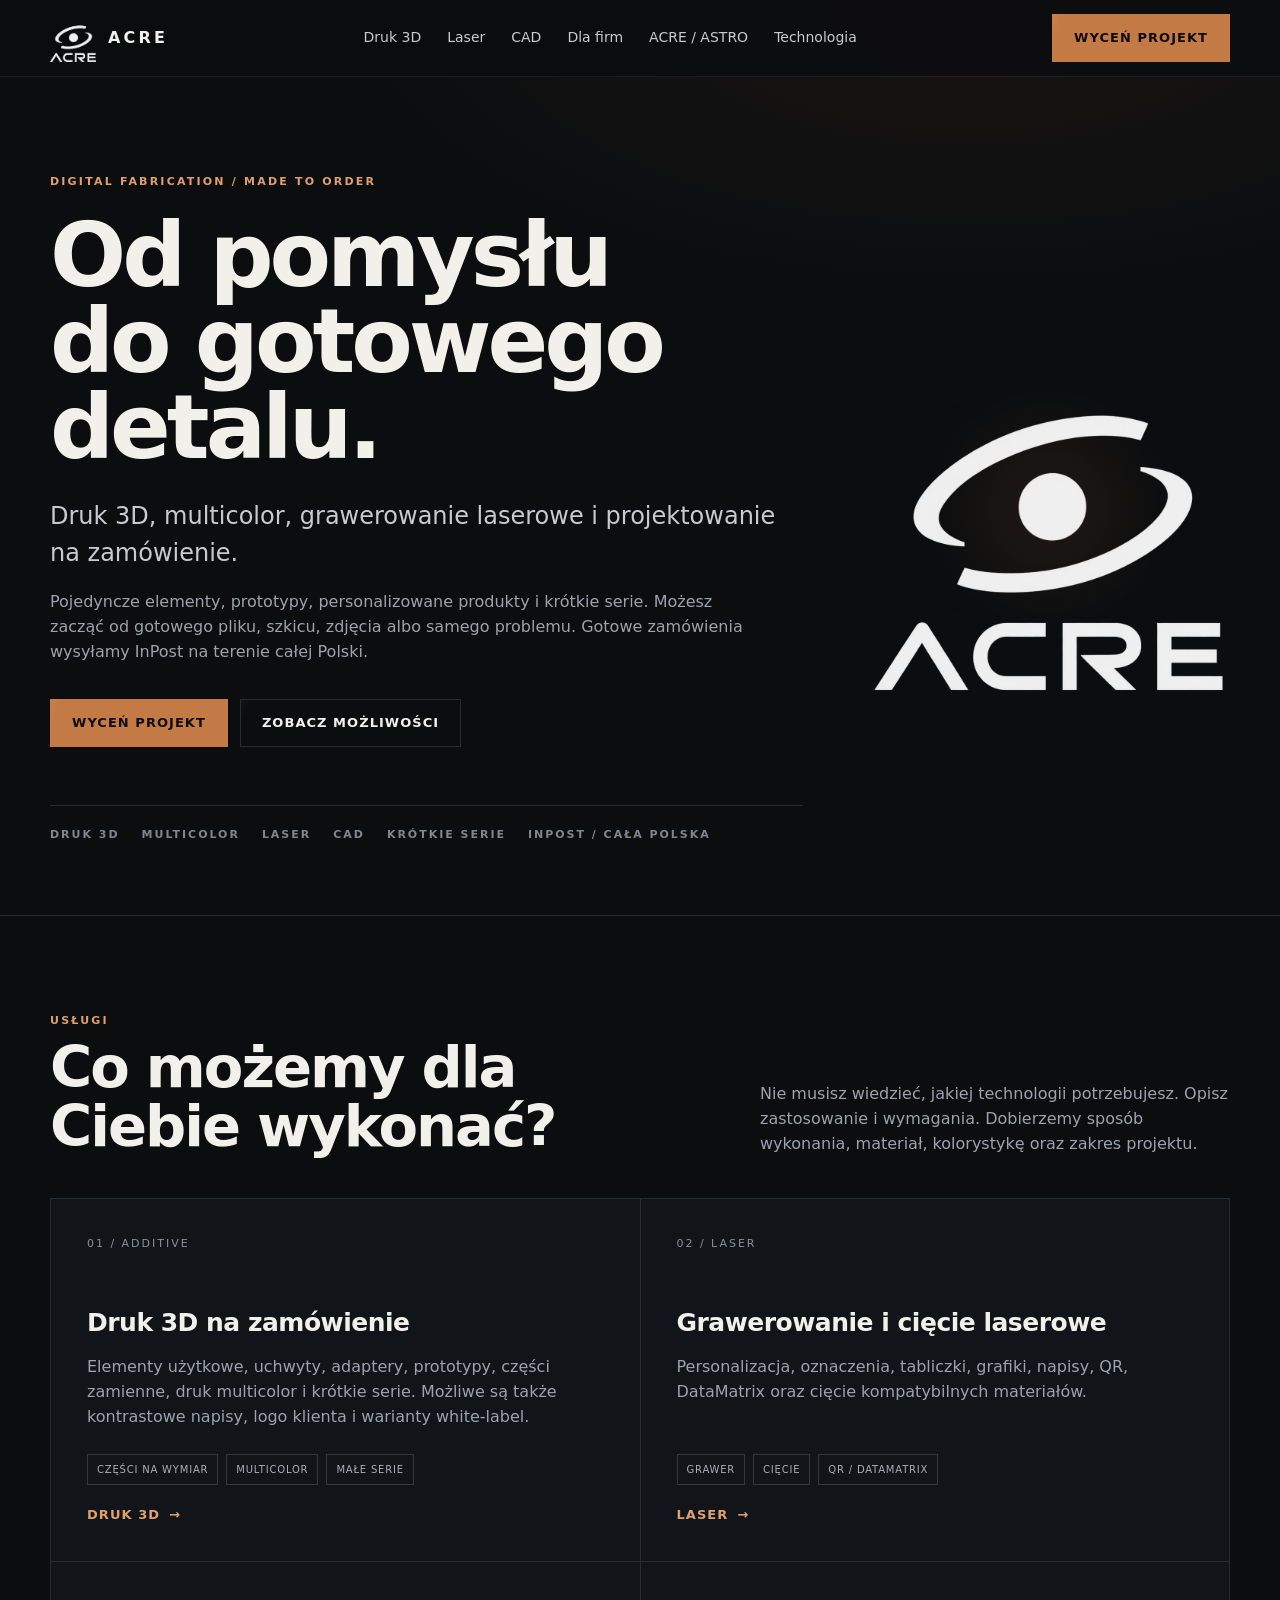
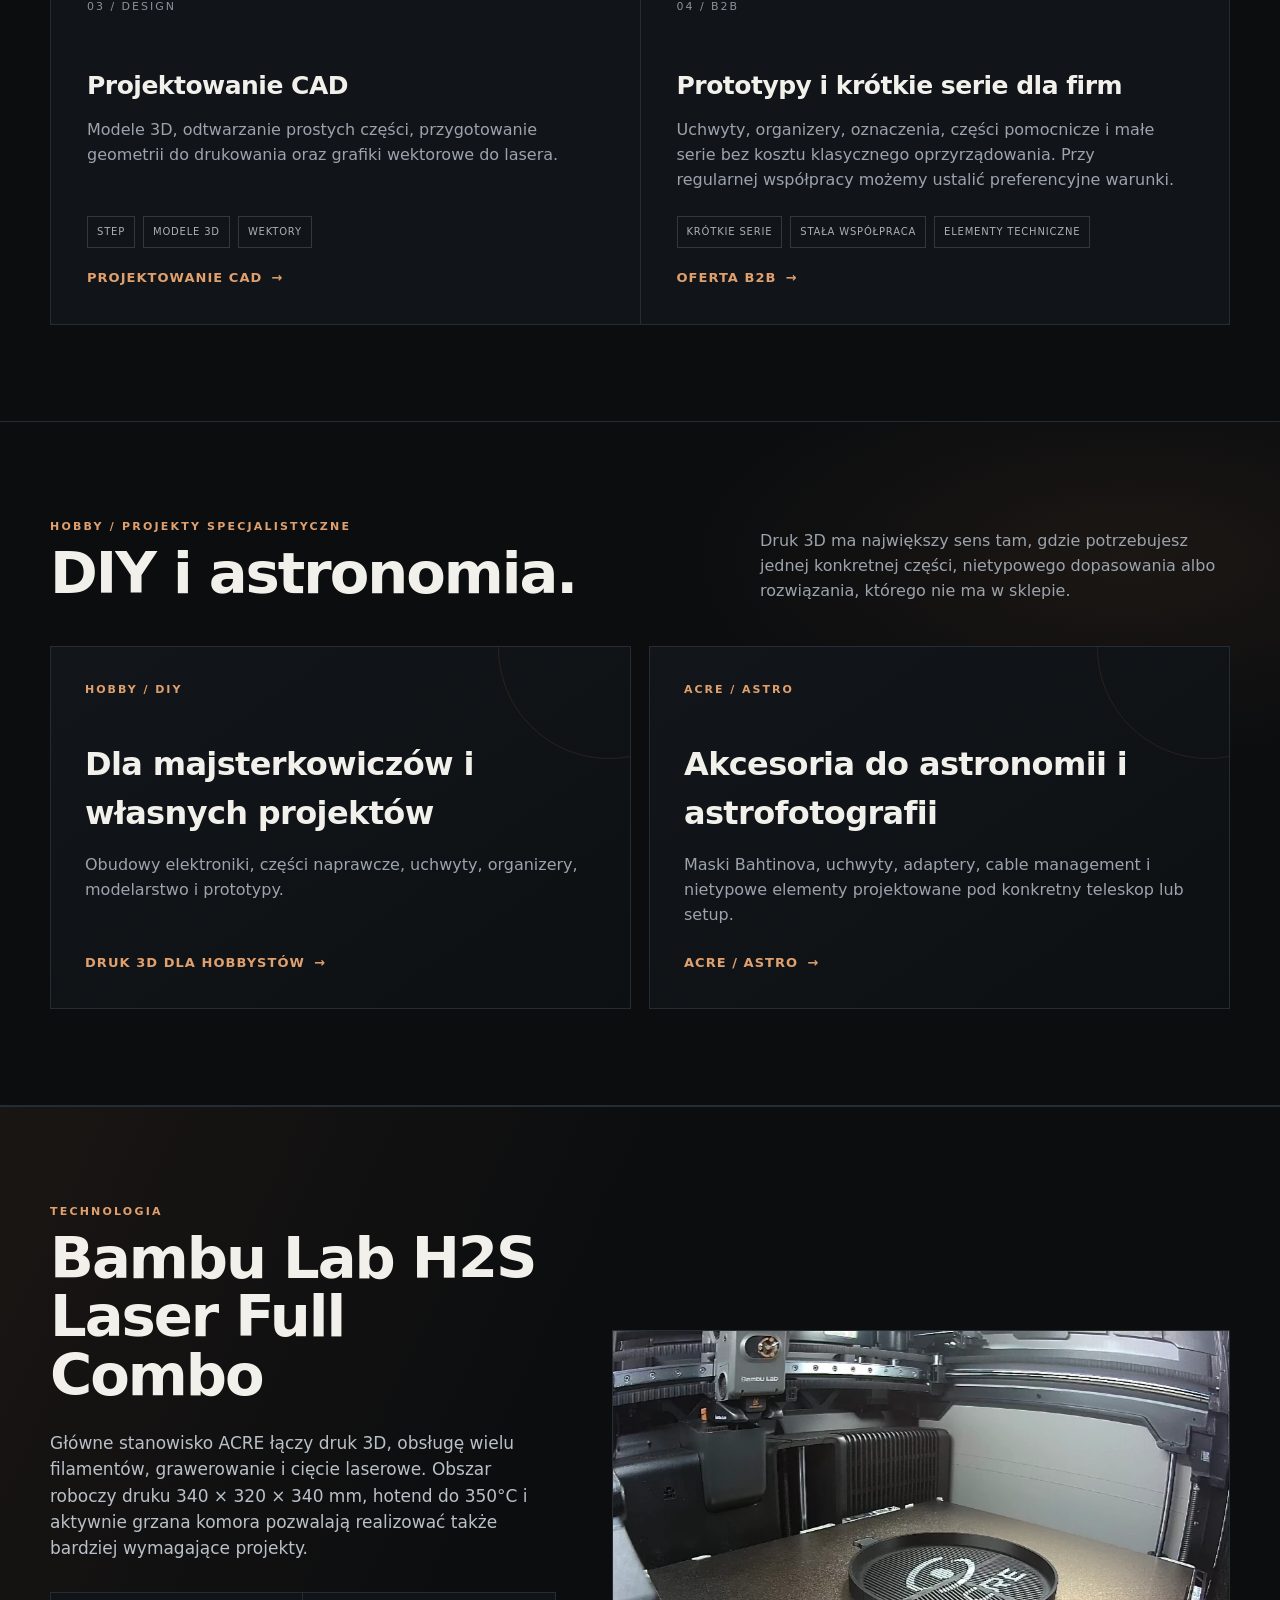
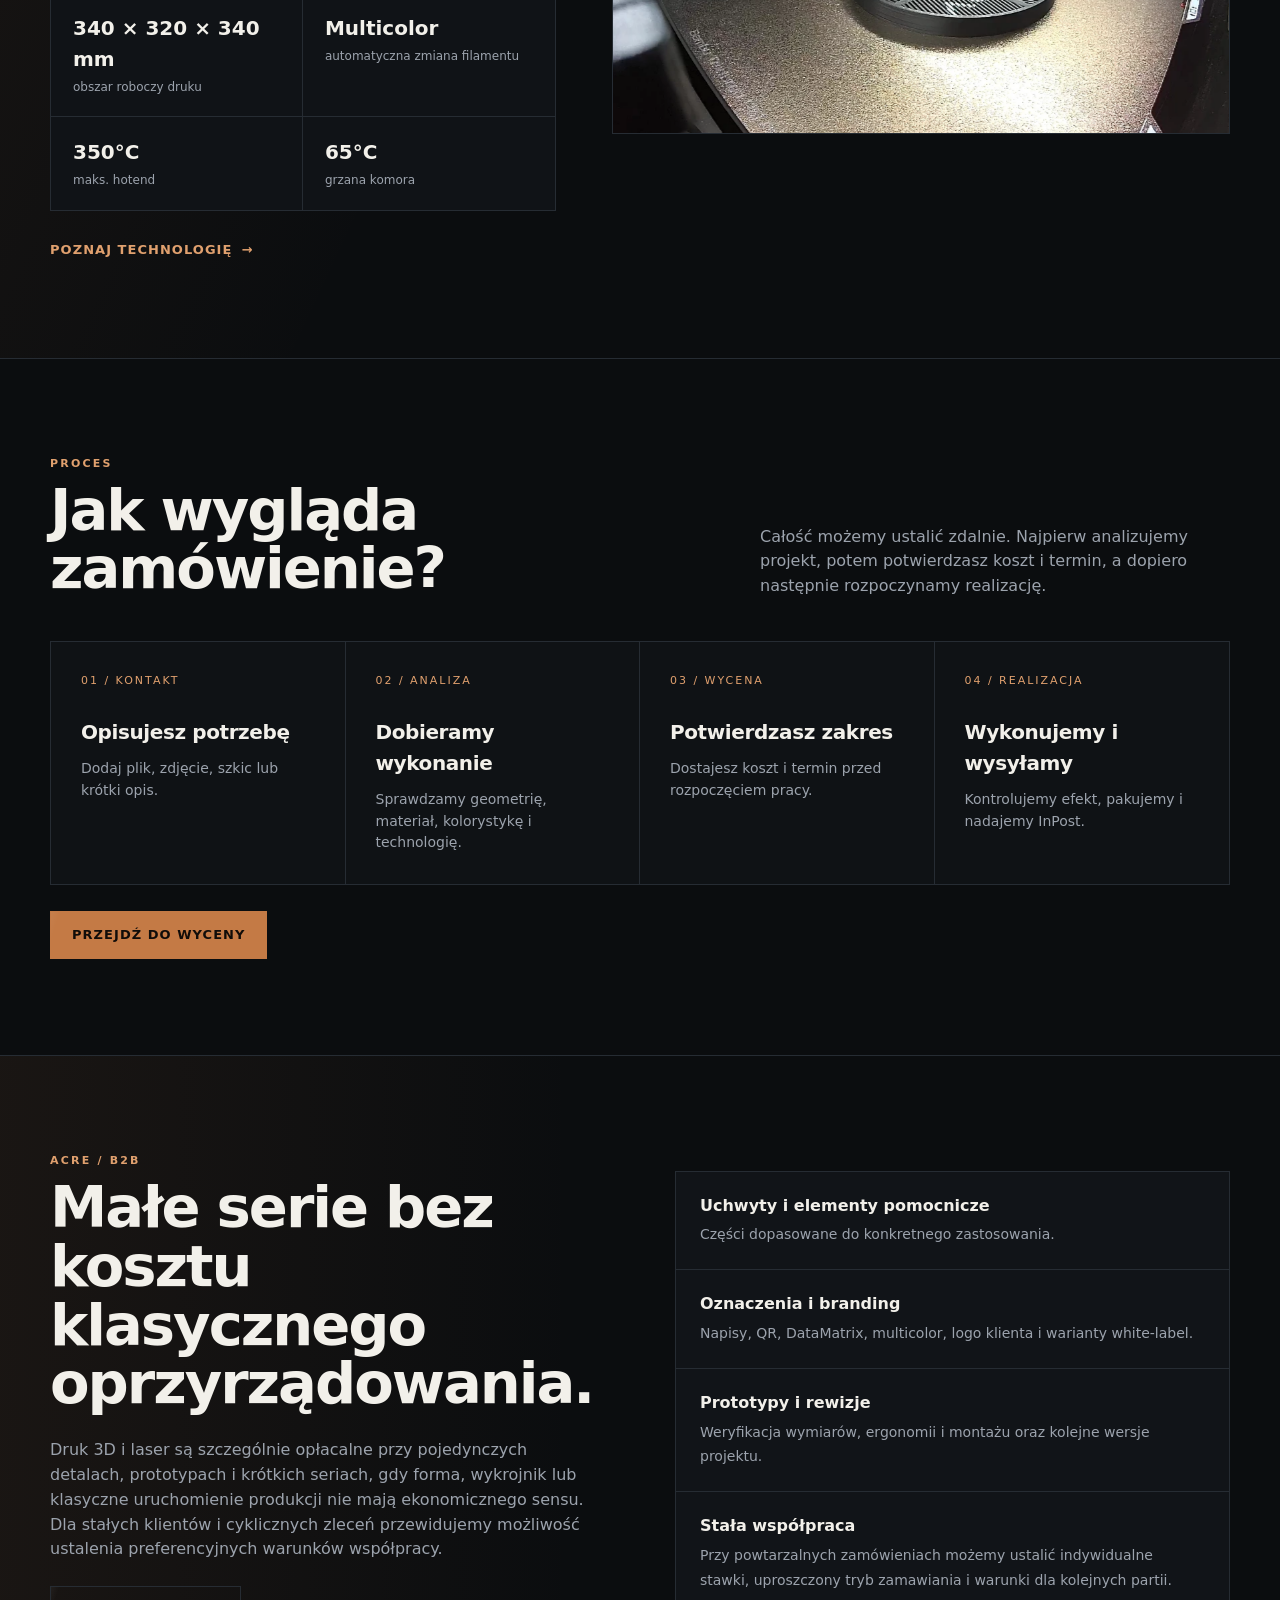
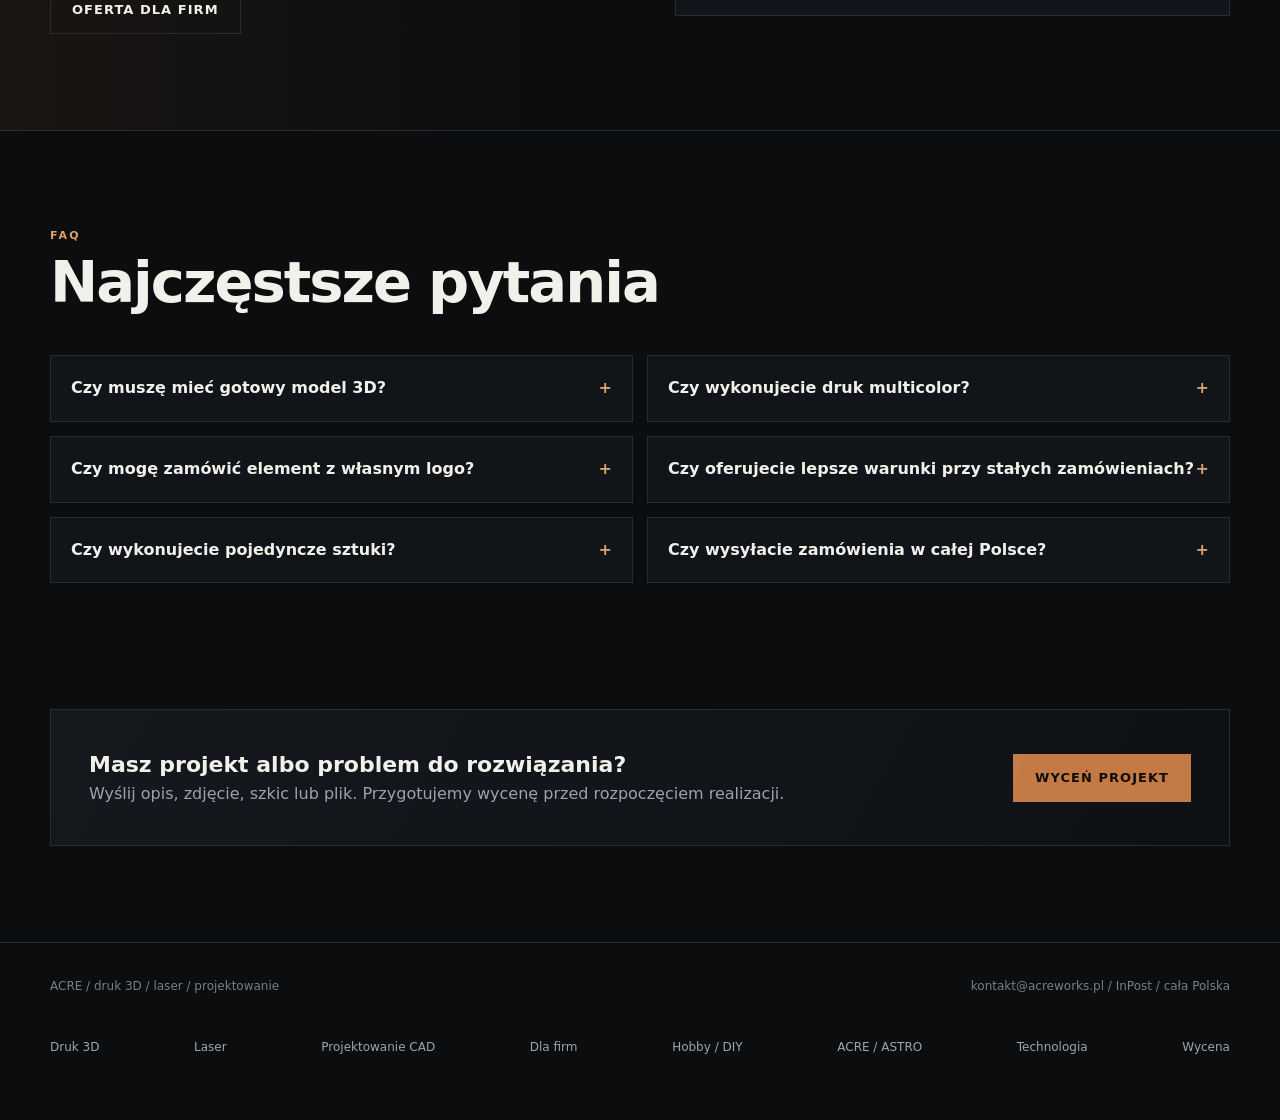
==== commit 17ead1d6: "Surface multicolor branding and repeat-client benefits on homepage" ====
--- a/index.html
+++ b/index.html
@@ -4,7 +4,7 @@
   <meta charset="utf-8">
   <meta name="viewport" content="width=device-width, initial-scale=1">
   <title>Druk 3D i grawerowanie laserowe na zamówienie | ACRE</title>
-  <meta name="description" content="Druk 3D na zamówienie, grawerowanie i cięcie laserowe, projektowanie CAD, prototypy i krótkie serie. Obsługa zdalna i wysyłka InPost w całej Polsce.">
+  <meta name="description" content="Druk 3D na zamówienie, multicolor, grawerowanie i cięcie laserowe, projektowanie CAD, prototypy i krótkie serie. Obsługa zdalna i wysyłka InPost w całej Polsce.">
   <meta name="robots" content="index,follow,max-image-preview:large,max-snippet:-1,max-video-preview:-1">
   <meta name="theme-color" content="#0b0d0f">
   <link rel="canonical" href="https://acreworks.pl/">
@@ -13,19 +13,19 @@
   <meta property="og:site_name" content="ACRE">
   <meta property="og:url" content="https://acreworks.pl/">
   <meta property="og:title" content="Druk 3D i grawerowanie laserowe na zamówienie | ACRE">
-  <meta property="og:description" content="Druk 3D, laser, projektowanie CAD i krótkie serie. Realizacja z wysyłką InPost w całej Polsce.">
+  <meta property="og:description" content="Druk 3D, multicolor, laser, projektowanie CAD i krótkie serie. Realizacja z wysyłką InPost w całej Polsce.">
   <meta property="og:image" content="https://acreworks.pl/assets/images/h2s-acre-print-01.webp">
   <meta property="og:image:alt" content="Wydruk 3D ACRE wykonywany na Bambu Lab H2S">
   <meta property="og:image:width" content="965">
   <meta property="og:image:height" content="600">
   <meta name="twitter:card" content="summary_large_image">
   <meta name="twitter:title" content="Druk 3D i grawerowanie laserowe na zamówienie | ACRE">
-  <meta name="twitter:description" content="Druk 3D, laser, CAD i krótkie serie z wysyłką InPost w całej Polsce.">
+  <meta name="twitter:description" content="Druk 3D, multicolor, laser, CAD i krótkie serie z wysyłką InPost w całej Polsce.">
   <meta name="twitter:image" content="https://acreworks.pl/assets/images/h2s-acre-print-01.webp">
   <link rel="icon" type="image/png" href="assets/acre-logo.png">
   <link rel="apple-touch-icon" href="assets/acre-logo.png">
   <link rel="stylesheet" href="assets/styles.css?v=7">
-  <link rel="stylesheet" href="assets/seo.css?v=1">
+  <link rel="stylesheet" href="assets/seo.css?v=2">
   <script type="application/ld+json">
   {
     "@context":"https://schema.org",
@@ -41,7 +41,7 @@
         "email":"kontakt@acreworks.pl",
         "areaServed":{"@type":"Country","name":"Polska"},
         "contactPoint":{"@type":"ContactPoint","contactType":"customer service","email":"kontakt@acreworks.pl","availableLanguage":"pl"},
-        "knowsAbout":["druk 3D","grawerowanie laserowe","cięcie laserowe","projektowanie CAD","prototypowanie","krótkie serie","projekty DIY","akcesoria astronomiczne","astrofotografia"]
+        "knowsAbout":["druk 3D","druk wielokolorowy","multicolor","grawerowanie laserowe","cięcie laserowe","projektowanie CAD","prototypowanie","krótkie serie","personalizacja","white-label","projekty DIY","akcesoria astronomiczne","astrofotografia"]
       },
       {
         "@type":"WebSite",
@@ -57,7 +57,7 @@
         "@id":"https://acreworks.pl/#webpage",
         "url":"https://acreworks.pl/",
         "name":"Druk 3D i grawerowanie laserowe na zamówienie | ACRE",
-        "description":"Druk 3D, grawerowanie i cięcie laserowe, projektowanie CAD, prototypy i krótkie serie z wysyłką na terenie całej Polski.",
+        "description":"Druk 3D, multicolor, grawerowanie i cięcie laserowe, projektowanie CAD, prototypy i krótkie serie z wysyłką na terenie całej Polski.",
         "inLanguage":"pl-PL",
         "isPartOf":{"@id":"https://acreworks.pl/#website"},
         "about":{"@id":"https://acreworks.pl/#organization"},
@@ -89,10 +89,10 @@
       <div class="reveal visible">
         <div class="eyebrow">Digital fabrication / made to order</div>
         <h1>Od pomysłu<br>do gotowego detalu.</h1>
-        <p class="lead">Druk 3D, grawerowanie laserowe i projektowanie na zamówienie.</p>
+        <p class="lead">Druk 3D, multicolor, grawerowanie laserowe i projektowanie na zamówienie.</p>
         <p class="sublead">Pojedyncze elementy, prototypy, personalizowane produkty i krótkie serie. Możesz zacząć od gotowego pliku, szkicu, zdjęcia albo samego problemu. Gotowe zamówienia wysyłamy InPost na terenie całej Polski.</p>
         <div class="actions"><a class="btn primary" href="wycena.html">Wyceń projekt</a><a class="btn ghost" href="#uslugi">Zobacz możliwości</a></div>
-        <div class="techline"><span>DRUK 3D</span><span>LASER</span><span>CAD</span><span>KRÓTKIE SERIE</span><span>INPOST / CAŁA POLSKA</span></div>
+        <div class="techline"><span>DRUK 3D</span><span>MULTICOLOR</span><span>LASER</span><span>CAD</span><span>KRÓTKIE SERIE</span><span>INPOST / CAŁA POLSKA</span></div>
       </div>
       <div class="hero-logo logo-frame reveal visible"><img src="assets/acre-logo.png" alt="Logo ACRE" width="1254" height="1254"></div>
     </div>
@@ -100,12 +100,12 @@
 
   <section id="uslugi">
     <div class="wrap">
-      <div class="section-head reveal"><div><div class="kicker">Usługi</div><h2>Co możemy dla Ciebie wykonać?</h2></div><p class="section-copy">Nie musisz wiedzieć, jakiej technologii potrzebujesz. Opisz zastosowanie i wymagania. Dobierzemy sposób wykonania, materiał oraz zakres projektu.</p></div>
+      <div class="section-head reveal"><div><div class="kicker">Usługi</div><h2>Co możemy dla Ciebie wykonać?</h2></div><p class="section-copy">Nie musisz wiedzieć, jakiej technologii potrzebujesz. Opisz zastosowanie i wymagania. Dobierzemy sposób wykonania, materiał, kolorystykę oraz zakres projektu.</p></div>
       <div class="cards reveal">
-        <article class="card"><div class="num">01 / ADDITIVE</div><h3>Druk 3D na zamówienie</h3><p>Elementy użytkowe, uchwyty, adaptery, prototypy, części zamienne i krótkie serie.</p><div class="chips"><span class="chip">części na wymiar</span><span class="chip">prototypy</span><span class="chip">małe serie</span></div><a class="text-link" href="druk-3d-na-zamowienie.html" style="margin-top:20px">Druk 3D <span aria-hidden="true">→</span></a></article>
+        <article class="card"><div class="num">01 / ADDITIVE</div><h3>Druk 3D na zamówienie</h3><p>Elementy użytkowe, uchwyty, adaptery, prototypy, części zamienne, druk multicolor i krótkie serie. Możliwe są także kontrastowe napisy, logo klienta i warianty white-label.</p><div class="chips"><span class="chip">części na wymiar</span><span class="chip">multicolor</span><span class="chip">małe serie</span></div><a class="text-link" href="druk-3d-na-zamowienie.html" style="margin-top:20px">Druk 3D <span aria-hidden="true">→</span></a></article>
         <article class="card"><div class="num">02 / LASER</div><h3>Grawerowanie i cięcie laserowe</h3><p>Personalizacja, oznaczenia, tabliczki, grafiki, napisy, QR, DataMatrix oraz cięcie kompatybilnych materiałów.</p><div class="chips"><span class="chip">grawer</span><span class="chip">cięcie</span><span class="chip">QR / DataMatrix</span></div><a class="text-link" href="grawerowanie-ciecie-laserowe.html" style="margin-top:20px">Laser <span aria-hidden="true">→</span></a></article>
         <article class="card"><div class="num">03 / DESIGN</div><h3>Projektowanie CAD</h3><p>Modele 3D, odtwarzanie prostych części, przygotowanie geometrii do drukowania oraz grafiki wektorowe do lasera.</p><div class="chips"><span class="chip">STEP</span><span class="chip">modele 3D</span><span class="chip">wektory</span></div><a class="text-link" href="projektowanie-cad.html" style="margin-top:20px">Projektowanie CAD <span aria-hidden="true">→</span></a></article>
-        <article class="card"><div class="num">04 / B2B</div><h3>Prototypy i krótkie serie dla firm</h3><p>Uchwyty, organizery, oznaczenia, części pomocnicze i małe serie bez kosztu klasycznego oprzyrządowania.</p><div class="chips"><span class="chip">krótkie serie</span><span class="chip">oznaczenia</span><span class="chip">elementy techniczne</span></div><a class="text-link" href="dla-firm.html" style="margin-top:20px">Oferta B2B <span aria-hidden="true">→</span></a></article>
+        <article class="card"><div class="num">04 / B2B</div><h3>Prototypy i krótkie serie dla firm</h3><p>Uchwyty, organizery, oznaczenia, części pomocnicze i małe serie bez kosztu klasycznego oprzyrządowania. Przy regularnej współpracy możemy ustalić preferencyjne warunki.</p><div class="chips"><span class="chip">krótkie serie</span><span class="chip">stała współpraca</span><span class="chip">elementy techniczne</span></div><a class="text-link" href="dla-firm.html" style="margin-top:20px">Oferta B2B <span aria-hidden="true">→</span></a></article>
       </div>
     </div>
   </section>
@@ -122,7 +122,7 @@
 
   <section class="equipment-section" id="technologia">
     <div class="wrap equipment-grid">
-      <div class="equipment-copy reveal"><div class="kicker">Technologia</div><h2>Bambu Lab H2S Laser Full Combo</h2><p class="equipment-lead">Główne stanowisko ACRE łączy druk 3D, grawerowanie i cięcie laserowe. Obszar roboczy druku 340 × 320 × 340 mm, hotend do 350°C i aktywnie grzana komora pozwalają realizować także bardziej wymagające projekty.</p><div class="spec-grid"><div><strong>340 × 320 × 340 mm</strong><span>obszar roboczy druku</span></div><div><strong>10 W</strong><span>laser diodowy</span></div><div><strong>350°C</strong><span>maks. hotend</span></div><div><strong>65°C</strong><span>grzana komora</span></div></div><a class="text-link" href="technologia.html">Poznaj technologię <span aria-hidden="true">→</span></a></div>
+      <div class="equipment-copy reveal"><div class="kicker">Technologia</div><h2>Bambu Lab H2S Laser Full Combo</h2><p class="equipment-lead">Główne stanowisko ACRE łączy druk 3D, obsługę wielu filamentów, grawerowanie i cięcie laserowe. Obszar roboczy druku 340 × 320 × 340 mm, hotend do 350°C i aktywnie grzana komora pozwalają realizować także bardziej wymagające projekty.</p><div class="spec-grid"><div><strong>340 × 320 × 340 mm</strong><span>obszar roboczy druku</span></div><div><strong>Multicolor</strong><span>automatyczna zmiana filamentu</span></div><div><strong>350°C</strong><span>maks. hotend</span></div><div><strong>65°C</strong><span>grzana komora</span></div></div><a class="text-link" href="technologia.html">Poznaj technologię <span aria-hidden="true">→</span></a></div>
       <figure class="equipment-media reveal"><img src="assets/images/h2s-acre-print-01.webp" alt="Wydruk 3D ACRE na drukarce Bambu Lab H2S" loading="lazy" width="965" height="600"></figure>
     </div>
   </section>
@@ -130,26 +130,26 @@
   <section id="proces">
     <div class="wrap">
       <div class="section-head reveal"><div><div class="kicker">Proces</div><h2>Jak wygląda zamówienie?</h2></div><p class="section-copy">Całość możemy ustalić zdalnie. Najpierw analizujemy projekt, potem potwierdzasz koszt i termin, a dopiero następnie rozpoczynamy realizację.</p></div>
-      <div class="process-grid reveal"><article class="step"><div class="step-no">01 / KONTAKT</div><h3>Opisujesz potrzebę</h3><p>Dodaj plik, zdjęcie, szkic lub krótki opis.</p></article><article class="step"><div class="step-no">02 / ANALIZA</div><h3>Dobieramy wykonanie</h3><p>Sprawdzamy geometrię, materiał i technologię.</p></article><article class="step"><div class="step-no">03 / WYCENA</div><h3>Potwierdzasz zakres</h3><p>Dostajesz koszt i termin przed rozpoczęciem pracy.</p></article><article class="step"><div class="step-no">04 / REALIZACJA</div><h3>Wykonujemy i wysyłamy</h3><p>Kontrolujemy efekt, pakujemy i nadajemy InPost.</p></article></div>
+      <div class="process-grid reveal"><article class="step"><div class="step-no">01 / KONTAKT</div><h3>Opisujesz potrzebę</h3><p>Dodaj plik, zdjęcie, szkic lub krótki opis.</p></article><article class="step"><div class="step-no">02 / ANALIZA</div><h3>Dobieramy wykonanie</h3><p>Sprawdzamy geometrię, materiał, kolorystykę i technologię.</p></article><article class="step"><div class="step-no">03 / WYCENA</div><h3>Potwierdzasz zakres</h3><p>Dostajesz koszt i termin przed rozpoczęciem pracy.</p></article><article class="step"><div class="step-no">04 / REALIZACJA</div><h3>Wykonujemy i wysyłamy</h3><p>Kontrolujemy efekt, pakujemy i nadajemy InPost.</p></article></div>
       <div class="actions" style="margin-top:26px"><a class="btn primary" href="wycena.html">Przejdź do wyceny</a></div>
     </div>
   </section>
 
   <section class="b2b" id="firmy">
     <div class="wrap b2b-grid">
-      <div class="reveal"><div class="kicker">ACRE / B2B</div><h2>Małe serie bez kosztu klasycznego oprzyrządowania.</h2><p class="section-copy wide">Druk 3D i laser są szczególnie opłacalne przy pojedynczych detalach, prototypach i krótkich seriach, gdy forma, wykrojnik lub klasyczne uruchomienie produkcji nie mają ekonomicznego sensu.</p><div class="actions" style="margin-top:24px"><a class="btn ghost" href="dla-firm.html">Oferta dla firm</a></div></div>
-      <div class="b2b-points reveal"><div class="b2b-point"><strong>Uchwyty i elementy pomocnicze</strong><span>Części dopasowane do konkretnego zastosowania.</span></div><div class="b2b-point"><strong>Oznaczenia i tabliczki</strong><span>Napisy, QR, DataMatrix i identyfikacja elementów.</span></div><div class="b2b-point"><strong>Prototypy</strong><span>Weryfikacja wymiarów, ergonomii i montażu.</span></div><div class="b2b-point"><strong>Krótkie serie</strong><span>Małe ilości bez wysokiego kosztu wejścia.</span></div></div>
+      <div class="reveal"><div class="kicker">ACRE / B2B</div><h2>Małe serie bez kosztu klasycznego oprzyrządowania.</h2><p class="section-copy wide">Druk 3D i laser są szczególnie opłacalne przy pojedynczych detalach, prototypach i krótkich seriach, gdy forma, wykrojnik lub klasyczne uruchomienie produkcji nie mają ekonomicznego sensu. Dla stałych klientów i cyklicznych zleceń przewidujemy możliwość ustalenia preferencyjnych warunków współpracy.</p><div class="actions" style="margin-top:24px"><a class="btn ghost" href="dla-firm.html">Oferta dla firm</a></div></div>
+      <div class="b2b-points reveal"><div class="b2b-point"><strong>Uchwyty i elementy pomocnicze</strong><span>Części dopasowane do konkretnego zastosowania.</span></div><div class="b2b-point"><strong>Oznaczenia i branding</strong><span>Napisy, QR, DataMatrix, multicolor, logo klienta i warianty white-label.</span></div><div class="b2b-point"><strong>Prototypy i rewizje</strong><span>Weryfikacja wymiarów, ergonomii i montażu oraz kolejne wersje projektu.</span></div><div class="b2b-point"><strong>Stała współpraca</strong><span>Przy powtarzalnych zamówieniach możemy ustalić indywidualne stawki, uproszczony tryb zamawiania i warunki dla kolejnych partii.</span></div></div>
     </div>
   </section>
 
   <section class="faq" aria-labelledby="faq-title">
-    <div class="wrap"><div class="section-head reveal"><div><div class="kicker">FAQ</div><h2 id="faq-title">Najczęstsze pytania</h2></div></div><div class="faq-grid reveal"><details><summary>Czy muszę mieć gotowy model 3D?</summary><p>Nie. Możesz przesłać gotowy plik, ale możemy też zacząć od szkicu, zdjęcia, wymiarów lub istniejącego elementu.</p></details><details><summary>Czy wykonujecie pojedyncze sztuki?</summary><p>Tak. Realizujemy pojedyncze elementy, prototypy oraz krótkie serie.</p></details><details><summary>Czy wysyłacie zamówienia w całej Polsce?</summary><p>Tak. Zlecenie możemy ustalić zdalnie, a gotowe elementy wysyłamy InPost na terenie całej Polski.</p></details><details><summary>Czy możecie dobrać materiał?</summary><p>Tak. Materiał dobieramy do sposobu użycia, temperatury, wymaganej wytrzymałości, wyglądu i budżetu.</p></details></div></div>
+    <div class="wrap"><div class="section-head reveal"><div><div class="kicker">FAQ</div><h2 id="faq-title">Najczęstsze pytania</h2></div></div><div class="faq-grid reveal"><details><summary>Czy muszę mieć gotowy model 3D?</summary><p>Nie. Możesz przesłać gotowy plik, ale możemy też zacząć od szkicu, zdjęcia, wymiarów lub istniejącego elementu.</p></details><details><summary>Czy wykonujecie druk multicolor?</summary><p>Tak. Możemy wykonywać elementy wielokolorowe, kontrastowe napisy, piktogramy oraz identyfikację wizualną bez późniejszego malowania.</p></details><details><summary>Czy mogę zamówić element z własnym logo?</summary><p>Tak. Logo klienta i wariant white-label możemy uwzględnić w wycenie. Autorskie projekty ACRE mogą być oferowane z dyskretnym oznaczeniem marki, a rezygnację z tego oznaczenia ustalamy indywidualnie.</p></details><details><summary>Czy oferujecie lepsze warunki przy stałych zamówieniach?</summary><p>Tak. Przy regularnych, powtarzalnych zleceniach możemy ustalić preferencyjne warunki zależne od wolumenu, częstotliwości i stopnia standaryzacji projektu.</p></details><details><summary>Czy wykonujecie pojedyncze sztuki?</summary><p>Tak. Realizujemy pojedyncze elementy, prototypy oraz krótkie serie.</p></details><details><summary>Czy wysyłacie zamówienia w całej Polsce?</summary><p>Tak. Zlecenie możemy ustalić zdalnie, a gotowe elementy wysyłamy InPost na terenie całej Polski.</p></details></div></div>
   </section>
 
   <section class="cta"><div class="wrap"><div class="note reveal"><div><strong>Masz projekt albo problem do rozwiązania?</strong><br><span>Wyślij opis, zdjęcie, szkic lub plik. Przygotujemy wycenę przed rozpoczęciem realizacji.</span></div><a class="btn primary" href="wycena.html">Wyceń projekt</a></div></div></section>
 </main>
 
 <footer id="kontakt"><div class="wrap"><div class="footer-grid"><span>ACRE / druk 3D / laser / projektowanie</span><span><a href="mailto:kontakt@acreworks.pl">kontakt@acreworks.pl</a> / InPost / cała Polska</span></div><nav class="footer-links" aria-label="Usługi ACRE"><a href="druk-3d-na-zamowienie.html">Druk 3D</a><a href="grawerowanie-ciecie-laserowe.html">Laser</a><a href="projektowanie-cad.html">Projektowanie CAD</a><a href="dla-firm.html">Dla firm</a><a href="druk-3d-dla-hobbystow.html">Hobby / DIY</a><a href="akcesoria-astronomiczne.html">ACRE / ASTRO</a><a href="technologia.html">Technologia</a><a href="wycena.html">Wycena</a></nav></div></footer>
-<script src="assets/app.js?v=4" defer></script>
+<script src="assets/app.js?v=5" defer></script>
 </body>
 </html>
--- a/assets/seo.css
+++ b/assets/seo.css
@@ -1 +1,15 @@
-.breadcrumbs{padding:22px 0 0;color:#7f8790;font-size:12px}.breadcrumbs ol{list-style:none;display:flex;gap:8px;align-items:center;flex-wrap:wrap;margin:0;padding:0}.breadcrumbs li{display:flex;gap:8px;align-items:center}.breadcrumbs li:not(:last-child)::after{content:"/";color:#4f565e}.breadcrumbs a{color:#aeb4ba}.breadcrumbs a:hover{color:var(--text)}.footer-links{display:flex;gap:14px;flex-wrap:wrap;margin-top:14px}.footer-links a{color:#9299a1}.footer-links a:hover{color:var(--text)}@media(max-width:560px){.breadcrumbs{padding-top:16px}.footer-links{gap:10px 14px}}+.breadcrumbs{padding:22px 0 0;color:#8f98a2;font-size:12px}.breadcrumbs ol{list-style:none;display:flex;gap:8px;align-items:center;flex-wrap:wrap;margin:0;padding:0}.breadcrumbs li{display:flex;gap:8px;align-items:center}.breadcrumbs li:not(:last-child)::after{content:"/";color:#69727b}.breadcrumbs a{color:#bcc2c8}.breadcrumbs a:hover{color:var(--text)}.footer-links{display:flex;gap:14px;flex-wrap:wrap;margin-top:14px}.footer-links a{color:#9da5ad}.footer-links a:hover{color:var(--text)}
+
+/* Treść musi pozostać widoczna, nawet jeśli JavaScript się nie załaduje. */
+.reveal{opacity:1;transform:none}
+
+.skip-link{position:fixed;z-index:200;left:16px;top:12px;padding:11px 15px;background:var(--text);color:var(--bg);font-size:13px;font-weight:800;transform:translateY(-180%);transition:transform .18s ease}.skip-link:focus{transform:translateY(0)}
+
+a:focus-visible,button:focus-visible,summary:focus-visible,input:focus-visible,select:focus-visible,textarea:focus-visible{outline:2px solid var(--accent2);outline-offset:3px}
+
+/* Rozjaśnienie najmniejszych tekstów dla lepszego kontrastu. */
+.num{color:#89929b}.gallery-source{color:#8c959e}.gallery-source a{color:#b0b7be}
+
+.legal-copy{max-width:900px;color:#b9c0c7}.legal-copy h2{font-size:clamp(24px,3vw,34px);margin:44px 0 14px}.legal-copy h2:first-child{margin-top:0}.legal-copy p{margin:0 0 16px}.legal-copy a{color:var(--accent2);text-decoration:underline;text-underline-offset:3px}
+
+@media(max-width:560px){.breadcrumbs{padding-top:16px}.footer-links{gap:10px 14px}.skip-link{left:10px;top:8px}}
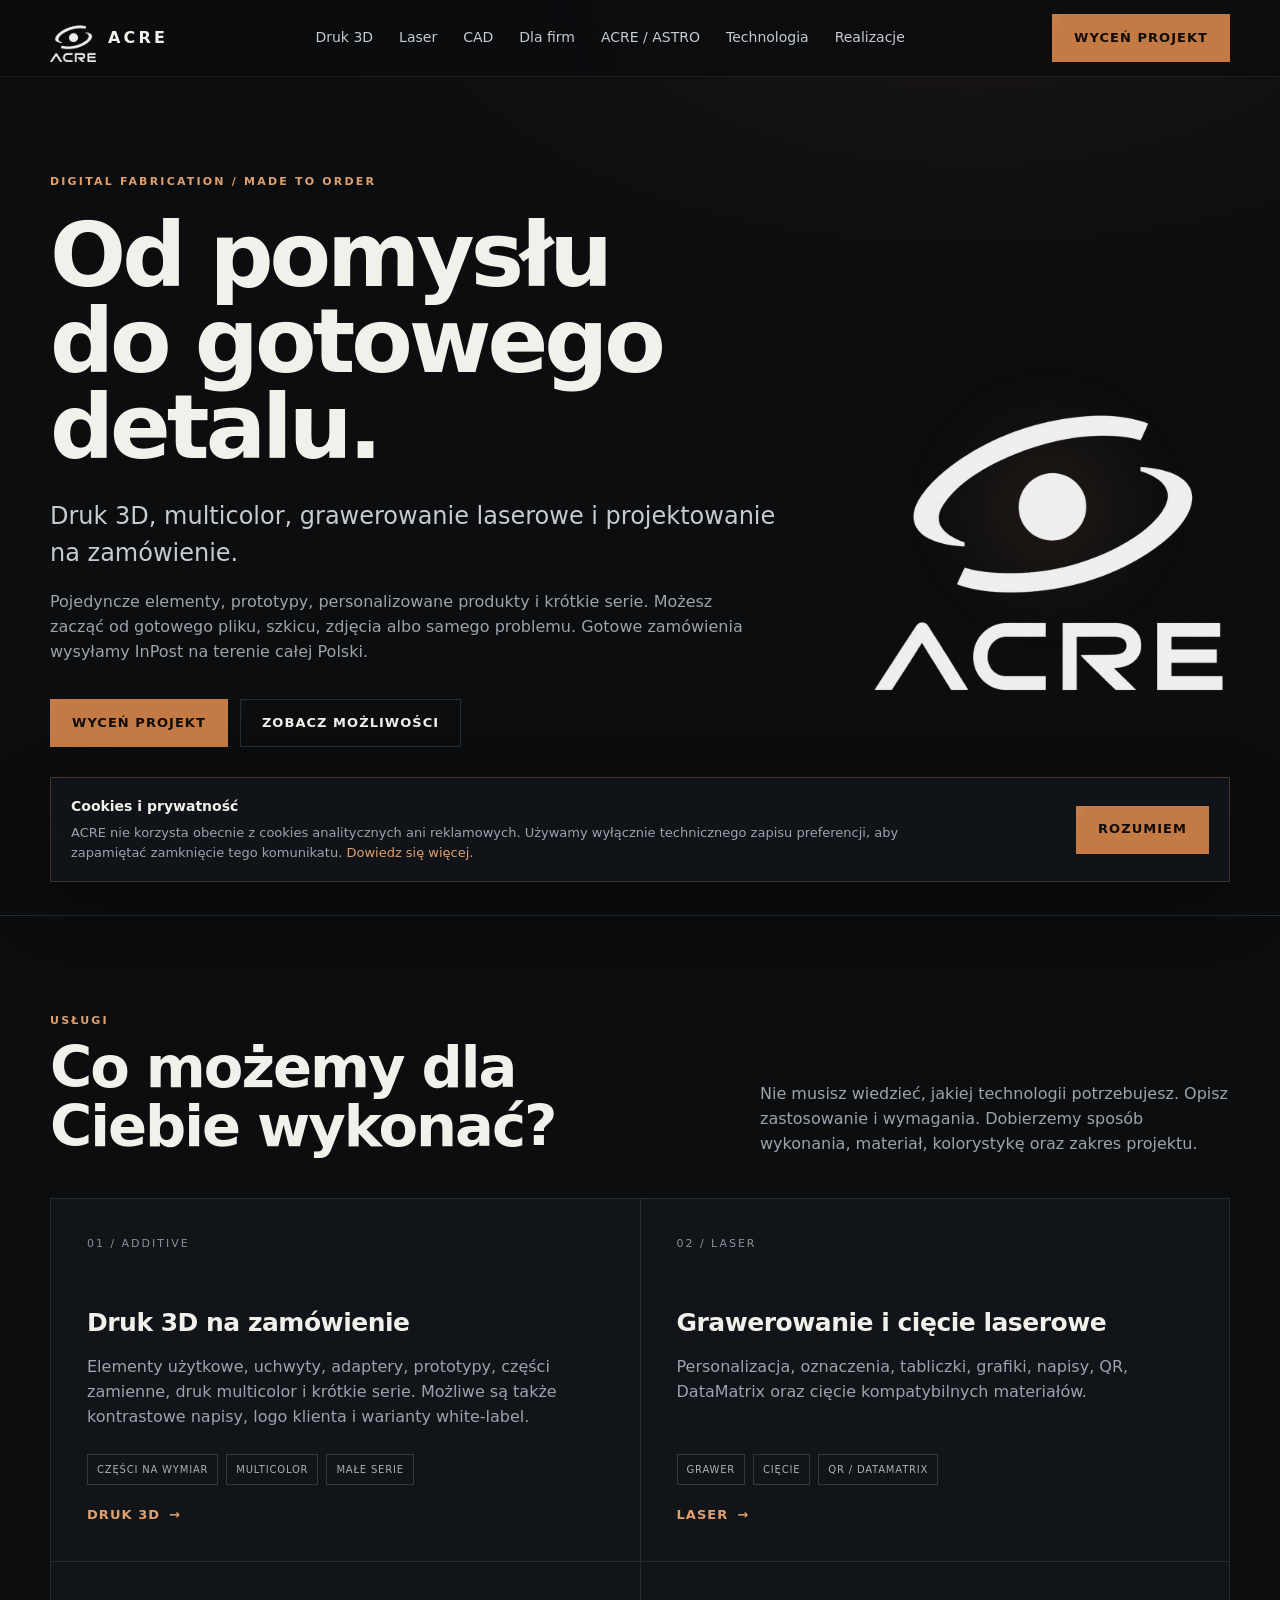
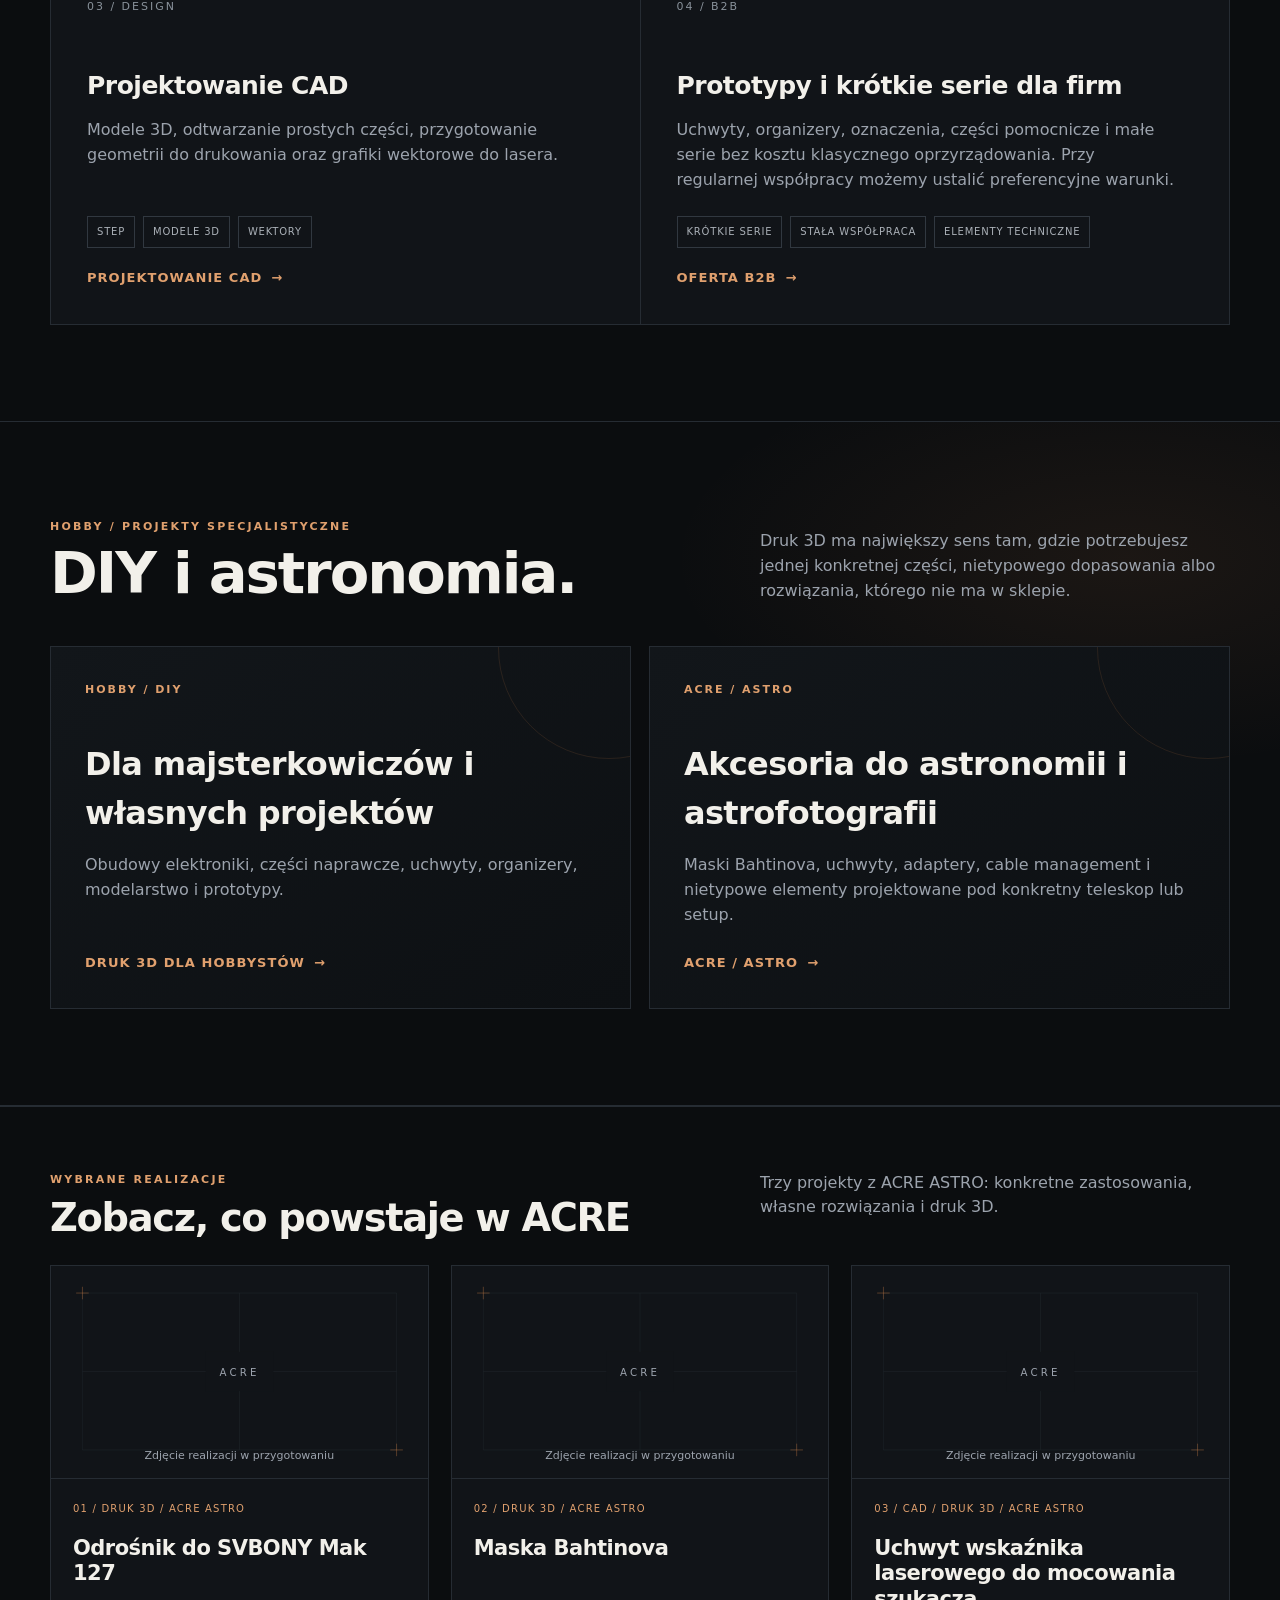
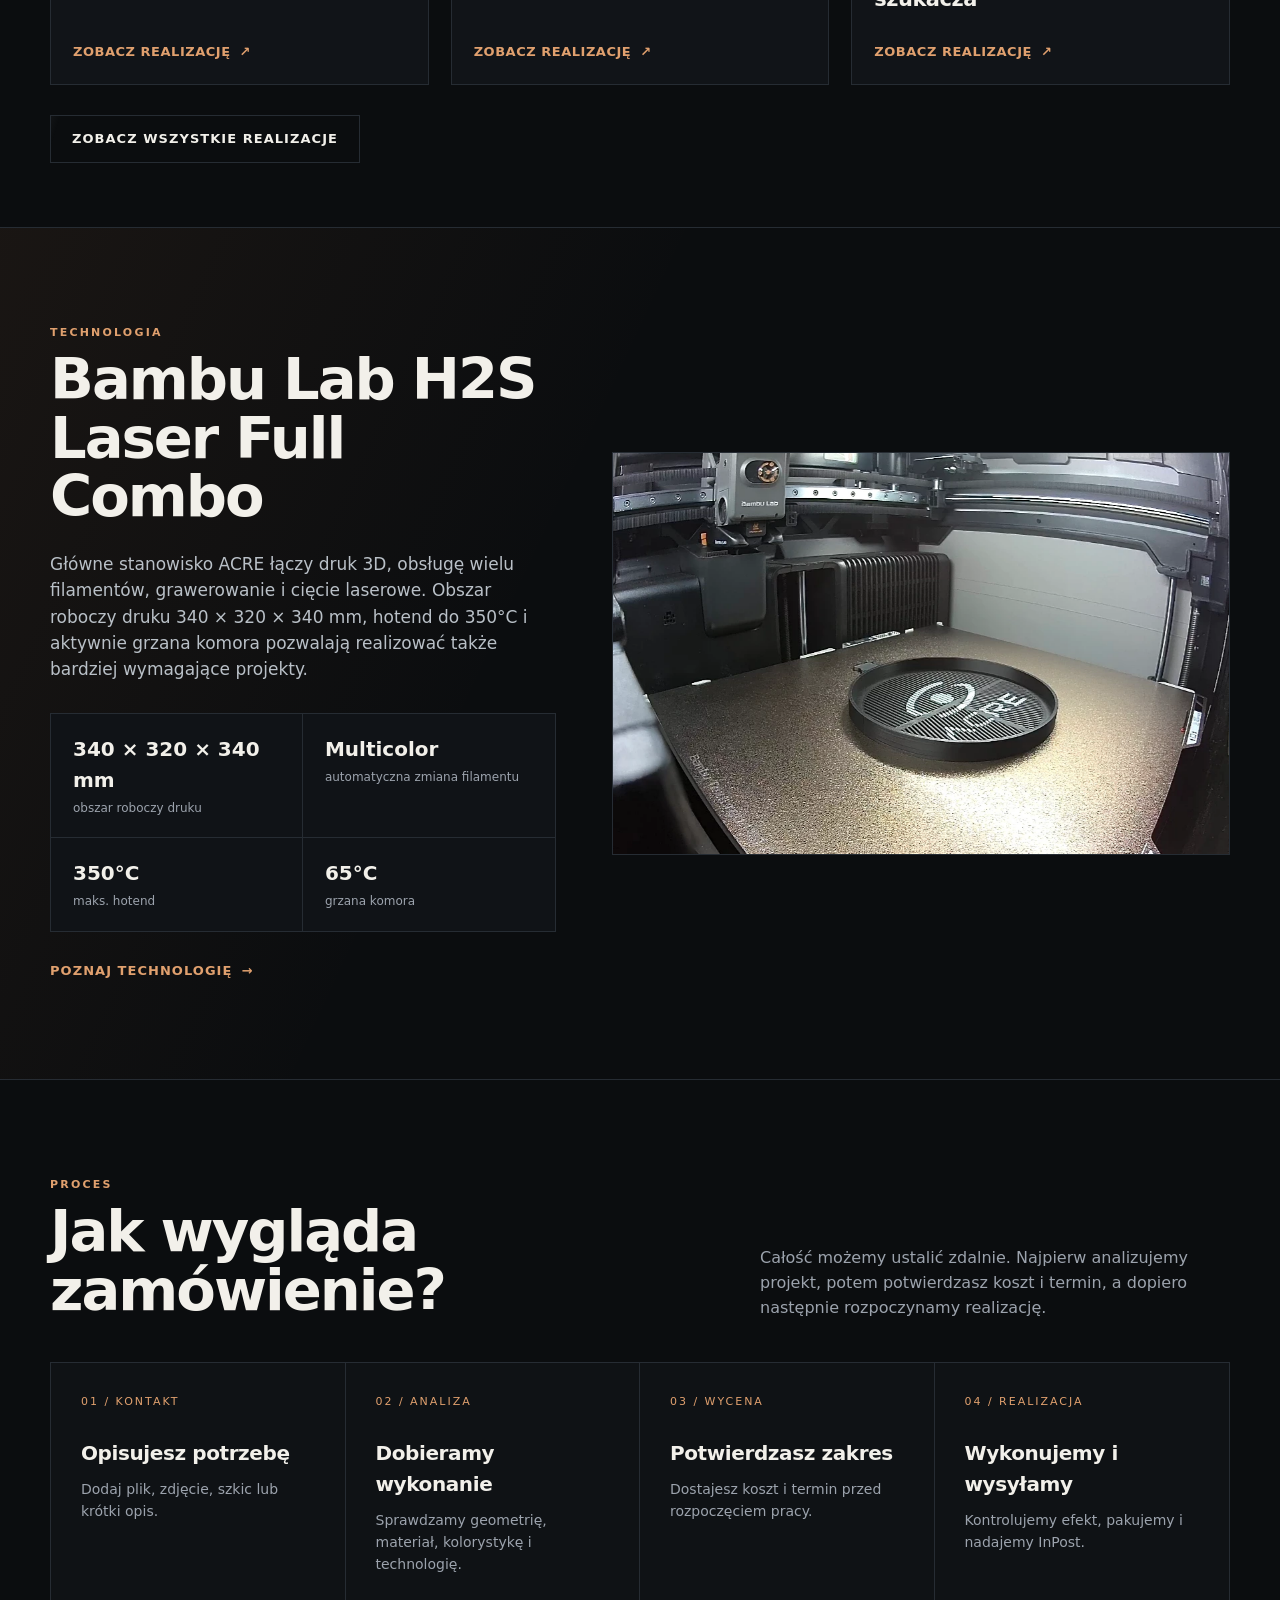
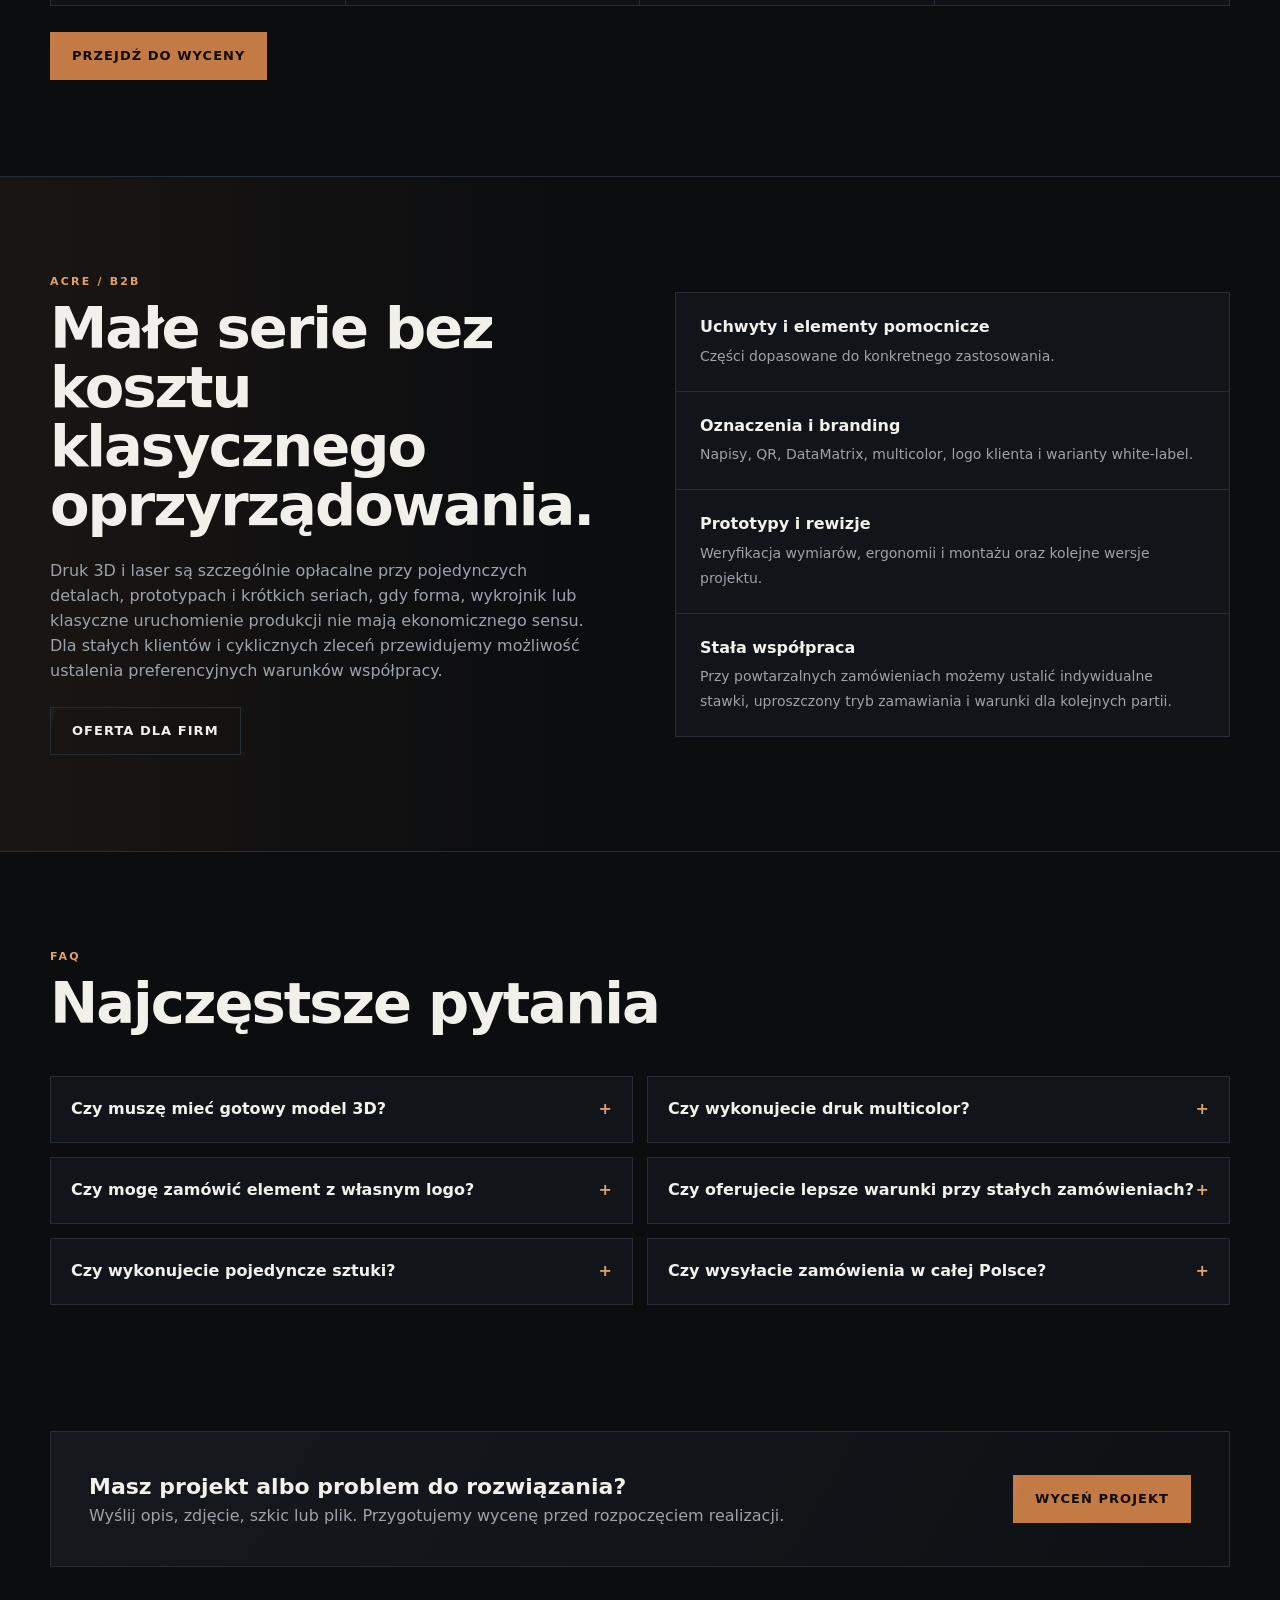
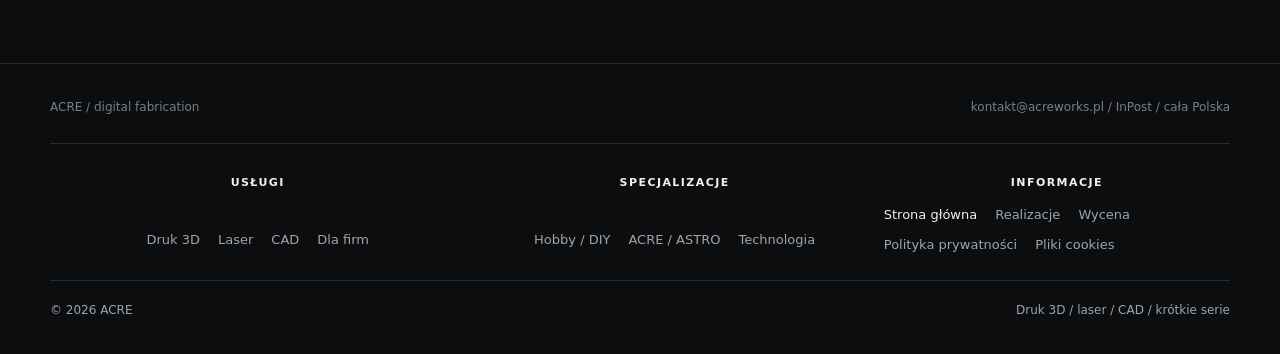
==== commit d318782d: "Add ACRE portfolio with three documented projects and lightweight media templates" ====
--- a/index.html
+++ b/index.html
@@ -1,155 +1,181 @@
-<!doctype html>
-<html lang="pl">
-<head>
-  <meta charset="utf-8">
-  <meta name="viewport" content="width=device-width, initial-scale=1">
-  <title>Druk 3D i grawerowanie laserowe na zamówienie | ACRE</title>
-  <meta name="description" content="Druk 3D na zamówienie, multicolor, grawerowanie i cięcie laserowe, projektowanie CAD, prototypy i krótkie serie. Obsługa zdalna i wysyłka InPost w całej Polsce.">
-  <meta name="robots" content="index,follow,max-image-preview:large,max-snippet:-1,max-video-preview:-1">
-  <meta name="theme-color" content="#0b0d0f">
-  <link rel="canonical" href="https://acreworks.pl/">
-  <meta property="og:type" content="website">
-  <meta property="og:locale" content="pl_PL">
-  <meta property="og:site_name" content="ACRE">
-  <meta property="og:url" content="https://acreworks.pl/">
-  <meta property="og:title" content="Druk 3D i grawerowanie laserowe na zamówienie | ACRE">
-  <meta property="og:description" content="Druk 3D, multicolor, laser, projektowanie CAD i krótkie serie. Realizacja z wysyłką InPost w całej Polsce.">
-  <meta property="og:image" content="https://acreworks.pl/assets/images/h2s-acre-print-01.webp">
-  <meta property="og:image:alt" content="Wydruk 3D ACRE wykonywany na Bambu Lab H2S">
-  <meta property="og:image:width" content="965">
-  <meta property="og:image:height" content="600">
-  <meta name="twitter:card" content="summary_large_image">
-  <meta name="twitter:title" content="Druk 3D i grawerowanie laserowe na zamówienie | ACRE">
-  <meta name="twitter:description" content="Druk 3D, multicolor, laser, CAD i krótkie serie z wysyłką InPost w całej Polsce.">
-  <meta name="twitter:image" content="https://acreworks.pl/assets/images/h2s-acre-print-01.webp">
-  <link rel="icon" type="image/png" href="assets/acre-logo.png">
-  <link rel="apple-touch-icon" href="assets/acre-logo.png">
-  <link rel="stylesheet" href="assets/styles.css?v=7">
-  <link rel="stylesheet" href="assets/seo.css?v=2">
-  <script type="application/ld+json">
-  {
-    "@context":"https://schema.org",
-    "@graph":[
-      {
-        "@type":"Organization",
-        "@id":"https://acreworks.pl/#organization",
-        "name":"ACRE",
-        "alternateName":"ACRE Works",
-        "url":"https://acreworks.pl/",
-        "logo":{"@type":"ImageObject","url":"https://acreworks.pl/assets/acre-logo.png"},
-        "image":"https://acreworks.pl/assets/images/h2s-acre-print-01.webp",
-        "email":"kontakt@acreworks.pl",
-        "areaServed":{"@type":"Country","name":"Polska"},
-        "contactPoint":{"@type":"ContactPoint","contactType":"customer service","email":"kontakt@acreworks.pl","availableLanguage":"pl"},
-        "knowsAbout":["druk 3D","druk wielokolorowy","multicolor","grawerowanie laserowe","cięcie laserowe","projektowanie CAD","prototypowanie","krótkie serie","personalizacja","white-label","projekty DIY","akcesoria astronomiczne","astrofotografia"]
-      },
-      {
-        "@type":"WebSite",
-        "@id":"https://acreworks.pl/#website",
-        "url":"https://acreworks.pl/",
-        "name":"ACRE",
-        "alternateName":"ACRE Works",
-        "inLanguage":"pl-PL",
-        "publisher":{"@id":"https://acreworks.pl/#organization"}
-      },
-      {
-        "@type":"WebPage",
-        "@id":"https://acreworks.pl/#webpage",
-        "url":"https://acreworks.pl/",
-        "name":"Druk 3D i grawerowanie laserowe na zamówienie | ACRE",
-        "description":"Druk 3D, multicolor, grawerowanie i cięcie laserowe, projektowanie CAD, prototypy i krótkie serie z wysyłką na terenie całej Polski.",
-        "inLanguage":"pl-PL",
-        "isPartOf":{"@id":"https://acreworks.pl/#website"},
-        "about":{"@id":"https://acreworks.pl/#organization"},
-        "primaryImageOfPage":{"@type":"ImageObject","url":"https://acreworks.pl/assets/images/h2s-acre-print-01.webp"}
-      }
-    ]
-  }
-  </script>
-</head>
-<body>
-<header class="site-header">
-  <div class="wrap"><nav aria-label="Główna nawigacja">
-    <a class="brand" href="index.html" aria-label="ACRE strona główna"><span class="logo-frame"><img src="assets/acre-logo.png" alt="" width="1254" height="1254"></span><span>ACRE</span></a>
-    <div class="navlinks">
-      <a href="druk-3d-na-zamowienie.html">Druk 3D</a>
-      <a href="grawerowanie-ciecie-laserowe.html">Laser</a>
-      <a href="projektowanie-cad.html">CAD</a>
-      <a href="dla-firm.html">Dla firm</a>
-      <a href="akcesoria-astronomiczne.html">ACRE / ASTRO</a>
-      <a href="technologia.html">Technologia</a>
-    </div>
-    <div class="nav-actions"><a class="btn primary desktop-cta" href="wycena.html">Wyceń projekt</a><button class="menu-toggle" type="button" aria-label="Otwórz menu" aria-expanded="false"><span></span><span></span></button></div>
-  </nav></div>
-</header>
+<!doctype html>
+<html lang="pl">
+<head>
+  <meta charset="utf-8">
+  <meta name="viewport" content="width=device-width, initial-scale=1">
+  <title>Druk 3D i grawerowanie laserowe na zamówienie | ACRE</title>
+  <meta name="description" content="Druk 3D na zamówienie, multicolor, grawerowanie i cięcie laserowe, projektowanie CAD, prototypy i krótkie serie. Obsługa zdalna i wysyłka InPost w całej Polsce.">
+  <meta name="robots" content="index,follow,max-image-preview:large,max-snippet:-1,max-video-preview:-1">
+  <meta name="theme-color" content="#0b0d0f">
+  <link rel="canonical" href="https://acreworks.pl/">
+  <meta property="og:type" content="website">
+  <meta property="og:locale" content="pl_PL">
+  <meta property="og:site_name" content="ACRE">
+  <meta property="og:url" content="https://acreworks.pl/">
+  <meta property="og:title" content="Druk 3D i grawerowanie laserowe na zamówienie | ACRE">
+  <meta property="og:description" content="Druk 3D, multicolor, laser, projektowanie CAD i krótkie serie. Realizacja z wysyłką InPost w całej Polsce.">
+  <meta property="og:image" content="https://acreworks.pl/assets/images/h2s-acre-print-01.webp">
+  <meta property="og:image:alt" content="Wydruk 3D ACRE wykonywany na Bambu Lab H2S">
+  <meta property="og:image:width" content="965">
+  <meta property="og:image:height" content="600">
+  <meta name="twitter:card" content="summary_large_image">
+  <meta name="twitter:title" content="Druk 3D i grawerowanie laserowe na zamówienie | ACRE">
+  <meta name="twitter:description" content="Druk 3D, multicolor, laser, CAD i krótkie serie z wysyłką InPost w całej Polsce.">
+  <meta name="twitter:image" content="https://acreworks.pl/assets/images/h2s-acre-print-01.webp">
+  <link rel="icon" type="image/png" href="assets/acre-logo.png">
+  <link rel="apple-touch-icon" href="assets/acre-logo.png">
+  <link rel="stylesheet" href="assets/styles.css?v=9">
+  <link rel="stylesheet" href="assets/seo.css?v=2">
+  <script type="application/ld+json">
+  {
+    "@context":"https://schema.org",
+    "@graph":[
+      {
+        "@type":"Organization",
+        "@id":"https://acreworks.pl/#organization",
+        "name":"ACRE",
+        "alternateName":"ACRE Works",
+        "url":"https://acreworks.pl/",
+        "logo":{"@type":"ImageObject","url":"https://acreworks.pl/assets/acre-logo.png"},
+        "image":"https://acreworks.pl/assets/images/h2s-acre-print-01.webp",
+        "email":"kontakt@acreworks.pl",
+        "areaServed":{"@type":"Country","name":"Polska"},
+        "contactPoint":{"@type":"ContactPoint","contactType":"customer service","email":"kontakt@acreworks.pl","availableLanguage":"pl"},
+        "knowsAbout":["druk 3D","druk wielokolorowy","multicolor","grawerowanie laserowe","cięcie laserowe","projektowanie CAD","prototypowanie","krótkie serie","personalizacja","white-label","projekty DIY","akcesoria astronomiczne","astrofotografia"]
+      },
+      {
+        "@type":"WebSite",
+        "@id":"https://acreworks.pl/#website",
+        "url":"https://acreworks.pl/",
+        "name":"ACRE",
+        "alternateName":"ACRE Works",
+        "inLanguage":"pl-PL",
+        "publisher":{"@id":"https://acreworks.pl/#organization"}
+      },
+      {
+        "@type":"WebPage",
+        "@id":"https://acreworks.pl/#webpage",
+        "url":"https://acreworks.pl/",
+        "name":"Druk 3D i grawerowanie laserowe na zamówienie | ACRE",
+        "description":"Druk 3D, multicolor, grawerowanie i cięcie laserowe, projektowanie CAD, prototypy i krótkie serie z wysyłką na terenie całej Polski.",
+        "inLanguage":"pl-PL",
+        "isPartOf":{"@id":"https://acreworks.pl/#website"},
+        "about":{"@id":"https://acreworks.pl/#organization"},
+        "primaryImageOfPage":{"@type":"ImageObject","url":"https://acreworks.pl/assets/images/h2s-acre-print-01.webp"}
+      }
+    ]
+  }
+  </script>
+  <link rel="stylesheet" href="assets/portfolio.css?v=1">
+</head>
+<body>
+<header class="site-header">
+  <div class="wrap"><nav aria-label="Główna nawigacja">
+    <a class="brand" href="index.html" aria-label="ACRE strona główna"><span class="logo-frame"><img src="assets/acre-logo.png" alt="" width="1254" height="1254"></span><span>ACRE</span></a>
+    <div class="navlinks">
+      <a href="druk-3d-na-zamowienie.html">Druk 3D</a>
+      <a href="grawerowanie-ciecie-laserowe.html">Laser</a>
+      <a href="projektowanie-cad.html">CAD</a>
+      <a href="dla-firm.html">Dla firm</a>
+      <a href="akcesoria-astronomiczne.html">ACRE / ASTRO</a>
+      <a href="technologia.html">Technologia</a>
+    <a href="realizacje.html">Realizacje</a></div>
+    <div class="nav-actions"><a class="btn primary desktop-cta" href="wycena.html">Wyceń projekt</a><button class="menu-toggle" type="button" aria-label="Otwórz menu" aria-expanded="false"><span></span><span></span></button></div>
+  </nav></div>
+</header>
+
+<main>
+  <section class="hero">
+    <div class="wrap hero-grid">
+      <div class="reveal visible">
+        <div class="eyebrow">Digital fabrication / made to order</div>
+        <h1>Od pomysłu<br>do gotowego detalu.</h1>
+        <p class="lead">Druk 3D, multicolor, grawerowanie laserowe i projektowanie na zamówienie.</p>
+        <p class="sublead">Pojedyncze elementy, prototypy, personalizowane produkty i krótkie serie. Możesz zacząć od gotowego pliku, szkicu, zdjęcia albo samego problemu. Gotowe zamówienia wysyłamy InPost na terenie całej Polski.</p>
+        <div class="actions"><a class="btn primary" href="wycena.html">Wyceń projekt</a><a class="btn ghost" href="#uslugi">Zobacz możliwości</a></div>
+        <div class="techline"><span>DRUK 3D</span><span>MULTICOLOR</span><span>LASER</span><span>CAD</span><span>KRÓTKIE SERIE</span><span>INPOST / CAŁA POLSKA</span></div>
+      </div>
+      <div class="hero-logo logo-frame reveal visible"><img src="assets/acre-logo.png" alt="Logo ACRE" width="1254" height="1254"></div>
+    </div>
+  </section>
+
+  <section id="uslugi">
+    <div class="wrap">
+      <div class="section-head reveal"><div><div class="kicker">Usługi</div><h2>Co możemy dla Ciebie wykonać?</h2></div><p class="section-copy">Nie musisz wiedzieć, jakiej technologii potrzebujesz. Opisz zastosowanie i wymagania. Dobierzemy sposób wykonania, materiał, kolorystykę oraz zakres projektu.</p></div>
+      <div class="cards reveal">
+        <article class="card"><div class="num">01 / ADDITIVE</div><h3>Druk 3D na zamówienie</h3><p>Elementy użytkowe, uchwyty, adaptery, prototypy, części zamienne, druk multicolor i krótkie serie. Możliwe są także kontrastowe napisy, logo klienta i warianty white-label.</p><div class="chips"><span class="chip">części na wymiar</span><span class="chip">multicolor</span><span class="chip">małe serie</span></div><a class="text-link" href="druk-3d-na-zamowienie.html" style="margin-top:20px">Druk 3D <span aria-hidden="true">→</span></a></article>
+        <article class="card"><div class="num">02 / LASER</div><h3>Grawerowanie i cięcie laserowe</h3><p>Personalizacja, oznaczenia, tabliczki, grafiki, napisy, QR, DataMatrix oraz cięcie kompatybilnych materiałów.</p><div class="chips"><span class="chip">grawer</span><span class="chip">cięcie</span><span class="chip">QR / DataMatrix</span></div><a class="text-link" href="grawerowanie-ciecie-laserowe.html" style="margin-top:20px">Laser <span aria-hidden="true">→</span></a></article>
+        <article class="card"><div class="num">03 / DESIGN</div><h3>Projektowanie CAD</h3><p>Modele 3D, odtwarzanie prostych części, przygotowanie geometrii do drukowania oraz grafiki wektorowe do lasera.</p><div class="chips"><span class="chip">STEP</span><span class="chip">modele 3D</span><span class="chip">wektory</span></div><a class="text-link" href="projektowanie-cad.html" style="margin-top:20px">Projektowanie CAD <span aria-hidden="true">→</span></a></article>
+        <article class="card"><div class="num">04 / B2B</div><h3>Prototypy i krótkie serie dla firm</h3><p>Uchwyty, organizery, oznaczenia, części pomocnicze i małe serie bez kosztu klasycznego oprzyrządowania. Przy regularnej współpracy możemy ustalić preferencyjne warunki.</p><div class="chips"><span class="chip">krótkie serie</span><span class="chip">stała współpraca</span><span class="chip">elementy techniczne</span></div><a class="text-link" href="dla-firm.html" style="margin-top:20px">Oferta B2B <span aria-hidden="true">→</span></a></article>
+      </div>
+    </div>
+  </section>
+
+  <section class="passion-section" id="hobby-astro">
+    <div class="wrap">
+      <div class="section-head reveal"><div><div class="kicker">Hobby / projekty specjalistyczne</div><h2>DIY i astronomia.</h2></div><p class="section-copy">Druk 3D ma największy sens tam, gdzie potrzebujesz jednej konkretnej części, nietypowego dopasowania albo rozwiązania, którego nie ma w sklepie.</p></div>
+      <div class="passion-grid reveal">
+        <article class="passion-card"><div class="label">Hobby / DIY</div><h3>Dla majsterkowiczów i własnych projektów</h3><p>Obudowy elektroniki, części naprawcze, uchwyty, organizery, modelarstwo i prototypy.</p><a class="text-link" href="druk-3d-dla-hobbystow.html">Druk 3D dla hobbystów <span aria-hidden="true">→</span></a></article>
+        <article class="passion-card"><div class="label">ACRE / ASTRO</div><h3>Akcesoria do astronomii i astrofotografii</h3><p>Maski Bahtinova, uchwyty, adaptery, cable management i nietypowe elementy projektowane pod konkretny teleskop lub setup.</p><a class="text-link" href="akcesoria-astronomiczne.html">ACRE / ASTRO <span aria-hidden="true">→</span></a></article>
+      </div>
+    </div>
+  </section>
+
+  <section class="portfolio-preview" aria-labelledby="portfolio-title"><div class="wrap"><div class="section-head"><div><div class="kicker">Wybrane realizacje</div><h2 id="portfolio-title">Zobacz, co powstaje w ACRE</h2></div><p class="section-copy">Trzy projekty z ACRE ASTRO: konkretne zastosowania, własne rozwiązania i druk 3D.</p></div><div class="portfolio-grid"><article class="portfolio-card">
+  <figure class="portfolio-media"><img src="assets/images/realizacje/placeholder.svg" alt="" width="960" height="640" loading="lazy" decoding="async"><figcaption>Zdjęcie realizacji w przygotowaniu</figcaption></figure>
+  <div class="portfolio-body"><p class="portfolio-label">01 / Druk 3D / ACRE ASTRO</p>
+  <h3><a href="realizacje.html#odrosnik-svbony">Odrośnik do SVBONY Mak 127</a></h3>
+  <p>Część użytkowa do astronomii, zaprojektowana z myślą o konkretnym teleskopie. Dopasowanie do SVBONY Mak 127 było punktem wyjścia dla projektu.</p>
 
-<main>
-  <section class="hero">
-    <div class="wrap hero-grid">
-      <div class="reveal visible">
-        <div class="eyebrow">Digital fabrication / made to order</div>
-        <h1>Od pomysłu<br>do gotowego detalu.</h1>
-        <p class="lead">Druk 3D, multicolor, grawerowanie laserowe i projektowanie na zamówienie.</p>
-        <p class="sublead">Pojedyncze elementy, prototypy, personalizowane produkty i krótkie serie. Możesz zacząć od gotowego pliku, szkicu, zdjęcia albo samego problemu. Gotowe zamówienia wysyłamy InPost na terenie całej Polski.</p>
-        <div class="actions"><a class="btn primary" href="wycena.html">Wyceń projekt</a><a class="btn ghost" href="#uslugi">Zobacz możliwości</a></div>
-        <div class="techline"><span>DRUK 3D</span><span>MULTICOLOR</span><span>LASER</span><span>CAD</span><span>KRÓTKIE SERIE</span><span>INPOST / CAŁA POLSKA</span></div>
-      </div>
-      <div class="hero-logo logo-frame reveal visible"><img src="assets/acre-logo.png" alt="Logo ACRE" width="1254" height="1254"></div>
-    </div>
-  </section>
+  <a class="text-link" href="realizacje.html#odrosnik-svbony">Zobacz realizację <span aria-hidden="true">↗</span></a></div>
+</article>
+<article class="portfolio-card">
+  <figure class="portfolio-media"><img src="assets/images/realizacje/placeholder.svg" alt="" width="960" height="640" loading="lazy" decoding="async"><figcaption>Zdjęcie realizacji w przygotowaniu</figcaption></figure>
+  <div class="portfolio-body"><p class="portfolio-label">02 / Druk 3D / ACRE ASTRO</p>
+  <h3><a href="realizacje.html#maska-bahtinova">Maska Bahtinova</a></h3>
+  <p>Akcesorium astronomiczne wykonane w druku 3D. Projekt przygotowany pod konkretną średnicę sprzętu, zamiast uniwersalnego dopasowania.</p>
 
-  <section id="uslugi">
-    <div class="wrap">
-      <div class="section-head reveal"><div><div class="kicker">Usługi</div><h2>Co możemy dla Ciebie wykonać?</h2></div><p class="section-copy">Nie musisz wiedzieć, jakiej technologii potrzebujesz. Opisz zastosowanie i wymagania. Dobierzemy sposób wykonania, materiał, kolorystykę oraz zakres projektu.</p></div>
-      <div class="cards reveal">
-        <article class="card"><div class="num">01 / ADDITIVE</div><h3>Druk 3D na zamówienie</h3><p>Elementy użytkowe, uchwyty, adaptery, prototypy, części zamienne, druk multicolor i krótkie serie. Możliwe są także kontrastowe napisy, logo klienta i warianty white-label.</p><div class="chips"><span class="chip">części na wymiar</span><span class="chip">multicolor</span><span class="chip">małe serie</span></div><a class="text-link" href="druk-3d-na-zamowienie.html" style="margin-top:20px">Druk 3D <span aria-hidden="true">→</span></a></article>
-        <article class="card"><div class="num">02 / LASER</div><h3>Grawerowanie i cięcie laserowe</h3><p>Personalizacja, oznaczenia, tabliczki, grafiki, napisy, QR, DataMatrix oraz cięcie kompatybilnych materiałów.</p><div class="chips"><span class="chip">grawer</span><span class="chip">cięcie</span><span class="chip">QR / DataMatrix</span></div><a class="text-link" href="grawerowanie-ciecie-laserowe.html" style="margin-top:20px">Laser <span aria-hidden="true">→</span></a></article>
-        <article class="card"><div class="num">03 / DESIGN</div><h3>Projektowanie CAD</h3><p>Modele 3D, odtwarzanie prostych części, przygotowanie geometrii do drukowania oraz grafiki wektorowe do lasera.</p><div class="chips"><span class="chip">STEP</span><span class="chip">modele 3D</span><span class="chip">wektory</span></div><a class="text-link" href="projektowanie-cad.html" style="margin-top:20px">Projektowanie CAD <span aria-hidden="true">→</span></a></article>
-        <article class="card"><div class="num">04 / B2B</div><h3>Prototypy i krótkie serie dla firm</h3><p>Uchwyty, organizery, oznaczenia, części pomocnicze i małe serie bez kosztu klasycznego oprzyrządowania. Przy regularnej współpracy możemy ustalić preferencyjne warunki.</p><div class="chips"><span class="chip">krótkie serie</span><span class="chip">stała współpraca</span><span class="chip">elementy techniczne</span></div><a class="text-link" href="dla-firm.html" style="margin-top:20px">Oferta B2B <span aria-hidden="true">→</span></a></article>
-      </div>
-    </div>
-  </section>
+  <a class="text-link" href="realizacje.html#maska-bahtinova">Zobacz realizację <span aria-hidden="true">↗</span></a></div>
+</article>
+<article class="portfolio-card">
+  <figure class="portfolio-media"><img src="assets/images/realizacje/placeholder.svg" alt="" width="960" height="640" loading="lazy" decoding="async"><figcaption>Zdjęcie realizacji w przygotowaniu</figcaption></figure>
+  <div class="portfolio-body"><p class="portfolio-label">03 / CAD / Druk 3D / ACRE ASTRO</p>
+  <h3><a href="realizacje.html#uchwyt-wskaznika">Uchwyt wskaźnika laserowego do mocowania szukacza</a></h3>
+  <p>Projekt techniczny łączący modelowanie CAD i druk 3D. Regulacja za pomocą śrub oraz inserty gwintowane stanowią część rozwiązania montażowego.</p>
 
-  <section class="passion-section" id="hobby-astro">
-    <div class="wrap">
-      <div class="section-head reveal"><div><div class="kicker">Hobby / projekty specjalistyczne</div><h2>DIY i astronomia.</h2></div><p class="section-copy">Druk 3D ma największy sens tam, gdzie potrzebujesz jednej konkretnej części, nietypowego dopasowania albo rozwiązania, którego nie ma w sklepie.</p></div>
-      <div class="passion-grid reveal">
-        <article class="passion-card"><div class="label">Hobby / DIY</div><h3>Dla majsterkowiczów i własnych projektów</h3><p>Obudowy elektroniki, części naprawcze, uchwyty, organizery, modelarstwo i prototypy.</p><a class="text-link" href="druk-3d-dla-hobbystow.html">Druk 3D dla hobbystów <span aria-hidden="true">→</span></a></article>
-        <article class="passion-card"><div class="label">ACRE / ASTRO</div><h3>Akcesoria do astronomii i astrofotografii</h3><p>Maski Bahtinova, uchwyty, adaptery, cable management i nietypowe elementy projektowane pod konkretny teleskop lub setup.</p><a class="text-link" href="akcesoria-astronomiczne.html">ACRE / ASTRO <span aria-hidden="true">→</span></a></article>
-      </div>
-    </div>
-  </section>
+  <a class="text-link" href="realizacje.html#uchwyt-wskaznika">Zobacz realizację <span aria-hidden="true">↗</span></a></div>
+</article></div><div class="actions"><a class="btn ghost" href="realizacje.html">Zobacz wszystkie realizacje</a></div></div></section>
 
-  <section class="equipment-section" id="technologia">
-    <div class="wrap equipment-grid">
-      <div class="equipment-copy reveal"><div class="kicker">Technologia</div><h2>Bambu Lab H2S Laser Full Combo</h2><p class="equipment-lead">Główne stanowisko ACRE łączy druk 3D, obsługę wielu filamentów, grawerowanie i cięcie laserowe. Obszar roboczy druku 340 × 320 × 340 mm, hotend do 350°C i aktywnie grzana komora pozwalają realizować także bardziej wymagające projekty.</p><div class="spec-grid"><div><strong>340 × 320 × 340 mm</strong><span>obszar roboczy druku</span></div><div><strong>Multicolor</strong><span>automatyczna zmiana filamentu</span></div><div><strong>350°C</strong><span>maks. hotend</span></div><div><strong>65°C</strong><span>grzana komora</span></div></div><a class="text-link" href="technologia.html">Poznaj technologię <span aria-hidden="true">→</span></a></div>
-      <figure class="equipment-media reveal"><img src="assets/images/h2s-acre-print-01.webp" alt="Wydruk 3D ACRE na drukarce Bambu Lab H2S" loading="lazy" width="965" height="600"></figure>
-    </div>
-  </section>
-
-  <section id="proces">
-    <div class="wrap">
-      <div class="section-head reveal"><div><div class="kicker">Proces</div><h2>Jak wygląda zamówienie?</h2></div><p class="section-copy">Całość możemy ustalić zdalnie. Najpierw analizujemy projekt, potem potwierdzasz koszt i termin, a dopiero następnie rozpoczynamy realizację.</p></div>
-      <div class="process-grid reveal"><article class="step"><div class="step-no">01 / KONTAKT</div><h3>Opisujesz potrzebę</h3><p>Dodaj plik, zdjęcie, szkic lub krótki opis.</p></article><article class="step"><div class="step-no">02 / ANALIZA</div><h3>Dobieramy wykonanie</h3><p>Sprawdzamy geometrię, materiał, kolorystykę i technologię.</p></article><article class="step"><div class="step-no">03 / WYCENA</div><h3>Potwierdzasz zakres</h3><p>Dostajesz koszt i termin przed rozpoczęciem pracy.</p></article><article class="step"><div class="step-no">04 / REALIZACJA</div><h3>Wykonujemy i wysyłamy</h3><p>Kontrolujemy efekt, pakujemy i nadajemy InPost.</p></article></div>
-      <div class="actions" style="margin-top:26px"><a class="btn primary" href="wycena.html">Przejdź do wyceny</a></div>
-    </div>
-  </section>
-
-  <section class="b2b" id="firmy">
-    <div class="wrap b2b-grid">
-      <div class="reveal"><div class="kicker">ACRE / B2B</div><h2>Małe serie bez kosztu klasycznego oprzyrządowania.</h2><p class="section-copy wide">Druk 3D i laser są szczególnie opłacalne przy pojedynczych detalach, prototypach i krótkich seriach, gdy forma, wykrojnik lub klasyczne uruchomienie produkcji nie mają ekonomicznego sensu. Dla stałych klientów i cyklicznych zleceń przewidujemy możliwość ustalenia preferencyjnych warunków współpracy.</p><div class="actions" style="margin-top:24px"><a class="btn ghost" href="dla-firm.html">Oferta dla firm</a></div></div>
-      <div class="b2b-points reveal"><div class="b2b-point"><strong>Uchwyty i elementy pomocnicze</strong><span>Części dopasowane do konkretnego zastosowania.</span></div><div class="b2b-point"><strong>Oznaczenia i branding</strong><span>Napisy, QR, DataMatrix, multicolor, logo klienta i warianty white-label.</span></div><div class="b2b-point"><strong>Prototypy i rewizje</strong><span>Weryfikacja wymiarów, ergonomii i montażu oraz kolejne wersje projektu.</span></div><div class="b2b-point"><strong>Stała współpraca</strong><span>Przy powtarzalnych zamówieniach możemy ustalić indywidualne stawki, uproszczony tryb zamawiania i warunki dla kolejnych partii.</span></div></div>
-    </div>
-  </section>
-
-  <section class="faq" aria-labelledby="faq-title">
-    <div class="wrap"><div class="section-head reveal"><div><div class="kicker">FAQ</div><h2 id="faq-title">Najczęstsze pytania</h2></div></div><div class="faq-grid reveal"><details><summary>Czy muszę mieć gotowy model 3D?</summary><p>Nie. Możesz przesłać gotowy plik, ale możemy też zacząć od szkicu, zdjęcia, wymiarów lub istniejącego elementu.</p></details><details><summary>Czy wykonujecie druk multicolor?</summary><p>Tak. Możemy wykonywać elementy wielokolorowe, kontrastowe napisy, piktogramy oraz identyfikację wizualną bez późniejszego malowania.</p></details><details><summary>Czy mogę zamówić element z własnym logo?</summary><p>Tak. Logo klienta i wariant white-label możemy uwzględnić w wycenie. Autorskie projekty ACRE mogą być oferowane z dyskretnym oznaczeniem marki, a rezygnację z tego oznaczenia ustalamy indywidualnie.</p></details><details><summary>Czy oferujecie lepsze warunki przy stałych zamówieniach?</summary><p>Tak. Przy regularnych, powtarzalnych zleceniach możemy ustalić preferencyjne warunki zależne od wolumenu, częstotliwości i stopnia standaryzacji projektu.</p></details><details><summary>Czy wykonujecie pojedyncze sztuki?</summary><p>Tak. Realizujemy pojedyncze elementy, prototypy oraz krótkie serie.</p></details><details><summary>Czy wysyłacie zamówienia w całej Polsce?</summary><p>Tak. Zlecenie możemy ustalić zdalnie, a gotowe elementy wysyłamy InPost na terenie całej Polski.</p></details></div></div>
-  </section>
-
-  <section class="cta"><div class="wrap"><div class="note reveal"><div><strong>Masz projekt albo problem do rozwiązania?</strong><br><span>Wyślij opis, zdjęcie, szkic lub plik. Przygotujemy wycenę przed rozpoczęciem realizacji.</span></div><a class="btn primary" href="wycena.html">Wyceń projekt</a></div></div></section>
-</main>
-
-<footer id="kontakt"><div class="wrap"><div class="footer-grid"><span>ACRE / druk 3D / laser / projektowanie</span><span><a href="mailto:kontakt@acreworks.pl">kontakt@acreworks.pl</a> / InPost / cała Polska</span></div><nav class="footer-links" aria-label="Usługi ACRE"><a href="druk-3d-na-zamowienie.html">Druk 3D</a><a href="grawerowanie-ciecie-laserowe.html">Laser</a><a href="projektowanie-cad.html">Projektowanie CAD</a><a href="dla-firm.html">Dla firm</a><a href="druk-3d-dla-hobbystow.html">Hobby / DIY</a><a href="akcesoria-astronomiczne.html">ACRE / ASTRO</a><a href="technologia.html">Technologia</a><a href="wycena.html">Wycena</a></nav></div></footer>
-<script src="assets/app.js?v=5" defer></script>
-</body>
+  <section class="equipment-section" id="technologia">
+    <div class="wrap equipment-grid">
+      <div class="equipment-copy reveal"><div class="kicker">Technologia</div><h2>Bambu Lab H2S Laser Full Combo</h2><p class="equipment-lead">Główne stanowisko ACRE łączy druk 3D, obsługę wielu filamentów, grawerowanie i cięcie laserowe. Obszar roboczy druku 340 × 320 × 340 mm, hotend do 350°C i aktywnie grzana komora pozwalają realizować także bardziej wymagające projekty.</p><div class="spec-grid"><div><strong>340 × 320 × 340 mm</strong><span>obszar roboczy druku</span></div><div><strong>Multicolor</strong><span>automatyczna zmiana filamentu</span></div><div><strong>350°C</strong><span>maks. hotend</span></div><div><strong>65°C</strong><span>grzana komora</span></div></div><a class="text-link" href="technologia.html">Poznaj technologię <span aria-hidden="true">→</span></a></div>
+      <figure class="equipment-media reveal"><img src="assets/images/h2s-acre-print-01.webp" alt="Wydruk 3D ACRE na drukarce Bambu Lab H2S" loading="lazy" width="965" height="600"></figure>
+    </div>
+  </section>
+
+  <section id="proces">
+    <div class="wrap">
+      <div class="section-head reveal"><div><div class="kicker">Proces</div><h2>Jak wygląda zamówienie?</h2></div><p class="section-copy">Całość możemy ustalić zdalnie. Najpierw analizujemy projekt, potem potwierdzasz koszt i termin, a dopiero następnie rozpoczynamy realizację.</p></div>
+      <div class="process-grid reveal"><article class="step"><div class="step-no">01 / KONTAKT</div><h3>Opisujesz potrzebę</h3><p>Dodaj plik, zdjęcie, szkic lub krótki opis.</p></article><article class="step"><div class="step-no">02 / ANALIZA</div><h3>Dobieramy wykonanie</h3><p>Sprawdzamy geometrię, materiał, kolorystykę i technologię.</p></article><article class="step"><div class="step-no">03 / WYCENA</div><h3>Potwierdzasz zakres</h3><p>Dostajesz koszt i termin przed rozpoczęciem pracy.</p></article><article class="step"><div class="step-no">04 / REALIZACJA</div><h3>Wykonujemy i wysyłamy</h3><p>Kontrolujemy efekt, pakujemy i nadajemy InPost.</p></article></div>
+      <div class="actions" style="margin-top:26px"><a class="btn primary" href="wycena.html">Przejdź do wyceny</a></div>
+    </div>
+  </section>
+
+  <section class="b2b" id="firmy">
+    <div class="wrap b2b-grid">
+      <div class="reveal"><div class="kicker">ACRE / B2B</div><h2>Małe serie bez kosztu klasycznego oprzyrządowania.</h2><p class="section-copy wide">Druk 3D i laser są szczególnie opłacalne przy pojedynczych detalach, prototypach i krótkich seriach, gdy forma, wykrojnik lub klasyczne uruchomienie produkcji nie mają ekonomicznego sensu. Dla stałych klientów i cyklicznych zleceń przewidujemy możliwość ustalenia preferencyjnych warunków współpracy.</p><div class="actions" style="margin-top:24px"><a class="btn ghost" href="dla-firm.html">Oferta dla firm</a></div></div>
+      <div class="b2b-points reveal"><div class="b2b-point"><strong>Uchwyty i elementy pomocnicze</strong><span>Części dopasowane do konkretnego zastosowania.</span></div><div class="b2b-point"><strong>Oznaczenia i branding</strong><span>Napisy, QR, DataMatrix, multicolor, logo klienta i warianty white-label.</span></div><div class="b2b-point"><strong>Prototypy i rewizje</strong><span>Weryfikacja wymiarów, ergonomii i montażu oraz kolejne wersje projektu.</span></div><div class="b2b-point"><strong>Stała współpraca</strong><span>Przy powtarzalnych zamówieniach możemy ustalić indywidualne stawki, uproszczony tryb zamawiania i warunki dla kolejnych partii.</span></div></div>
+    </div>
+  </section>
+
+  <section class="faq" aria-labelledby="faq-title">
+    <div class="wrap"><div class="section-head reveal"><div><div class="kicker">FAQ</div><h2 id="faq-title">Najczęstsze pytania</h2></div></div><div class="faq-grid reveal"><details><summary>Czy muszę mieć gotowy model 3D?</summary><p>Nie. Możesz przesłać gotowy plik, ale możemy też zacząć od szkicu, zdjęcia, wymiarów lub istniejącego elementu.</p></details><details><summary>Czy wykonujecie druk multicolor?</summary><p>Tak. Możemy wykonywać elementy wielokolorowe, kontrastowe napisy, piktogramy oraz identyfikację wizualną bez późniejszego malowania.</p></details><details><summary>Czy mogę zamówić element z własnym logo?</summary><p>Tak. Logo klienta i wariant white-label możemy uwzględnić w wycenie. Autorskie projekty ACRE mogą być oferowane z dyskretnym oznaczeniem marki, a rezygnację z tego oznaczenia ustalamy indywidualnie.</p></details><details><summary>Czy oferujecie lepsze warunki przy stałych zamówieniach?</summary><p>Tak. Przy regularnych, powtarzalnych zleceniach możemy ustalić preferencyjne warunki zależne od wolumenu, częstotliwości i stopnia standaryzacji projektu.</p></details><details><summary>Czy wykonujecie pojedyncze sztuki?</summary><p>Tak. Realizujemy pojedyncze elementy, prototypy oraz krótkie serie.</p></details><details><summary>Czy wysyłacie zamówienia w całej Polsce?</summary><p>Tak. Zlecenie możemy ustalić zdalnie, a gotowe elementy wysyłamy InPost na terenie całej Polski.</p></details></div></div>
+  </section>
+
+  <section class="cta"><div class="wrap"><div class="note reveal"><div><strong>Masz projekt albo problem do rozwiązania?</strong><br><span>Wyślij opis, zdjęcie, szkic lub plik. Przygotujemy wycenę przed rozpoczęciem realizacji.</span></div><a class="btn primary" href="wycena.html">Wyceń projekt</a></div></div></section>
+</main>
+
+<footer id="kontakt"><div class="wrap"><a class="text-link" href="realizacje.html">Realizacje</a><div class="footer-grid"><span>ACRE / druk 3D / laser / projektowanie</span><span><a href="mailto:kontakt@acreworks.pl">kontakt@acreworks.pl</a> / InPost / cała Polska</span></div><nav class="footer-links" aria-label="Usługi ACRE"><a href="druk-3d-na-zamowienie.html">Druk 3D</a><a href="grawerowanie-ciecie-laserowe.html">Laser</a><a href="projektowanie-cad.html">Projektowanie CAD</a><a href="dla-firm.html">Dla firm</a><a href="druk-3d-dla-hobbystow.html">Hobby / DIY</a><a href="akcesoria-astronomiczne.html">ACRE / ASTRO</a><a href="technologia.html">Technologia</a><a href="wycena.html">Wycena</a></nav></div></footer>
+<script src="assets/app.js?v=8" defer></script>
+</body>
 </html>
--- a/assets/styles.css
+++ b/assets/styles.css
@@ -1 +1,5 @@
-:root{--bg:#0b0d0f;--panel:#111418;--panel2:#15191e;--text:#f2f0ea;--muted:#9ca3ad;--line:#262c33;--accent:#c47a45;--accent2:#e0a06e;--max:1180px}*{box-sizing:border-box}html{scroll-behavior:smooth}body{margin:0;background:radial-gradient(1100px 500px at 76% 0%,rgba(196,122,69,.08),transparent 60%),var(--bg);color:var(--text);font-family:Inter,ui-sans-serif,system-ui,-apple-system,BlinkMacSystemFont,"Segoe UI",sans-serif;line-height:1.55}body.menu-open{overflow:hidden}a{color:inherit;text-decoration:none}button{font:inherit}.wrap{width:min(calc(100% - 40px),var(--max));margin:auto}.site-header{position:sticky;top:0;z-index:20;border-bottom:1px solid rgba(255,255,255,.07);background:rgba(11,13,15,.82);backdrop-filter:blur(16px)}nav{height:76px;display:flex;align-items:center;justify-content:space-between;gap:28px}.brand{display:flex;align-items:center;gap:12px;font-weight:750;letter-spacing:.20em}.logo-frame{position:relative;display:block;overflow:hidden;aspect-ratio:921/962;flex-shrink:0}.logo-frame img{position:absolute;width:136.1564%;max-width:none;height:auto;left:-16.9381%;top:-5.5094%;filter:brightness(0) invert(1);opacity:.94}.brand .logo-frame{width:46px}.navlinks{display:flex;gap:26px;color:#c6cbd1;font-size:14px}.navlinks a:hover{color:#fff}.nav-actions{display:flex;align-items:center;gap:12px}.menu-toggle{display:none;width:44px;height:44px;border:1px solid var(--line);background:transparent;color:var(--text);cursor:pointer}.menu-toggle span{display:block;width:18px;height:1px;background:currentColor;margin:5px auto}.btn{display:inline-flex;align-items:center;justify-content:center;min-height:48px;padding:0 21px;border:1px solid var(--line);font-size:13px;font-weight:700;letter-spacing:.08em;text-transform:uppercase;transition:.2s ease}.btn.primary{background:var(--accent);border-color:var(--accent);color:#100c09}.btn.primary:hover{background:var(--accent2);transform:translateY(-1px)}.btn.ghost:hover{border-color:#6b737c;background:rgba(255,255,255,.03)}.hero{min-height:760px;display:grid;align-items:center;padding:96px 0 72px;border-bottom:1px solid var(--line)}.hero-grid{display:grid;grid-template-columns:1.35fr .65fr;gap:64px;align-items:center}.eyebrow,.kicker{color:var(--accent2);font-size:11px;font-weight:800;letter-spacing:.2em;text-transform:uppercase}.eyebrow{margin-bottom:22px}h1{font-size:clamp(48px,7vw,92px);line-height:.96;letter-spacing:-.045em;margin:0 0 28px;max-width:850px;font-weight:780}h2{font-size:clamp(34px,4.5vw,58px);letter-spacing:-.035em;line-height:1.02;margin:10px 0 0}h3{letter-spacing:-.02em}.lead{font-size:clamp(18px,2vw,24px);color:#c7cbd0;max-width:760px;margin:0 0 18px}.sublead{color:var(--muted);max-width:710px;margin:0 0 34px}.actions{display:flex;gap:12px;flex-wrap:wrap}.techline{margin-top:58px;padding-top:20px;border-top:1px solid var(--line);display:flex;gap:22px;flex-wrap:wrap;color:#7e8790;font-size:11px;font-weight:700;letter-spacing:.18em}.hero-logo{width:100%;max-width:350px;justify-self:center}section{padding:96px 0}.section-head{display:flex;justify-content:space-between;gap:40px;align-items:end;margin-bottom:42px}.section-copy{max-width:470px;color:var(--muted);margin:0}.section-copy.wide{max-width:650px;margin-top:24px}.cards{display:grid;grid-template-columns:repeat(2,1fr);gap:1px;background:var(--line);border:1px solid var(--line)}.card{background:var(--panel);padding:36px;min-height:280px;display:flex;flex-direction:column}.num{color:#6d747d;font-size:11px;letter-spacing:.18em;margin-bottom:52px}.card h3{font-size:25px;margin:0 0 12px}.card p{color:var(--muted);max-width:500px;margin:0 0 24px}.chips{display:flex;gap:8px;flex-wrap:wrap;margin-top:auto}.chip{border:1px solid #313840;color:#aab0b7;padding:7px 9px;font-size:10px;letter-spacing:.08em;text-transform:uppercase}.equipment-section{border-top:1px solid var(--line);border-bottom:1px solid var(--line);background:linear-gradient(115deg,rgba(196,122,69,.08),transparent 42%)}.equipment-grid{display:grid;grid-template-columns:.9fr 1.1fr;gap:56px;align-items:center}.equipment-copy h2{margin-bottom:24px}.equipment-lead{color:#b9c0c7;max-width:620px;margin:0 0 30px;font-size:17px}.spec-grid{display:grid;grid-template-columns:1fr 1fr;border:1px solid var(--line);margin:0 0 26px}.spec-grid div{padding:20px 22px;background:#101317}.spec-grid div:nth-child(odd){border-right:1px solid var(--line)}.spec-grid div:nth-child(-n+2){border-bottom:1px solid var(--line)}.spec-grid strong{display:block;font-size:20px;margin-bottom:3px}.spec-grid span{display:block;color:var(--muted);font-size:12px}.equipment-media{margin:0;border:1px solid var(--line);background:#0f1215;overflow:hidden}.equipment-media img{display:block;width:100%;height:auto;aspect-ratio:1024/667;object-fit:cover}.equipment-media figcaption{padding:11px 14px;color:#727b84;font-size:11px}.text-link{display:inline-flex;gap:9px;align-items:center;color:var(--accent2);font-size:13px;font-weight:700;letter-spacing:.08em;text-transform:uppercase}.text-link:hover span{transform:translateX(3px)}.text-link span{transition:.2s ease}.process-grid{display:grid;grid-template-columns:repeat(4,1fr);border:1px solid var(--line)}.step{padding:30px;border-right:1px solid var(--line);background:#0f1215}.step:last-child{border-right:0}.step .step-no{font-size:11px;color:var(--accent2);letter-spacing:.18em;margin-bottom:28px}.step h3{margin:0 0 10px;font-size:20px}.step p{margin:0;color:var(--muted);font-size:14px}.b2b{border-top:1px solid var(--line);border-bottom:1px solid var(--line);background:linear-gradient(90deg,rgba(196,122,69,.08),transparent 45%)}.b2b-grid{display:grid;grid-template-columns:1fr 1fr;gap:70px;align-items:center}.b2b-points{display:grid;gap:1px;background:var(--line);border:1px solid var(--line)}.b2b-point{background:var(--panel);padding:22px 24px}.b2b-point strong{display:block;margin-bottom:4px}.b2b-point span{color:var(--muted);font-size:14px}.faq-grid{display:grid;grid-template-columns:1fr 1fr;gap:14px}.faq details{border:1px solid var(--line);background:var(--panel);padding:0 20px}.faq summary{cursor:pointer;list-style:none;padding:20px 0;font-weight:700}.faq summary::-webkit-details-marker{display:none}.faq summary:after{content:"+";float:right;color:var(--accent2)}.faq details[open] summary:after{content:"−"}.faq details p{color:var(--muted);margin:0 0 20px}.cta{padding-top:30px}.note{border:1px solid var(--line);background:linear-gradient(120deg,var(--panel2),#0e1114);padding:38px;display:flex;align-items:center;justify-content:space-between;gap:30px}.note strong{font-size:22px}.note span{color:var(--muted)}footer{border-top:1px solid var(--line);padding:34px 0;color:#777f88;font-size:12px}.footer-grid{display:flex;justify-content:space-between;gap:24px;flex-wrap:wrap}.reveal{opacity:0;transform:translateY(14px);transition:opacity .55s ease,transform .55s ease}.reveal.visible{opacity:1;transform:none}.page-hero{padding:110px 0 72px;border-bottom:1px solid var(--line)}.page-hero h1{font-size:clamp(44px,6vw,78px);max-width:920px}.page-hero p{max-width:760px;color:var(--muted);font-size:18px}.tech-detail-grid{display:grid;grid-template-columns:1fr 1fr;gap:24px}.tech-detail-card{border:1px solid var(--line);background:var(--panel);padding:30px}.tech-detail-card h2{font-size:30px;margin:0 0 16px}.tech-detail-card p{color:var(--muted);margin:0}.seo-copy{max-width:860px;color:#b7bdc4}.seo-copy p{margin:0 0 18px}.passion-section{border-top:1px solid var(--line);border-bottom:1px solid var(--line);background:radial-gradient(700px 320px at 88% 20%,rgba(196,122,69,.09),transparent 65%)}.passion-grid{display:grid;grid-template-columns:1fr 1fr;gap:18px}.passion-card{position:relative;overflow:hidden;border:1px solid var(--line);background:linear-gradient(145deg,#12161a,#0d1013);padding:34px;min-height:330px;display:flex;flex-direction:column}.passion-card:before{content:"";position:absolute;width:220px;height:220px;border:1px solid rgba(196,122,69,.15);border-radius:50%;right:-90px;top:-110px}.passion-card .label{font-size:11px;color:var(--accent2);letter-spacing:.18em;text-transform:uppercase;font-weight:800;margin-bottom:42px}.passion-card h3{font-size:32px;margin:0 0 14px}.passion-card p{color:var(--muted);max-width:520px;margin:0 0 26px}.passion-card .text-link{margin-top:auto}.feature-list{display:grid;grid-template-columns:repeat(3,1fr);gap:1px;background:var(--line);border:1px solid var(--line)}.feature-item{background:var(--panel);padding:26px}.feature-item strong{display:block;font-size:17px;margin-bottom:7px}.feature-item span{display:block;color:var(--muted);font-size:13px}.astro-callout{border:1px solid var(--line);background:linear-gradient(120deg,rgba(196,122,69,.10),#0d1013 55%);padding:32px}.astro-callout strong{font-size:24px;display:block;margin-bottom:9px}.astro-callout p{color:var(--muted);margin:0 0 20px}.safety-note{border-left:2px solid var(--accent);padding:14px 0 14px 18px;color:var(--muted);font-size:13px;margin-top:28px}.technology-gallery-section{border-top:1px solid var(--line);border-bottom:1px solid var(--line);background:linear-gradient(180deg,#0e1114,#0b0d0f)}.tech-gallery{display:grid;grid-template-columns:repeat(12,1fr);gap:16px}.tech-gallery-card{position:relative;margin:0;min-height:310px;border:1px solid var(--line);overflow:hidden;background:#0e1114}.tech-gallery-card-wide{grid-column:span 7}.tech-gallery-card-tall{grid-column:span 5}.tech-gallery-card img{display:block;width:100%;height:100%;min-height:310px;object-fit:cover;transition:transform .45s ease,filter .45s ease}.tech-gallery-card:after{content:"";position:absolute;inset:0;background:linear-gradient(180deg,transparent 45%,rgba(5,7,9,.85) 100%);pointer-events:none}.tech-gallery-card:hover img{transform:scale(1.025);filter:brightness(1.05)}.tech-gallery-card figcaption{position:absolute;left:22px;right:22px;bottom:20px;z-index:2}.tech-gallery-card figcaption span{display:block;color:var(--accent2);font-size:10px;font-weight:800;letter-spacing:.18em;margin-bottom:5px}.tech-gallery-card figcaption strong{display:block;font-size:18px;line-height:1.25}.gallery-source{margin:14px 0 0;color:#68717a;font-size:11px}.gallery-source a{color:#8f98a2;text-decoration:underline;text-underline-offset:3px}@media(max-width:900px){.navlinks{display:none}.menu-toggle{display:block}.desktop-cta{display:none}.navlinks.open{position:fixed;display:flex;flex-direction:column;top:76px;left:0;right:0;padding:26px 20px 34px;background:rgba(11,13,15,.98);border-bottom:1px solid var(--line);font-size:18px}.hero{min-height:auto}.hero-grid,.equipment-grid{grid-template-columns:1fr}.hero-logo{display:none}.cards,.b2b-grid,.faq-grid,.tech-detail-grid,.passion-grid{grid-template-columns:1fr}.process-grid{grid-template-columns:1fr 1fr}.feature-list{grid-template-columns:1fr 1fr}.step:nth-child(2){border-right:0}.step:nth-child(-n+2){border-bottom:1px solid var(--line)}.section-head{display:block}.section-copy{margin-top:20px}.equipment-media{order:-1}.tech-gallery-card-wide,.tech-gallery-card-tall{grid-column:span 6}.tech-gallery-card{min-height:270px}.tech-gallery-card img{min-height:270px}}@media(max-width:560px){.wrap{width:min(calc(100% - 28px),var(--max))}nav{height:68px}.brand .logo-frame{width:38px}.hero{padding:72px 0 56px}section{padding:72px 0}.process-grid,.feature-list{grid-template-columns:1fr}.step{border-right:0;border-bottom:1px solid var(--line)!important}.step:last-child{border-bottom:0!important}.card,.tech-detail-card,.passion-card{padding:26px}.num{margin-bottom:36px}.note{align-items:flex-start;flex-direction:column;padding:28px}.spec-grid{grid-template-columns:1fr}.spec-grid div{border-right:0!important;border-bottom:1px solid var(--line)!important}.spec-grid div:last-child{border-bottom:0!important}.tech-gallery{grid-template-columns:1fr}.tech-gallery-card-wide,.tech-gallery-card-tall{grid-column:auto}.tech-gallery-card,.tech-gallery-card img{min-height:250px}.tech-gallery-card figcaption{left:16px;right:16px;bottom:15px}.tech-gallery-card figcaption strong{font-size:16px}}+:root{--bg:#0b0d0f;--panel:#111418;--panel2:#15191e;--text:#f2f0ea;--muted:#9ca3ad;--line:#262c33;--accent:#c47a45;--accent2:#e0a06e;--max:1180px}*{box-sizing:border-box}html{scroll-behavior:smooth}body{margin:0;background:radial-gradient(1100px 500px at 76% 0%,rgba(196,122,69,.08),transparent 60%),var(--bg);color:var(--text);font-family:Inter,ui-sans-serif,system-ui,-apple-system,BlinkMacSystemFont,"Segoe UI",sans-serif;line-height:1.55}body.menu-open{overflow:hidden}a{color:inherit;text-decoration:none}button{font:inherit}.wrap{width:min(calc(100% - 40px),var(--max));margin:auto}.site-header{position:sticky;top:0;z-index:20;border-bottom:1px solid rgba(255,255,255,.07);background:rgba(11,13,15,.82);backdrop-filter:blur(16px)}nav{height:76px;display:flex;align-items:center;justify-content:space-between;gap:28px}.brand{display:flex;align-items:center;gap:12px;font-weight:750;letter-spacing:.20em}.logo-frame{position:relative;display:block;overflow:hidden;aspect-ratio:921/962;flex-shrink:0}.logo-frame img{position:absolute;width:136.1564%;max-width:none;height:auto;left:-16.9381%;top:-5.5094%;filter:brightness(0) invert(1);opacity:.94}.brand .logo-frame{width:46px}.navlinks{display:flex;gap:26px;color:#c6cbd1;font-size:14px}.navlinks a:hover{color:#fff}.nav-actions{display:flex;align-items:center;gap:12px}.menu-toggle{display:none;width:44px;height:44px;border:1px solid var(--line);background:transparent;color:var(--text);cursor:pointer}.menu-toggle span{display:block;width:18px;height:1px;background:currentColor;margin:5px auto}.btn{display:inline-flex;align-items:center;justify-content:center;min-height:48px;padding:0 21px;border:1px solid var(--line);font-size:13px;font-weight:700;letter-spacing:.08em;text-transform:uppercase;transition:.2s ease}.btn.primary{background:var(--accent);border-color:var(--accent);color:#100c09}.btn.primary:hover{background:var(--accent2);transform:translateY(-1px)}.btn.ghost:hover{border-color:#6b737c;background:rgba(255,255,255,.03)}.hero{min-height:760px;display:grid;align-items:center;padding:96px 0 72px;border-bottom:1px solid var(--line)}.hero-grid{display:grid;grid-template-columns:1.35fr .65fr;gap:64px;align-items:center}.eyebrow,.kicker{color:var(--accent2);font-size:11px;font-weight:800;letter-spacing:.2em;text-transform:uppercase}.eyebrow{margin-bottom:22px}h1{font-size:clamp(48px,7vw,92px);line-height:.96;letter-spacing:-.045em;margin:0 0 28px;max-width:850px;font-weight:780}h2{font-size:clamp(34px,4.5vw,58px);letter-spacing:-.035em;line-height:1.02;margin:10px 0 0}h3{letter-spacing:-.02em}.lead{font-size:clamp(18px,2vw,24px);color:#c7cbd0;max-width:760px;margin:0 0 18px}.sublead{color:var(--muted);max-width:710px;margin:0 0 34px}.actions{display:flex;gap:12px;flex-wrap:wrap}.techline{margin-top:58px;padding-top:20px;border-top:1px solid var(--line);display:flex;gap:22px;flex-wrap:wrap;color:#7e8790;font-size:11px;font-weight:700;letter-spacing:.18em}.hero-logo{width:100%;max-width:350px;justify-self:center}section{padding:96px 0}.section-head{display:flex;justify-content:space-between;gap:40px;align-items:end;margin-bottom:42px}.section-copy{max-width:470px;color:var(--muted);margin:0}.section-copy.wide{max-width:650px;margin-top:24px}.cards{display:grid;grid-template-columns:repeat(2,1fr);gap:1px;background:var(--line);border:1px solid var(--line)}.card{background:var(--panel);padding:36px;min-height:280px;display:flex;flex-direction:column}.num{color:#6d747d;font-size:11px;letter-spacing:.18em;margin-bottom:52px}.card h3{font-size:25px;margin:0 0 12px}.card p{color:var(--muted);max-width:500px;margin:0 0 24px}.chips{display:flex;gap:8px;flex-wrap:wrap;margin-top:auto}.chip{border:1px solid #313840;color:#aab0b7;padding:7px 9px;font-size:10px;letter-spacing:.08em;text-transform:uppercase}.equipment-section{border-top:1px solid var(--line);border-bottom:1px solid var(--line);background:linear-gradient(115deg,rgba(196,122,69,.08),transparent 42%)}.equipment-grid{display:grid;grid-template-columns:.9fr 1.1fr;gap:56px;align-items:center}.equipment-copy h2{margin-bottom:24px}.equipment-lead{color:#b9c0c7;max-width:620px;margin:0 0 30px;font-size:17px}.spec-grid{display:grid;grid-template-columns:1fr 1fr;border:1px solid var(--line);margin:0 0 26px}.spec-grid div{padding:20px 22px;background:#101317}.spec-grid div:nth-child(odd){border-right:1px solid var(--line)}.spec-grid div:nth-child(-n+2){border-bottom:1px solid var(--line)}.spec-grid strong{display:block;font-size:20px;margin-bottom:3px}.spec-grid span{display:block;color:var(--muted);font-size:12px}.equipment-media{margin:0;border:1px solid var(--line);background:#0f1215;overflow:hidden}.equipment-media img{display:block;width:100%;height:auto;aspect-ratio:1024/667;object-fit:cover}.equipment-media figcaption{padding:11px 14px;color:#727b84;font-size:11px}.text-link{display:inline-flex;gap:9px;align-items:center;color:var(--accent2);font-size:13px;font-weight:700;letter-spacing:.08em;text-transform:uppercase}.text-link:hover span{transform:translateX(3px)}.text-link span{transition:.2s ease}.process-grid{display:grid;grid-template-columns:repeat(4,1fr);border:1px solid var(--line)}.step{padding:30px;border-right:1px solid var(--line);background:#0f1215}.step:last-child{border-right:0}.step .step-no{font-size:11px;color:var(--accent2);letter-spacing:.18em;margin-bottom:28px}.step h3{margin:0 0 10px;font-size:20px}.step p{margin:0;color:var(--muted);font-size:14px}.b2b{border-top:1px solid var(--line);border-bottom:1px solid var(--line);background:linear-gradient(90deg,rgba(196,122,69,.08),transparent 45%)}.b2b-grid{display:grid;grid-template-columns:1fr 1fr;gap:70px;align-items:center}.b2b-points{display:grid;gap:1px;background:var(--line);border:1px solid var(--line)}.b2b-point{background:var(--panel);padding:22px 24px}.b2b-point strong{display:block;margin-bottom:4px}.b2b-point span{color:var(--muted);font-size:14px}.faq-grid{display:grid;grid-template-columns:1fr 1fr;gap:14px}.faq details{border:1px solid var(--line);background:var(--panel);padding:0 20px}.faq summary{cursor:pointer;list-style:none;padding:20px 0;font-weight:700}.faq summary::-webkit-details-marker{display:none}.faq summary:after{content:"+";float:right;color:var(--accent2)}.faq details[open] summary:after{content:"−"}.faq details p{color:var(--muted);margin:0 0 20px}.cta{padding-top:30px}.note{border:1px solid var(--line);background:linear-gradient(120deg,var(--panel2),#0e1114);padding:38px;display:flex;align-items:center;justify-content:space-between;gap:30px}.note strong{font-size:22px}.note span{color:var(--muted)}footer{border-top:1px solid var(--line);padding:34px 0;color:#777f88;font-size:12px}.footer-grid{display:flex;justify-content:space-between;gap:24px;flex-wrap:wrap}.reveal{opacity:0;transform:translateY(14px);transition:opacity .55s ease,transform .55s ease}.reveal.visible{opacity:1;transform:none}.page-hero{padding:110px 0 72px;border-bottom:1px solid var(--line)}.page-hero h1{font-size:clamp(44px,6vw,78px);max-width:920px}.page-hero p{max-width:760px;color:var(--muted);font-size:18px}.tech-detail-grid{display:grid;grid-template-columns:1fr 1fr;gap:24px}.tech-detail-card{border:1px solid var(--line);background:var(--panel);padding:30px}.tech-detail-card h2{font-size:30px;margin:0 0 16px}.tech-detail-card p{color:var(--muted);margin:0}.seo-copy{max-width:860px;color:#b7bdc4}.seo-copy p{margin:0 0 18px}.passion-section{border-top:1px solid var(--line);border-bottom:1px solid var(--line);background:radial-gradient(700px 320px at 88% 20%,rgba(196,122,69,.09),transparent 65%)}.passion-grid{display:grid;grid-template-columns:1fr 1fr;gap:18px}.passion-card{position:relative;overflow:hidden;border:1px solid var(--line);background:linear-gradient(145deg,#12161a,#0d1013);padding:34px;min-height:330px;display:flex;flex-direction:column}.passion-card:before{content:"";position:absolute;width:220px;height:220px;border:1px solid rgba(196,122,69,.15);border-radius:50%;right:-90px;top:-110px}.passion-card .label{font-size:11px;color:var(--accent2);letter-spacing:.18em;text-transform:uppercase;font-weight:800;margin-bottom:42px}.passion-card h3{font-size:32px;margin:0 0 14px}.passion-card p{color:var(--muted);max-width:520px;margin:0 0 26px}.passion-card .text-link{margin-top:auto}.feature-list{display:grid;grid-template-columns:repeat(3,1fr);gap:1px;background:var(--line);border:1px solid var(--line)}.feature-item{background:var(--panel);padding:26px}.feature-item strong{display:block;font-size:17px;margin-bottom:7px}.feature-item span{display:block;color:var(--muted);font-size:13px}.astro-callout{border:1px solid var(--line);background:linear-gradient(120deg,rgba(196,122,69,.10),#0d1013 55%);padding:32px}.astro-callout strong{font-size:24px;display:block;margin-bottom:9px}.astro-callout p{color:var(--muted);margin:0 0 20px}.safety-note{border-left:2px solid var(--accent);padding:14px 0 14px 18px;color:var(--muted);font-size:13px;margin-top:28px}.technology-gallery-section{border-top:1px solid var(--line);border-bottom:1px solid var(--line);background:linear-gradient(180deg,#0e1114,#0b0d0f)}.tech-gallery{display:grid;grid-template-columns:repeat(12,1fr);gap:16px}.tech-gallery-card{position:relative;margin:0;min-height:310px;border:1px solid var(--line);overflow:hidden;background:#0e1114}.tech-gallery-card-wide{grid-column:span 7}.tech-gallery-card-tall{grid-column:span 5}.tech-gallery-card img{display:block;width:100%;height:100%;min-height:310px;object-fit:cover;transition:transform .45s ease,filter .45s ease}.tech-gallery-card:after{content:"";position:absolute;inset:0;background:linear-gradient(180deg,transparent 45%,rgba(5,7,9,.85) 100%);pointer-events:none}.tech-gallery-card:hover img{transform:scale(1.025);filter:brightness(1.05)}.tech-gallery-card figcaption{position:absolute;left:22px;right:22px;bottom:20px;z-index:2}.tech-gallery-card figcaption span{display:block;color:var(--accent2);font-size:10px;font-weight:800;letter-spacing:.18em;margin-bottom:5px}.tech-gallery-card figcaption strong{display:block;font-size:18px;line-height:1.25}.gallery-source{margin:14px 0 0;color:#68717a;font-size:11px}.gallery-source a{color:#8f98a2;text-decoration:underline;text-underline-offset:3px}@media(max-width:900px){.navlinks{display:none}.menu-toggle{display:block}.desktop-cta{display:none}.navlinks.open{position:fixed;display:flex;flex-direction:column;top:76px;left:0;right:0;padding:26px 20px 34px;background:rgba(11,13,15,.98);border-bottom:1px solid var(--line);font-size:18px}.hero{min-height:auto}.hero-grid,.equipment-grid{grid-template-columns:1fr}.hero-logo{display:none}.cards,.b2b-grid,.faq-grid,.tech-detail-grid,.passion-grid{grid-template-columns:1fr}.process-grid{grid-template-columns:1fr 1fr}.feature-list{grid-template-columns:1fr 1fr}.step:nth-child(2){border-right:0}.step:nth-child(-n+2){border-bottom:1px solid var(--line)}.section-head{display:block}.section-copy{margin-top:20px}.equipment-media{order:-1}.tech-gallery-card-wide,.tech-gallery-card-tall{grid-column:span 6}.tech-gallery-card{min-height:270px}.tech-gallery-card img{min-height:270px}}@media(max-width:560px){.wrap{width:min(calc(100% - 28px),var(--max))}nav{height:68px}.brand .logo-frame{width:38px}.hero{padding:72px 0 56px}section{padding:72px 0}.process-grid,.feature-list{grid-template-columns:1fr}.step{border-right:0;border-bottom:1px solid var(--line)!important}.step:last-child{border-bottom:0!important}.card,.tech-detail-card,.passion-card{padding:26px}.num{margin-bottom:36px}.note{align-items:flex-start;flex-direction:column;padding:28px}.spec-grid{grid-template-columns:1fr}.spec-grid div{border-right:0!important;border-bottom:1px solid var(--line)!important}.spec-grid div:last-child{border-bottom:0!important}.tech-gallery{grid-template-columns:1fr}.tech-gallery-card-wide,.tech-gallery-card-tall{grid-column:auto}.tech-gallery-card,.tech-gallery-card img{min-height:250px}.tech-gallery-card figcaption{left:16px;right:16px;bottom:15px}.tech-gallery-card figcaption strong{font-size:16px}}
+/* Miejsce na Realizacje w istniejącej nawigacji; menu także na mniejszych laptopach. */
+@media(min-width:901px) and (max-width:1180px){.site-header .navlinks{display:none}.site-header .menu-toggle{display:block}.site-header .desktop-cta{display:none}.site-header .navlinks.open{position:fixed;display:flex;flex-direction:column;top:76px;left:0;right:0;padding:26px 20px 34px;background:rgba(11,13,15,.98);border-bottom:1px solid var(--line);font-size:18px}}
+@media(max-width:1180px){.site-header .navlinks.open{max-height:calc(100dvh - 76px);overflow-y:auto;align-items:stretch;gap:16px}.site-header .navlinks.open a{padding:6px 0}}
+@media(max-width:560px){.site-header .navlinks.open{top:68px;max-height:calc(100dvh - 68px)}}
--- a/assets/portfolio.css
+++ b/assets/portfolio.css
@@ -0,0 +1,16 @@
+/* Portfolio: statyczne karty, wspólne kolory i typografia ACRE. */
+.portfolio-hero{padding-top:72px}.portfolio-hero h1{margin-top:18px}
+.portfolio-intro{display:flex;justify-content:space-between;gap:32px;align-items:start;margin-bottom:32px}.portfolio-intro p{max-width:610px;margin:0;color:var(--muted);font-size:14px}
+.portfolio-grid{display:grid;grid-template-columns:repeat(3,minmax(0,1fr));gap:22px}
+.portfolio-card{border:1px solid var(--line);background:var(--panel);display:flex;flex-direction:column;min-width:0;scroll-margin-top:100px}
+.portfolio-media{position:relative;margin:0;border-bottom:1px solid var(--line)}.portfolio-media img{display:block;width:100%;height:auto;aspect-ratio:3/2;object-fit:cover}.portfolio-media figcaption{position:absolute;bottom:14px;left:14px;right:14px;text-align:center;color:var(--muted);font-size:11px}
+.portfolio-body{padding:26px;display:flex;flex-direction:column;flex:1}.portfolio-body .portfolio-label{color:var(--accent2);font-size:10px;letter-spacing:.12em;text-transform:uppercase;margin:0 0 20px}
+.portfolio-body h2,.portfolio-body h3{font-size:25px;line-height:1.2;letter-spacing:-.025em;margin:0 0 18px;overflow-wrap:anywhere}.portfolio-body>p{font-size:14px;color:var(--muted);margin:0 0 24px}.portfolio-body>.text-link{margin-top:auto;padding-top:24px;letter-spacing:.04em}
+.portfolio-specs{margin:0 0 8px;font-size:13px}.portfolio-specs>div{border-top:1px solid var(--line);padding:12px 0;display:grid;grid-template-columns:95px 1fr;gap:12px}.portfolio-specs dt{color:var(--muted)}.portfolio-specs dd{margin:0}
+.portfolio-video{margin:24px 0 0}.portfolio-video video{display:block;width:100%;height:auto;background:var(--bg)}.portfolio-video figcaption{color:var(--muted);font-size:12px;margin-top:8px}
+.portfolio-preview{border-top:1px solid var(--line)}.portfolio-preview .portfolio-body h3{font-size:23px}.portfolio-preview .actions{margin-top:30px}
+@media(max-width:1050px){.portfolio-grid{grid-template-columns:1fr}.portfolio-card{display:grid;grid-template-columns:minmax(0,.85fr) minmax(0,1.15fr)}.portfolio-media{border-bottom:0;border-right:1px solid var(--line)}.portfolio-media img{height:100%;min-height:240px}.portfolio-intro{flex-direction:column;gap:16px}}
+@media(max-width:600px){.portfolio-card{display:flex}.portfolio-media{border-right:0;border-bottom:1px solid var(--line)}.portfolio-media img{height:auto;min-height:0}.portfolio-body{padding:24px}.portfolio-hero{padding-top:58px}.portfolio-intro p{font-size:13px}}
+
+/* Kompaktowy skrót portfolio na stronie głównej. */
+.portfolio-preview{padding:64px 0}.portfolio-preview .section-head{align-items:start;margin-bottom:28px}.portfolio-preview h2{font-size:clamp(30px,3vw,42px)}.portfolio-preview .portfolio-media img{aspect-ratio:16/9}.portfolio-preview .portfolio-body{padding:22px}.portfolio-preview .portfolio-body>p:not(.portfolio-label){display:none}.portfolio-preview .portfolio-body h3{font-size:21px}.portfolio-preview .portfolio-body>.text-link{padding-top:12px}
